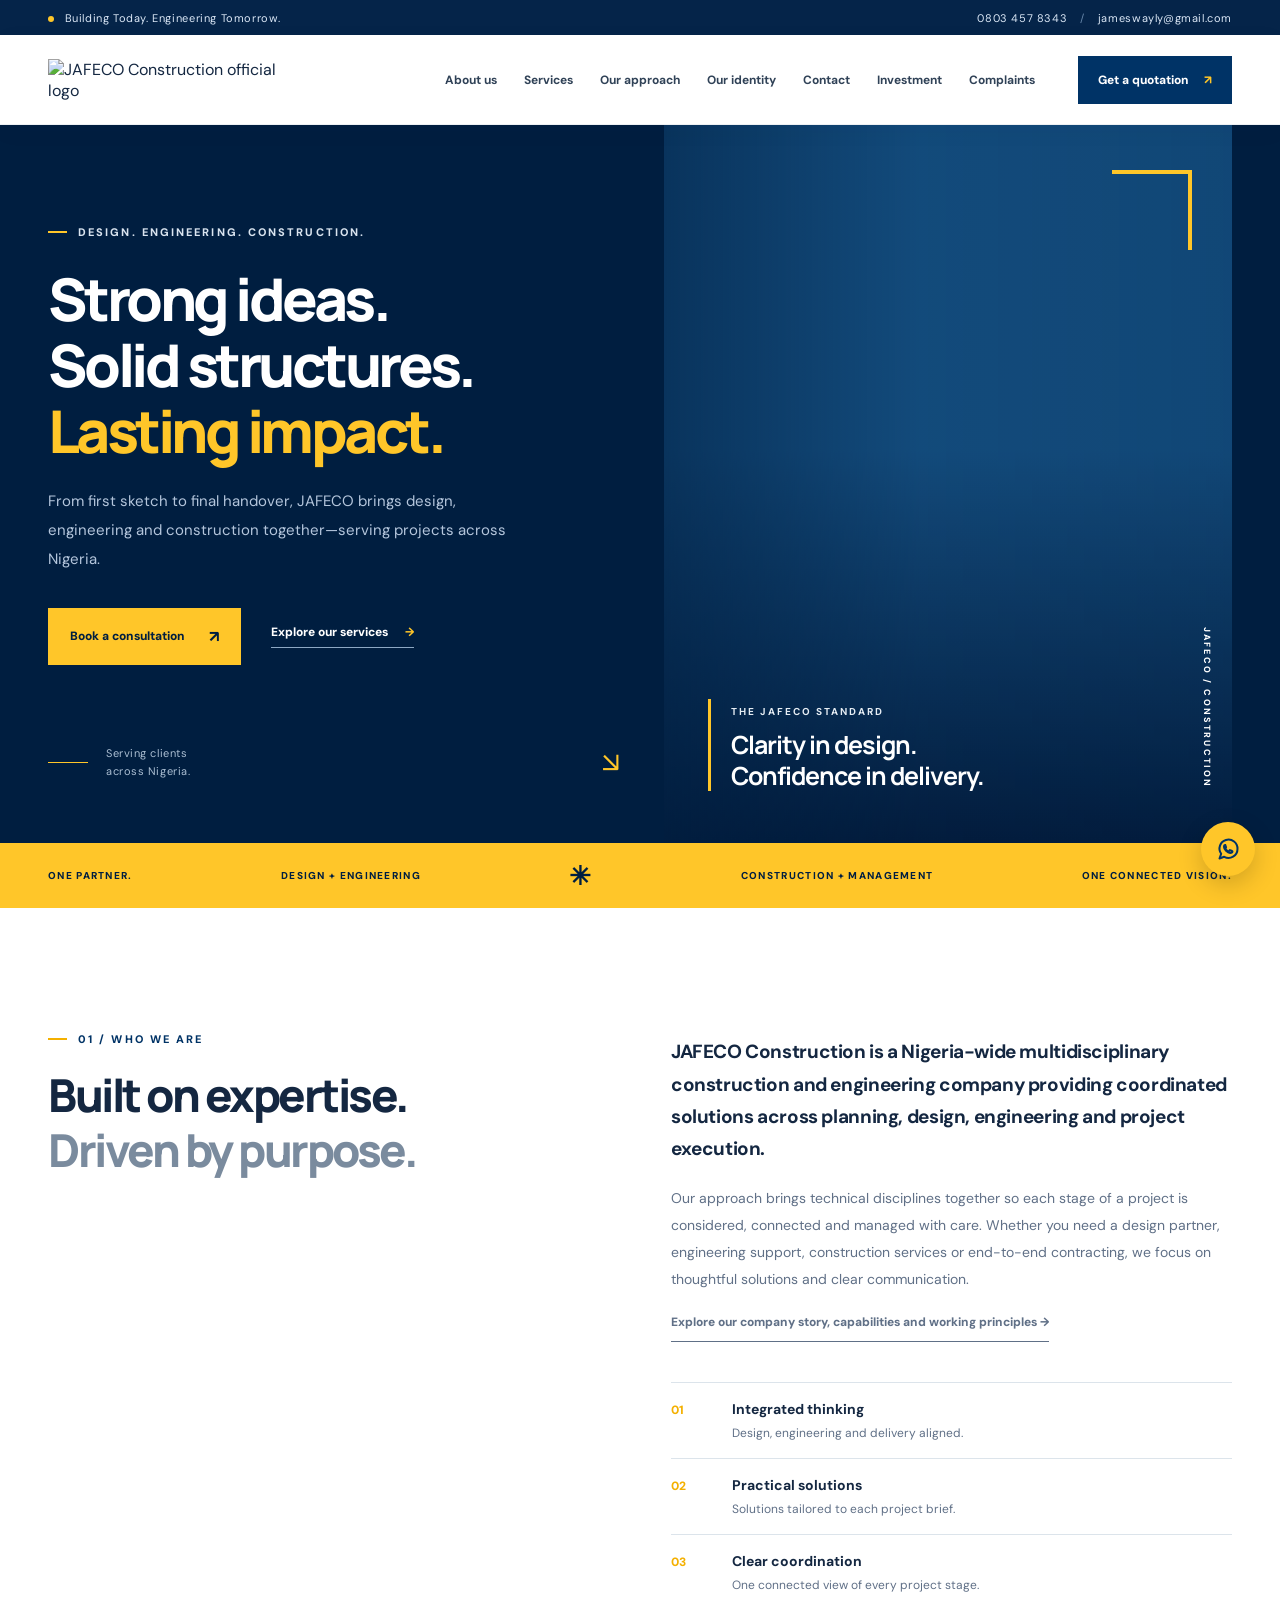
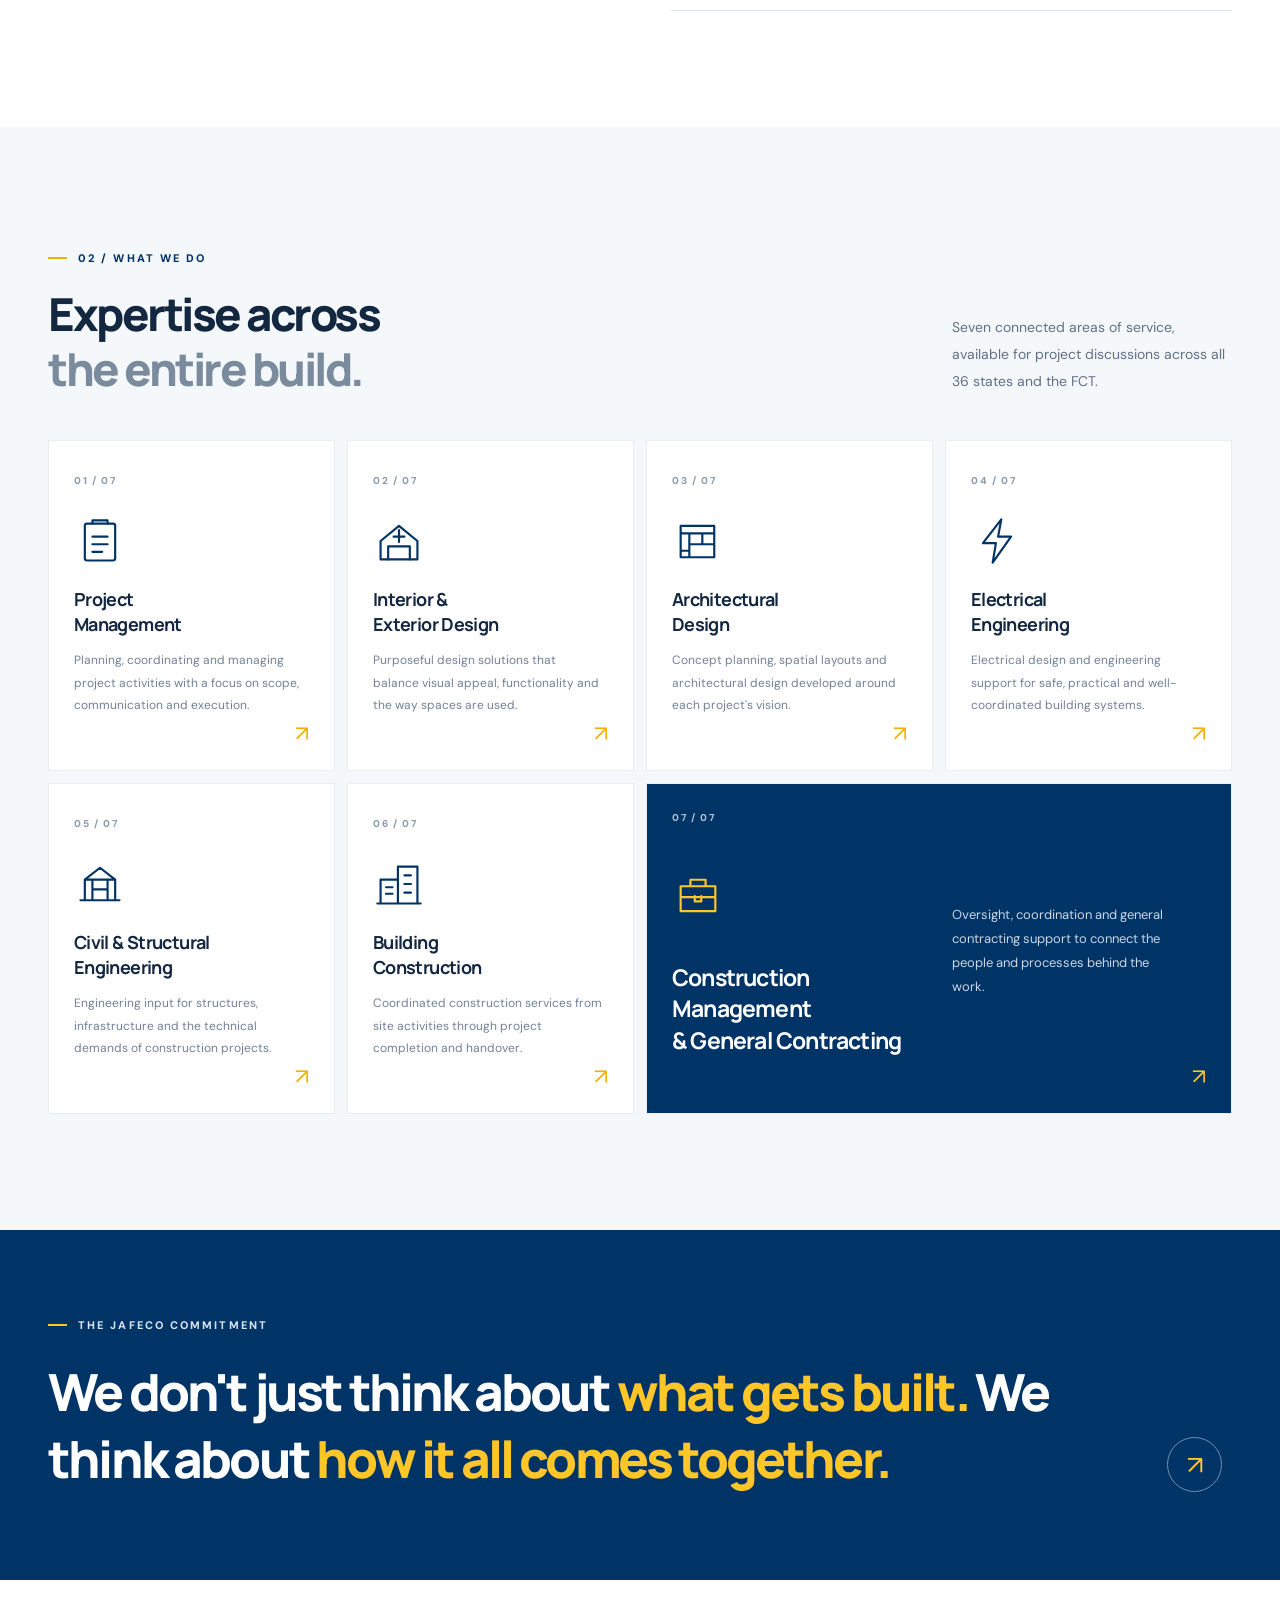
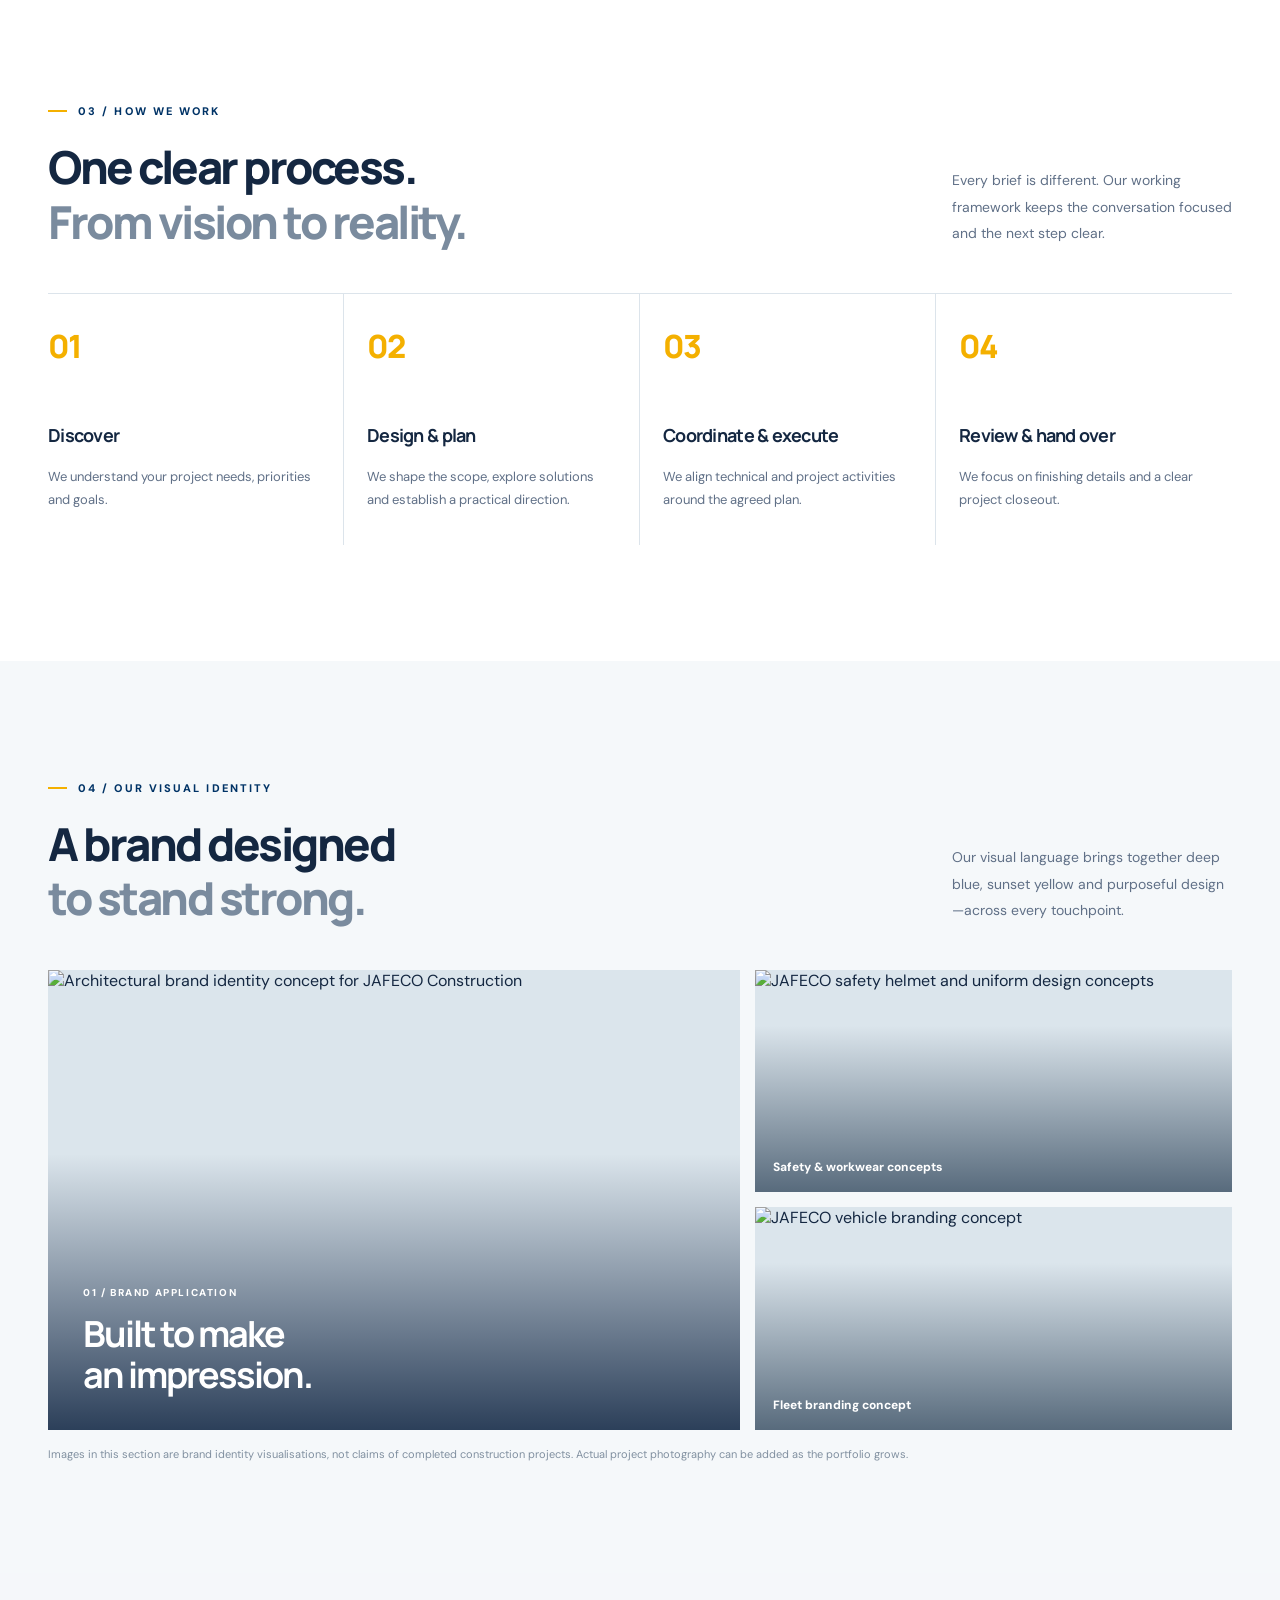
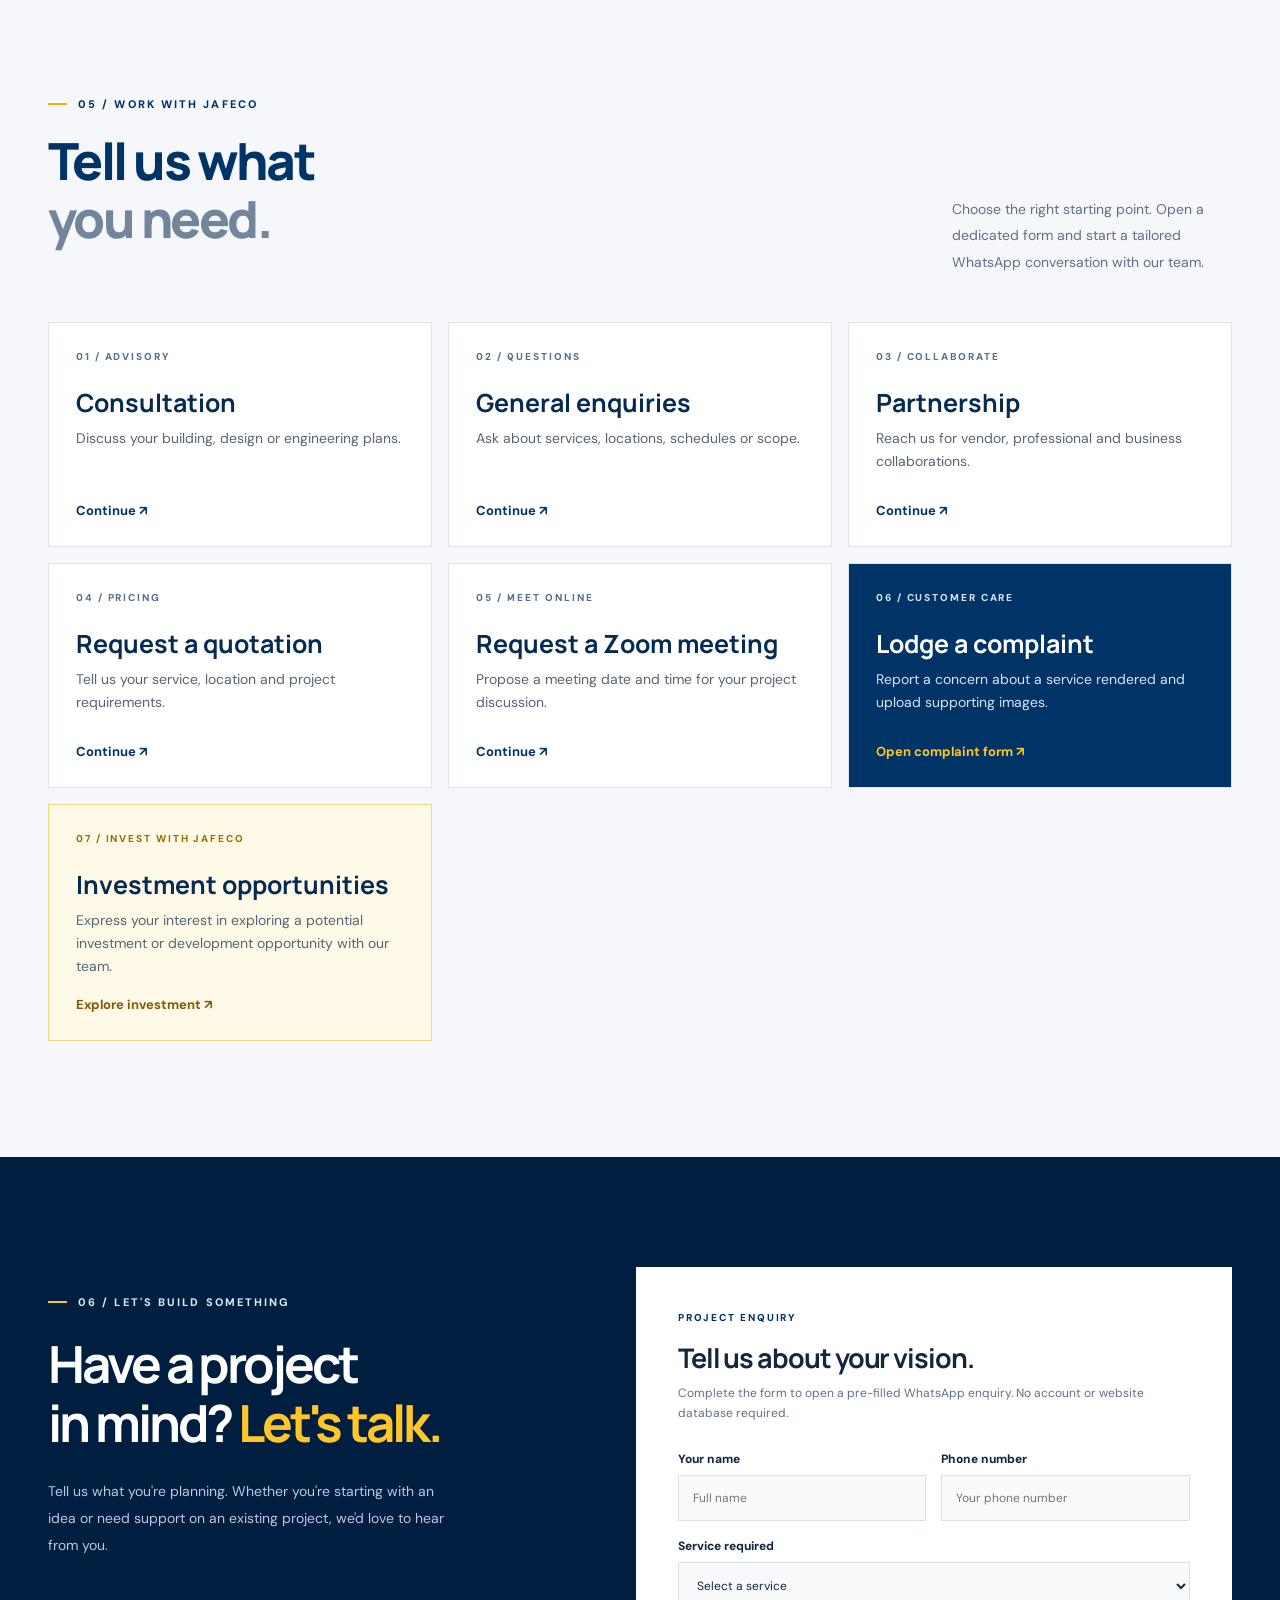
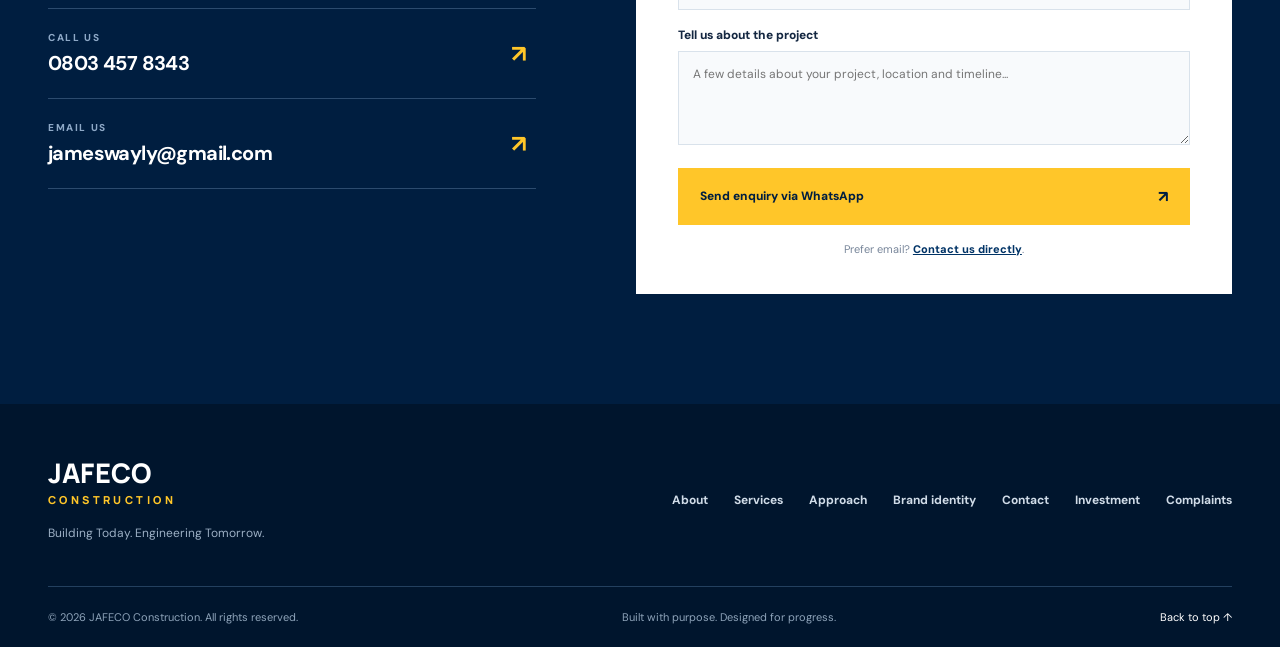
==== index.html @ 0d21eafd "Add files via upload" ====
<!DOCTYPE html>

<html lang="en">
<head>
<meta charset="utf-8"/>
<meta content="width=device-width, initial-scale=1" name="viewport"/>
<meta content="#003366" name="theme-color"/>
<meta content="JAFECO Construction — professional project management, design, electrical, civil and structural engineering, building construction and general contracting." name="description"/>
<meta content="JAFECO Construction | Building Today. Engineering Tomorrow." property="og:title"/>
<meta content="Integrated design, engineering and construction solutions." property="og:description"/>
<meta content="website" property="og:type"/>
<meta content="/assets/jafeco-logo.png" property="og:image"/>
<title>JAFECO Construction — Building Today. Engineering Tomorrow.</title>
<link href="/favicon.svg" rel="icon" type="image/svg+xml"/>
<link href="https://fonts.googleapis.com" rel="preconnect"/>
<link crossorigin="" href="https://fonts.gstatic.com" rel="preconnect"/>
<link href="https://fonts.googleapis.com/css2?family=DM+Sans:wght@400;500;600;700&amp;family=Manrope:wght@400;500;600;700;800&amp;display=swap" rel="stylesheet"/>
<link href="/styles.css" rel="stylesheet"/>
<script defer="" src="/script.js"></script>
</head>
<body>
<a class="skip-link" href="#main">Skip to content</a>
<div class="topbar"><div class="container topbar-inner"><span><span class="topbar-dot"></span> Building Today. Engineering Tomorrow.</span><div><a href="tel:+2348034578343">0803 457 8343</a><span class="topbar-sep">/</span><a href="mailto:jameswayly@gmail.com">jameswayly@gmail.com</a></div></div></div>
<header class="site-header" id="top"><div class="container nav-inner">
<a aria-label="JAFECO Construction home" class="brand" href="#top"><img alt="JAFECO Construction official logo" src="/assets/jafeco-logo.png"/></a>
<nav aria-label="Main navigation" class="desktop-nav"><a href="/about.html">About us</a><a href="/#services">Services</a><a href="/#approach">Our approach</a><a href="/#showcase">Our identity</a><a href="/request.html?type=enquiries">Contact</a><a href="/investment.html">Investment</a><a href="/complaints.html">Complaints</a></nav>
<a class="nav-cta" href="/request.html?type=quotation">Get a quotation <span aria-hidden="true">↗</span></a>
<button aria-controls="mobile-nav" aria-expanded="false" aria-label="Open navigation menu" class="menu-toggle" type="button"><span></span><span></span><span></span></button>
</div><nav aria-label="Mobile navigation" class="mobile-nav" hidden="" id="mobile-nav"><a href="/about.html">About us</a><a href="/#services">Services</a><a href="/#approach">Our approach</a><a href="/#showcase">Our identity</a><a href="/request.html?type=enquiries">Contact</a><a href="/investment.html">Investment</a><a href="/complaints.html">Complaints</a></nav></header>
<main id="main">
<section aria-labelledby="hero-title" class="hero"><div class="hero-grid container">
<div class="hero-copy"><span class="eyebrow eyebrow-light"><i></i> DESIGN. ENGINEERING. CONSTRUCTION.</span><h1 id="hero-title">Strong ideas.<br/>Solid structures.<br/><em>Lasting impact.</em></h1><p>From first sketch to final handover, JAFECO brings design, engineering and construction together—serving projects across Nigeria.</p><div class="hero-actions"><a class="btn btn-yellow" href="/request.html?type=consultation">Book a consultation <span>↗</span></a><a class="text-link light" href="#services">Explore our services <span>→</span></a></div><div class="hero-foot"><div class="hero-foot-line"></div><span>Serving clients<br/>across Nigeria.</span><span aria-hidden="true" class="hero-foot-icon">↘</span></div></div>
<div class="hero-visual"><div class="hero-photo"></div><div class="hero-photo-wash"></div><div class="corner-frame"></div><div class="hero-visual-note"><span>THE JAFECO STANDARD</span><strong>Clarity in design.<br/>Confidence in delivery.</strong></div><div class="vertical-word">JAFECO / CONSTRUCTION</div></div>
</div></section>
<div class="capability-strip"><div class="container strip-inner"><span>ONE PARTNER.</span><span>DESIGN + ENGINEERING</span><span class="strip-star">✳</span><span>CONSTRUCTION + MANAGEMENT</span><span>ONE CONNECTED VISION.</span></div></div>
<section class="section about" id="about"><div class="container about-grid"><div class="section-intro"><span class="eyebrow"><i></i> 01 / WHO WE ARE</span><h2>Built on expertise.<br/><span>Driven by purpose.</span></h2></div><div class="about-content"><p class="lead">JAFECO Construction is a Nigeria-wide multidisciplinary construction and engineering company providing coordinated solutions across planning, design, engineering and project execution.</p><p>Our approach brings technical disciplines together so each stage of a project is considered, connected and managed with care. Whether you need a design partner, engineering support, construction services or end-to-end contracting, we focus on thoughtful solutions and clear communication.</p><p><a class="text-link" href="/about.html">Explore our company story, capabilities and working principles →</a></p><div class="about-points"><div><span class="num">01</span><strong>Integrated thinking</strong><small>Design, engineering and delivery aligned.</small></div><div><span class="num">02</span><strong>Practical solutions</strong><small>Solutions tailored to each project brief.</small></div><div><span class="num">03</span><strong>Clear coordination</strong><small>One connected view of every project stage.</small></div></div></div></div></section>
<section class="section services" id="services"><div class="container"><div class="section-heading-row"><div><span class="eyebrow"><i></i> 02 / WHAT WE DO</span><h2>Expertise across<br/><span>the entire build.</span></h2></div><p>Seven connected areas of service, available for project discussions across all 36 states and the FCT.</p></div><div class="service-grid">
<article class="service-card"><span class="service-index">01 / 07</span><span aria-hidden="true" class="service-icon"><svg viewbox="0 0 48 48"><rect height="34" rx="2" width="28" x="10" y="8"></rect><path d="M17 8V5h14v3M17 20h14M17 27h14M17 34h9"></path></svg></span><h3>Project<br/>Management</h3><p>Planning, coordinating and managing project activities with a focus on scope, communication and execution.</p><span class="card-arrow">↗</span></article>
<article class="service-card"><span class="service-index">02 / 07</span><span aria-hidden="true" class="service-icon"><svg viewbox="0 0 48 48"><path d="M7 24 24 10l17 14v17H7V24Z"></path><path d="M14 41V29h20v12M19 20h10M24 14v11"></path></svg></span><h3>Interior &amp;<br/>Exterior Design</h3><p>Purposeful design solutions that balance visual appeal, functionality and the way spaces are used.</p><span class="card-arrow">↗</span></article>
<article class="service-card"><span class="service-index">03 / 07</span><span aria-hidden="true" class="service-icon"><svg viewbox="0 0 48 48"><path d="M8 10h31v29H8zM8 17h31M16 17v22M16 27h23M28 17v10M8 33h8"></path></svg></span><h3>Architectural<br/>Design</h3><p>Concept planning, spatial layouts and architectural design developed around each project's vision.</p><span class="card-arrow">↗</span></article>
<article class="service-card"><span class="service-index">04 / 07</span><span aria-hidden="true" class="service-icon"><svg viewbox="0 0 48 48"><path d="m28 4-17 22h12l-3 18 17-24H25l3-16Z"></path></svg></span><h3>Electrical<br/>Engineering</h3><p>Electrical design and engineering support for safe, practical and well-coordinated building systems.</p><span class="card-arrow">↗</span></article>
<article class="service-card"><span class="service-index">05 / 07</span><span aria-hidden="true" class="service-icon"><svg viewbox="0 0 48 48"><path d="M6 39h36M10 39V20l14-11 14 11v19M10 20h28M17 20v19M31 20v19M17 29h14"></path></svg></span><h3>Civil &amp; Structural<br/>Engineering</h3><p>Engineering input for structures, infrastructure and the technical demands of construction projects.</p><span class="card-arrow">↗</span></article>
<article class="service-card"><span class="service-index">06 / 07</span><span aria-hidden="true" class="service-icon"><svg viewbox="0 0 48 48"><path d="M7 42V20h16v22M23 42V8h18v34M4 42h40M12 27h6M12 33h6M29 16h6M29 24h6M29 32h6"></path></svg></span><h3>Building<br/>Construction</h3><p>Coordinated construction services from site activities through project completion and handover.</p><span class="card-arrow">↗</span></article>
<article class="service-card service-card-featured"><span class="service-index">07 / 07</span><span aria-hidden="true" class="service-icon"><svg viewbox="0 0 48 48"><path d="M8 15h32v23H8zM17 15V9h14v6M8 25h32M21 24v5h6v-5"></path></svg></span><h3>Construction Management<br/>&amp; General Contracting</h3><p>Oversight, coordination and general contracting support to connect the people and processes behind the work.</p><span class="card-arrow">↗</span></article>
</div></div></section>
<section class="statement"><div class="container statement-inner"><span class="eyebrow eyebrow-light"><i></i> THE JAFECO COMMITMENT</span><p>We don't just think about <em>what gets built.</em> We think about <em>how it all comes together.</em></p><a aria-label="Contact us" class="round-arrow" href="/request.html?type=enquiries">↗</a></div></section>
<section class="section approach" id="approach"><div class="container"><div class="section-heading-row"><div><span class="eyebrow"><i></i> 03 / HOW WE WORK</span><h2>One clear process.<br/><span>From vision to reality.</span></h2></div><p>Every brief is different. Our working framework keeps the conversation focused and the next step clear.</p></div><div class="steps"><div class="step"><span class="step-num">01</span><div><h3>Discover</h3><p>We understand your project needs, priorities and goals.</p></div></div><div class="step"><span class="step-num">02</span><div><h3>Design &amp; plan</h3><p>We shape the scope, explore solutions and establish a practical direction.</p></div></div><div class="step"><span class="step-num">03</span><div><h3>Coordinate &amp; execute</h3><p>We align technical and project activities around the agreed plan.</p></div></div><div class="step"><span class="step-num">04</span><div><h3>Review &amp; hand over</h3><p>We focus on finishing details and a clear project closeout.</p></div></div></div></div></section>
<section class="showcase" id="showcase"><div class="container"><div class="section-heading-row"><div><span class="eyebrow"><i></i> 04 / OUR VISUAL IDENTITY</span><h2>A brand designed<br/><span>to stand strong.</span></h2></div><p>Our visual language brings together deep blue, sunset yellow and purposeful design—across every touchpoint.</p></div><div class="visual-grid"><div class="visual-large"><img alt="Architectural brand identity concept for JAFECO Construction" loading="lazy" src="/assets/facade-concept.jpg"/><div class="visual-overlay"><span>01 / BRAND APPLICATION</span><h3>Built to make<br/>an impression.</h3></div></div><div class="visual-small-stack"><div class="visual-small"><img alt="JAFECO safety helmet and uniform design concepts" loading="lazy" src="/assets/workwear-concept.jpg"/><span>Safety &amp; workwear concepts</span></div><div class="visual-small"><img alt="JAFECO vehicle branding concept" loading="lazy" src="/assets/fleet-concept.jpg"/><span>Fleet branding concept</span></div></div></div><p class="showcase-note">Images in this section are brand identity visualisations, not claims of completed construction projects. Actual project photography can be added as the portfolio grows.</p></div></section>
<section class="section action-hub" id="get-started"><div class="container"><span class="eyebrow"><i></i> 05 / WORK WITH JAFECO</span><div class="section-heading-row"><div><h2>Tell us what<br/><span>you need.</span></h2></div><p>Choose the right starting point. Open a dedicated form and start a tailored WhatsApp conversation with our team.</p></div><div class="action-grid">
<a class="action-tile" href="/request.html?type=consultation"><span>01 / ADVISORY</span><h3>Consultation</h3><p>Discuss your building, design or engineering plans.</p><b>Continue ↗</b></a>
<a class="action-tile" href="/request.html?type=enquiries"><span>02 / QUESTIONS</span><h3>General enquiries</h3><p>Ask about services, locations, schedules or scope.</p><b>Continue ↗</b></a>
<a class="action-tile" href="/request.html?type=partnership"><span>03 / COLLABORATE</span><h3>Partnership</h3><p>Reach us for vendor, professional and business collaborations.</p><b>Continue ↗</b></a>
<a class="action-tile" href="/request.html?type=quotation"><span>04 / PRICING</span><h3>Request a quotation</h3><p>Tell us your service, location and project requirements.</p><b>Continue ↗</b></a>
<a class="action-tile" href="/request.html?type=zoom"><span>05 / MEET ONLINE</span><h3>Request a Zoom meeting</h3><p>Propose a meeting date and time for your project discussion.</p><b>Continue ↗</b></a>
<a class="action-tile action-tile-complaint" href="/complaints.html"><span>06 / CUSTOMER CARE</span><h3>Lodge a complaint</h3><p>Report a concern about a service rendered and upload supporting images.</p><b>Open complaint form ↗</b></a>
<a class="action-tile action-tile-investment" href="/investment.html"><span>07 / INVEST WITH JAFECO</span><h3>Investment opportunities</h3><p>Express your interest in exploring a potential investment or development opportunity with our team.</p><b>Explore investment ↗</b></a></div></div></section>
<section class="contact-section" id="contact"><div class="container contact-grid"><div class="contact-copy"><span class="eyebrow eyebrow-light"><i></i> 06 / LET'S BUILD SOMETHING</span><h2>Have a project<br/>in mind? <em>Let's talk.</em></h2><p>Tell us what you're planning. Whether you're starting with an idea or need support on an existing project, we'd love to hear from you.</p><div class="contact-list"><a href="tel:+2348034578343"><span>CALL US</span><strong>0803 457 8343</strong><b>↗</b></a><a href="mailto:jameswayly@gmail.com"><span>EMAIL US</span><strong>jameswayly@gmail.com</strong><b>↗</b></a></div></div><div class="contact-form-panel"><div class="form-title"><span>PROJECT ENQUIRY</span><h3>Tell us about your vision.</h3><p>Complete the form to open a pre-filled WhatsApp enquiry. No account or website database required.</p></div><form id="enquiry-form"><div class="form-row"><label>Your name <input autocomplete="name" minlength="2" name="name" placeholder="Full name" required="" type="text"/></label><label>Phone number <input autocomplete="tel" minlength="7" name="phone" placeholder="Your phone number" required="" type="tel"/></label></div><label>Service required <select name="service" required=""><option disabled="" selected="" value="">Select a service</option><option>Project Management</option><option>Interior &amp; Exterior Design</option><option>Architectural Design</option><option>Electrical Engineering</option><option>Civil &amp; Structural Engineering</option><option>Building Construction</option><option>Construction Management &amp; General Contracting</option><option>Not sure yet / Multiple services</option></select></label><label>Tell us about the project <textarea minlength="10" name="message" placeholder="A few details about your project, location and timeline..." required="" rows="4"></textarea></label><button class="btn btn-yellow form-submit" type="submit">Send enquiry via WhatsApp <span>↗</span></button><p class="form-small">Prefer email? <a href="mailto:jameswayly@gmail.com?subject=JAFECO%20Project%20Enquiry">Contact us directly</a>.</p></form></div></div></section>
</main>
<footer class="footer"><div class="container"><div class="footer-top"><div class="footer-brand"><div class="footer-name">JAFECO<span>CONSTRUCTION</span></div><p>Building Today. Engineering Tomorrow.</p></div><nav aria-label="Footer navigation"><a href="/about.html">About</a><a href="/#services">Services</a><a href="/#approach">Approach</a><a href="/#showcase">Brand identity</a><a href="/request.html?type=enquiries">Contact</a><a href="/investment.html">Investment</a><a href="/complaints.html">Complaints</a></nav></div><div class="footer-bottom"><span>© <span id="year"></span> JAFECO Construction. All rights reserved.</span><span>Built with purpose. Designed for progress.</span><a href="#top">Back to top ↑</a></div></div></footer>
<a aria-label="Chat with JAFECO Construction on WhatsApp" class="floating-contact" href="https://wa.me/2348034578343?text=Hello%20JAFECO%20Construction%2C%20I%20would%20like%20to%20discuss%20a%20project." rel="noopener noreferrer" target="_blank"><svg aria-hidden="true" viewbox="0 0 24 24"><path d="M20 11.5a8 8 0 0 1-11.8 7L4 20l1.5-4.2A8 8 0 1 1 20 11.5Z"></path><path d="M9 8c-.5 0-1 1-1 1.8 0 2.1 3.1 5.2 5.4 5.2 1.1 0 2.1-.5 2.1-1.2 0-.2-.1-.4-.4-.5l-1.6-.7c-.2-.1-.4-.1-.6.2l-.6.7c-.1.1-.2.2-.5.1-1.1-.5-2.1-1.5-2.6-2.5-.1-.2 0-.3.1-.4l.4-.5c.1-.1.2-.3.1-.5l-.7-1.6C9.1 8 9 8 9 8Z"></path></svg></a>
</body>
</html>
---- styles.css ----
:root{--navy:#003366;--navy2:#052449;--navy3:#001e40;--yellow:#ffc629;--gold:#f4b000;--ink:#142741;--muted:#607087;--line:#dce4eb;--ice:#f5f8fa;--white:#fff;--max:1230px}*{box-sizing:border-box}html{scroll-behavior:smooth;scroll-padding-top:100px}body{margin:0;font-family:'DM Sans',Arial,sans-serif;color:var(--ink);background:#fff;-webkit-font-smoothing:antialiased}a{color:inherit;text-decoration:none}button,input,select,textarea{font:inherit}button{cursor:pointer}img{max-width:100%;display:block}.container{width:min(var(--max),calc(100% - 96px));margin:auto}.skip-link{position:absolute;left:1rem;top:-80px;background:var(--yellow);color:var(--navy);padding:10px;z-index:999}.skip-link:focus{top:8px}.topbar{background:var(--navy2);color:#dce8f7;font-size:11px;letter-spacing:.055em}.topbar-inner{height:35px;display:flex;justify-content:space-between;align-items:center}.topbar-inner>div{display:flex;gap:13px;align-items:center}.topbar a:hover{color:var(--yellow)}.topbar-dot{display:inline-block;width:6px;height:6px;background:var(--yellow);border-radius:50%;margin-right:7px}.topbar-sep{color:#6787ab}.site-header{position:sticky;top:0;z-index:100;background:rgba(255,255,255,.98);border-bottom:1px solid #edf0f3;box-shadow:0 6px 24px rgba(0,32,69,.035)}.nav-inner{height:89px;display:flex;align-items:center;gap:35px}.brand{width:260px;flex:0 0 260px;display:flex;align-items:center}.brand img{width:100%;height:auto}.desktop-nav{display:flex;align-items:center;gap:27px;margin-left:auto}.desktop-nav a{font-size:12px;font-weight:700;color:#304257;transition:color .2s}.desktop-nav a:hover{color:var(--gold)}.nav-cta{background:var(--navy);color:#fff;font-size:12px;font-weight:800;padding:16px 20px;margin-left:8px;white-space:nowrap;transition:background .2s,transform .2s}.nav-cta span{margin-left:12px;color:var(--yellow)}.nav-cta:hover{background:var(--navy2);transform:translateY(-2px)}.menu-toggle{display:none;background:transparent;border:0;padding:12px}.menu-toggle span{display:block;width:24px;height:2px;background:var(--navy);margin:5px 0}.mobile-nav{display:none}.hero{background:var(--navy3);color:white;overflow:hidden}.hero-grid{display:grid;grid-template-columns:1.04fr .96fr;min-height:635px}.hero-copy{padding:92px 44px 58px 0;position:relative;z-index:2}.eyebrow{font-size:11px;letter-spacing:.19em;font-weight:800;color:var(--navy);display:inline-flex;gap:11px;align-items:center}.eyebrow i{width:19px;height:2px;background:var(--gold);display:inline-block}.eyebrow-light{color:#d9e4ef}.eyebrow-light i{background:var(--yellow)}h1,h2,h3,p{margin-top:0}h1,h2,h3{font-family:'Manrope','DM Sans',sans-serif}h1{font-size:clamp(45px,4.6vw,72px);line-height:1.12;letter-spacing:-.06em;margin:27px 0 23px;font-weight:800}h1 em{color:var(--yellow);font-style:normal}.hero-copy>p{font-size:15px;line-height:1.95;color:#b4c6dc;max-width:485px}.hero-actions{display:flex;align-items:center;gap:30px;margin-top:33px}.btn{border:0;display:inline-flex;align-items:center;justify-content:space-between;gap:24px;padding:18px 22px;font-size:12px;font-weight:800;transition:transform .2s,background .2s}.btn:hover{transform:translateY(-2px)}.btn-yellow{background:var(--yellow);color:var(--navy3)}.btn-yellow:hover{background:#ffda60}.btn span{font-size:16px}.text-link{display:inline-flex;gap:17px;align-items:center;font-size:12px;font-weight:800;border-bottom:1px solid;padding-bottom:7px}.text-link.light{color:#fff;border-color:#8da8c4}.text-link span{color:var(--yellow)}.hero-foot{display:flex;align-items:center;gap:18px;margin-top:76px;color:#aabed2;font-size:11px;line-height:1.6;letter-spacing:.05em}.hero-foot-line{width:40px;height:1px;background:var(--yellow)}.hero-foot-icon{font-size:28px;color:var(--yellow);margin-left:auto}.hero-visual{position:relative;min-width:0;background:#144e80;isolation:isolate}.hero-photo{position:absolute;inset:0;background-image:url('/assets/architecture-concept.jpg');background-size:cover;background-position:58% center;filter:saturate(.72)}.hero-photo-wash{position:absolute;inset:0;background:linear-gradient(90deg,rgba(0,30,64,.55) 0%,rgba(0,30,64,.08) 45%,rgba(0,30,64,.15) 100%),linear-gradient(0deg,rgba(0,22,53,.9),transparent 55%)}.corner-frame{position:absolute;top:45px;right:40px;width:80px;height:80px;border-top:4px solid var(--yellow);border-right:4px solid var(--yellow)}.hero-visual-note{position:absolute;bottom:52px;left:44px;border-left:3px solid var(--yellow);padding-left:20px}.hero-visual-note span{font-size:10px;letter-spacing:.2em;color:#e6edf4;font-weight:700}.hero-visual-note strong{display:block;font-family:Manrope,sans-serif;font-size:25px;line-height:1.25;margin-top:9px;letter-spacing:-.04em}.vertical-word{position:absolute;right:19px;bottom:55px;writing-mode:vertical-rl;font-size:9px;letter-spacing:.24em;font-weight:800}.capability-strip{background:var(--yellow);color:var(--navy3)}.strip-inner{display:flex;align-items:center;justify-content:space-between;gap:20px;min-height:65px;font-size:10px;letter-spacing:.13em;font-weight:800}.strip-star{font-size:26px}.section{padding:116px 0}.about-grid{display:grid;grid-template-columns:.96fr 1.04fr;gap:105px}.section-intro h2,.section-heading-row h2{font-size:clamp(34px,3.55vw,51px);letter-spacing:-.055em;line-height:1.2;margin:22px 0 0;font-weight:800}.section-intro h2 span,.section-heading-row h2 span{color:#7a8b9e}.about-content{padding-top:12px}.lead{font-size:19px;line-height:1.7;font-weight:700;letter-spacing:-.02em}.about-content>p:not(.lead){color:var(--muted);line-height:1.95;font-size:14px}.about-points{margin-top:40px;border-top:1px solid var(--line)}.about-points>div{display:grid;grid-template-columns:45px 1fr;column-gap:16px;align-items:baseline;padding:17px 0;border-bottom:1px solid var(--line)}.num{color:var(--gold);font-weight:800;font-size:12px}.about-points strong{font-size:14px}.about-points small{grid-column:2;color:var(--muted);margin-top:7px;font-size:12px}.services{background:var(--ice)}.section-heading-row{display:flex;justify-content:space-between;gap:60px;align-items:end;margin-bottom:44px}.section-heading-row>p{color:var(--muted);font-size:14px;line-height:1.9;max-width:280px;margin-bottom:2px}.service-grid{display:grid;grid-template-columns:repeat(4,1fr);gap:12px}.service-card{background:white;min-height:327px;padding:27px 25px 24px;border:1px solid #e8edf2;position:relative;transition:transform .25s,box-shadow .25s,border-color .25s}.service-card:hover{transform:translateY(-5px);box-shadow:0 22px 42px rgba(0,30,64,.09);border-color:#cbdce9}.service-index{font-size:10px;letter-spacing:.16em;font-weight:800;color:#8c9bac}.service-icon{display:block;width:52px;height:52px;color:var(--navy);margin:26px 0 20px}.service-icon svg{width:52px;height:52px;fill:none;stroke:currentColor;stroke-width:2;stroke-linejoin:round;stroke-linecap:round}.service-card h3{font-size:18px;line-height:1.37;letter-spacing:-.035em;margin-bottom:13px}.service-card p{font-size:12px;line-height:1.85;color:#718096;max-width:230px;padding-bottom:18px}.card-arrow{position:absolute;bottom:22px;right:25px;color:var(--gold);font-size:22px}.service-card-featured{background:var(--navy);color:#fff;grid-column:span 2;display:grid;grid-template-columns:1fr 1fr;gap:0 25px}.service-card-featured .service-index{grid-column:1/-1;color:#adc1d6}.service-card-featured .service-icon{grid-row:2;align-self:start;color:var(--yellow)}.service-card-featured h3{grid-column:1;font-size:23px}.service-card-featured p{grid-column:2;grid-row:2/4;align-self:center;color:#c7d7e7;font-size:13px}.service-card-featured .card-arrow{color:var(--yellow)}.statement{background:var(--navy);color:white;padding:80px 0}.statement-inner{position:relative}.statement p{font-family:Manrope,sans-serif;font-size:clamp(30px,4vw,54px);line-height:1.31;letter-spacing:-.055em;font-weight:800;max-width:1020px;margin:26px 0 8px}.statement p em{font-style:normal;color:var(--yellow)}.round-arrow{position:absolute;right:10px;bottom:0;border:1px solid #7090b0;border-radius:50%;width:55px;height:55px;display:grid;place-items:center;font-size:26px;color:var(--yellow)}.steps{border-top:1px solid var(--line);display:grid;grid-template-columns:repeat(4,1fr)}.step{padding:30px 23px 20px 0;border-right:1px solid var(--line);padding-left:23px}.step:first-child{padding-left:0}.step:last-child{border-right:0}.step-num{display:block;color:var(--gold);font-size:32px;font-family:Manrope,sans-serif;font-weight:800;letter-spacing:-.07em;margin-bottom:55px}.step h3{font-size:18px;letter-spacing:-.04em}.step p{color:var(--muted);font-size:13px;line-height:1.8}.showcase{background:var(--ice);padding:112px 0}.visual-grid{display:grid;grid-template-columns:1.45fr 1fr;gap:15px;height:460px}.visual-large,.visual-small{position:relative;overflow:hidden;background:#dbe5ec}.visual-large img,.visual-small img{width:100%;height:100%;object-fit:cover}.visual-large img{object-position:center}.visual-large:after{content:'';position:absolute;inset:0;background:linear-gradient(0deg,rgba(0,22,53,.8),transparent 60%)}.visual-overlay{position:absolute;bottom:34px;left:35px;color:white;z-index:2}.visual-overlay span{font-size:10px;letter-spacing:.16em;font-weight:800}.visual-overlay h3{font-size:36px;line-height:1.15;margin:12px 0 0;letter-spacing:-.055em}.visual-small-stack{display:grid;grid-template-rows:1fr 1fr;gap:15px;min-height:0}.visual-small img{object-position:center}.visual-small:after{content:'';position:absolute;inset:0;background:linear-gradient(0deg,rgba(0,25,50,.6),transparent 75%)}.visual-small span{position:absolute;bottom:17px;left:18px;z-index:2;color:#fff;font-size:12px;font-weight:800}.showcase-note{font-size:11px;color:#8190a0;margin:17px 0 0}.contact-section{background:var(--navy3);color:white;padding:110px 0}.contact-grid{display:grid;grid-template-columns:.9fr 1.1fr;gap:100px}.contact-copy{padding-top:20px}.contact-copy h2{font-size:clamp(39px,4vw,58px);line-height:1.16;letter-spacing:-.06em;margin:25px 0}.contact-copy h2 em{font-style:normal;color:var(--yellow)}.contact-copy>p{max-width:410px;color:#b8cade;font-size:14px;line-height:1.95}.contact-list{margin-top:48px;border-top:1px solid #2c4b6e}.contact-list a{display:grid;grid-template-columns:1fr 25px;border-bottom:1px solid #2c4b6e;padding:22px 0;gap:6px}.contact-list span{grid-column:1;font-size:10px;letter-spacing:.16em;color:#8ea9c7;font-weight:800}.contact-list strong{grid-column:1;font-size:20px;letter-spacing:-.03em;font-weight:700;overflow-wrap:anywhere}.contact-list b{grid-column:2;grid-row:1/3;align-self:center;color:var(--yellow);font-size:24px}.contact-form-panel{background:white;color:var(--ink);padding:38px 42px}.form-title>span{font-size:10px;letter-spacing:.19em;font-weight:800;color:var(--navy)}.form-title h3{font-size:27px;letter-spacing:-.04em;margin:13px 0 7px}.form-title p{color:var(--muted);font-size:12px;line-height:1.7;margin-bottom:27px}.contact-form-panel form{display:grid;gap:17px}.form-row{display:grid;grid-template-columns:1fr 1fr;gap:15px}.contact-form-panel label{font-size:12px;font-weight:800;display:grid;gap:8px}.contact-form-panel input,.contact-form-panel select,.contact-form-panel textarea{width:100%;border:1px solid #d9e2eb;background:#f8fafc;color:var(--ink);padding:14px;font-size:12px;font-weight:400;border-radius:0;outline-offset:2px}.contact-form-panel input:focus,.contact-form-panel select:focus,.contact-form-panel textarea:focus{outline:2px solid #ffc629;border-color:var(--yellow)}.contact-form-panel textarea{resize:vertical}.form-submit{margin-top:6px;width:100%}.form-small{text-align:center;color:#78869a;font-size:11px;margin:0}.form-small a{color:var(--navy);font-weight:800;text-decoration:underline}.footer{background:#00152d;color:#d0dce8}.footer-top{display:flex;justify-content:space-between;gap:40px;padding:55px 0 45px;border-bottom:1px solid #23405f}.footer-name{font-family:Manrope,sans-serif;font-weight:800;font-size:27px;line-height:1;letter-spacing:.025em;color:#fff}.footer-name span{display:block;font-size:11px;letter-spacing:.31em;color:var(--yellow);margin-top:8px}.footer-brand p{font-size:12px;color:#9bafc4;margin:20px 0 0}.footer-top nav{display:flex;gap:26px;align-items:center;flex-wrap:wrap}.footer-top nav a{font-size:12px;font-weight:700}.footer-top nav a:hover{color:var(--yellow)}.footer-bottom{display:flex;justify-content:space-between;gap:20px;padding:23px 0;font-size:11px;color:#8ea4ba}.footer-bottom a{color:#fff}.floating-contact{position:fixed;z-index:110;right:25px;bottom:24px;width:54px;height:54px;display:grid;place-items:center;background:var(--yellow);color:var(--navy);border-radius:50%;box-shadow:0 8px 25px rgba(0,0,0,.18);transition:transform .2s}.floating-contact:hover{transform:scale(1.07)}.floating-contact svg{height:27px;width:27px;fill:none;stroke:currentColor;stroke-width:1.8;stroke-linecap:round;stroke-linejoin:round}@media(max-width:1150px){.container{width:min(var(--max),calc(100% - 60px))}.desktop-nav{gap:16px}.brand{width:215px;flex-basis:215px}.nav-cta{padding:13px}.hero-grid{min-height:590px}.hero-copy{padding-top:80px}.about-grid{gap:55px}.service-grid{grid-template-columns:repeat(3,1fr)}.service-card-featured{grid-column:span 2}.contact-grid{gap:50px}}@media(max-width:900px){.topbar-inner>div{display:none}.desktop-nav,.nav-cta{display:none}.menu-toggle{display:block;margin-left:auto}.mobile-nav:not([hidden]){display:flex;flex-direction:column;gap:0;padding:8px 30px 23px;background:#fff;border-top:1px solid var(--line)}.mobile-nav a{padding:14px 0;font-size:14px;font-weight:700;border-bottom:1px solid #edf0f3}.nav-inner{height:76px}.hero-grid{grid-template-columns:1fr;min-height:0}.hero-copy{padding:75px 0 54px}.hero-copy>p{max-width:580px}.hero-foot{margin-top:60px}.hero-visual{height:390px}.strip-inner{flex-wrap:wrap;justify-content:center;padding:19px 0;gap:14px 28px}.about-grid{grid-template-columns:1fr;gap:28px}.section{padding:85px 0}.section-heading-row{align-items:start}.steps{grid-template-columns:repeat(2,1fr)}.step:nth-child(2){border-right:0}.step:nth-child(-n+2){border-bottom:1px solid var(--line)}.step:nth-child(3){padding-left:0}.step-num{margin-bottom:28px}.contact-grid{grid-template-columns:1fr;gap:42px}.contact-copy{padding-top:0}.contact-list{max-width:580px}.visual-grid{height:390px}}@media(max-width:640px){.container{width:calc(100% - 36px)}.topbar-inner{height:31px}.brand{width:190px;flex-basis:190px}.nav-inner{height:70px}h1{font-size:clamp(40px,10.4vw,58px)}.hero-copy{padding:60px 0 35px}.hero-actions{align-items:flex-start;flex-direction:column;gap:22px}.hero-foot{margin-top:45px}.hero-visual{height:310px}.hero-visual-note{bottom:25px;left:23px}.hero-visual-note strong{font-size:20px}.corner-frame{right:23px;top:25px}.vertical-word{display:none}.strip-inner{font-size:9px;letter-spacing:.06em}.strip-inner span:nth-child(2),.strip-inner span:nth-child(4){display:none}.section{padding:70px 0}.section-intro h2,.section-heading-row h2{font-size:35px}.lead{font-size:17px}.section-heading-row{flex-direction:column;gap:18px;margin-bottom:30px}.section-heading-row>p{max-width:100%}.service-grid{grid-template-columns:1fr}.service-card{min-height:250px}.service-card-featured{grid-column:span 1;display:block}.service-card-featured h3{font-size:21px}.service-card-featured p{max-width:none}.statement{padding:65px 0}.statement p{font-size:31px;padding-bottom:45px}.round-arrow{width:46px;height:46px}.steps{grid-template-columns:1fr}.step{padding:24px 0;border-right:0;border-bottom:1px solid var(--line)}.step:nth-child(2){border-bottom:1px solid var(--line)}.step:nth-child(3){padding-left:0}.step-num{margin-bottom:18px}.showcase{padding:70px 0}.visual-grid{grid-template-columns:1fr;height:auto}.visual-large{height:300px}.visual-small-stack{grid-template-columns:1fr 1fr;grid-template-rows:1fr;height:160px}.visual-overlay{left:20px;bottom:20px}.visual-overlay h3{font-size:26px}.contact-section{padding:70px 0}.contact-copy h2{font-size:42px}.contact-form-panel{padding:28px 22px}.form-row{grid-template-columns:1fr}.footer-top{flex-direction:column;gap:32px}.footer-top nav{gap:16px}.footer-bottom{flex-direction:column;gap:10px}.floating-contact{bottom:16px;right:16px;width:48px;height:48px}}@media(prefers-reduced-motion:reduce){*,*::before,*::after{scroll-behavior:auto!important;transition:none!important}}

/* JAFECO multi-page extension */
.action-hub{background:#f5f7fa}.action-grid{display:grid;grid-template-columns:repeat(3,minmax(0,1fr));gap:16px;margin-top:40px}.action-tile{min-height:225px;border:1px solid #dde4ee;padding:27px;background:#fff;color:#062b53;text-decoration:none;display:flex;flex-direction:column;transition:transform .2s,box-shadow .2s}.action-tile:hover{transform:translateY(-5px);box-shadow:0 16px 35px #04284914}.action-tile>span{font-size:10px;font-weight:800;letter-spacing:.19em;color:#54718c}.action-tile h3{font-family:Manrope,sans-serif;font-size:25px;margin:22px 0 7px}.action-tile p{font-size:14px;line-height:1.65;color:#566575;margin:0 0 18px}.action-tile b{margin-top:auto;font-size:13px;color:#003366}.action-tile-complaint{background:#003366;color:#fff}.action-tile-complaint p,.action-tile-complaint>span{color:#d7e4f2}.action-tile-complaint b{color:#ffc629}.interior-hero{background:#003366;padding:105px 0 110px;position:relative;overflow:hidden}.interior-hero:after{content:'';position:absolute;right:-15%;top:-85%;width:60%;height:185%;transform:rotate(28deg);border:75px solid #ffc629;opacity:.08;pointer-events:none}.interior-hero .container{position:relative;z-index:1}.interior-hero h1{font-family:Manrope,sans-serif;font-size:clamp(43px,6vw,83px);line-height:1.08;color:#fff;letter-spacing:-.055em;max-width:850px;margin:26px 0}.interior-hero h1 em{font-style:normal;color:#ffc629}.interior-hero p{color:#e0ebf5;font-size:18px;max-width:650px;line-height:1.8}.interior-hero-small{padding:80px 0}.interior-hero-small h1{font-size:clamp(40px,5vw,68px)}.two-col-text{display:grid;grid-template-columns:1fr 1.25fr;gap:100px}.two-col-text h2,.form-page-grid h2,.action-hub h2,.section-soft h2{font-family:Manrope,sans-serif;font-weight:800;font-size:clamp(35px,4vw,58px);line-height:1.14;letter-spacing:-.05em;color:#003366;margin:20px 0 30px}.two-col-text h2 span,.form-page-grid h2 span,.action-hub h2 span,.section-soft h2 span{color:#71869d}.two-col-text p{font-size:16px;line-height:1.9;color:#566575;margin:0 0 20px}.two-col-text .lead{font-size:21px;color:#163d62}.section-soft{background:#f4f7fb}.principle-grid{display:grid;grid-template-columns:repeat(4,1fr);gap:18px;margin-top:46px}.principle-grid article{background:white;padding:30px 24px;min-height:250px;border-top:4px solid #ffc629}.principle-grid article>span{font-size:12px;font-weight:800;color:#d49c00}.principle-grid h3{font-family:Manrope,sans-serif;font-size:20px;color:#003366;margin:30px 0 10px}.principle-grid p{font-size:14px;line-height:1.75;color:#5f7082}.form-page-grid{display:grid;grid-template-columns:.77fr 1.23fr;gap:60px;align-items:start}.form-page-grid aside>p{line-height:1.9;color:#526578}.form-panel-light{background:white!important;box-shadow:0 14px 50px #00285014;border:1px solid #e0e7ef}.form-panel-light h3{color:#003366!important}.form-panel-light .form-title p,.form-panel-light label{color:#334e69!important}.form-panel-light input,.form-panel-light textarea,.form-panel-light select{background:#f7f9fc!important;color:#132d49!important;border:1px solid #c8d6e2!important}.form-panel-light input::placeholder,.form-panel-light textarea::placeholder{color:#7a8b9c!important}.form-panel-light .form-small{color:#536a80!important}.side-action-links{display:flex;flex-direction:column;margin:30px 0;border-top:1px solid #dde5ed}.side-action-links a{padding:15px 0;border-bottom:1px solid #dde5ed;font-weight:700;font-size:14px;color:#003366;text-decoration:none}.minor-note{font-size:13px!important;color:#6d7c89!important}.complaint-guide{background:#f4f7fb;padding:22px;margin:20px 0;color:#003366}.complaint-guide ol{padding-left:20px;line-height:1.85;font-size:14px}.upload-control{border:2px dashed #c7d7e4;border-radius:6px;padding:22px;margin:16px 0}.upload-control label{display:block;font-weight:700;margin-bottom:12px}.upload-control input{display:block;width:100%;padding:10px!important}.upload-control small{display:block;margin-top:10px;font-size:12px;color:#586c7b}.privacy-consent{display:flex!important;align-items:flex-start;gap:12px;font-size:13px!important;line-height:1.6}.privacy-consent input{width:18px!important;min-width:18px;margin-top:3px}.trap-field{position:absolute!important;left:-9999px!important;opacity:0}.form-error{color:#a50d16;font-weight:700;padding:12px 0}.form-page-grid .btn-dark{display:inline-flex;background:#003366;color:white;padding:16px 20px;text-decoration:none}.form-page-grid [hidden]{display:none!important}
@media(max-width:960px){.action-grid,.principle-grid{grid-template-columns:repeat(2,1fr)}.two-col-text,.form-page-grid{grid-template-columns:1fr;gap:35px}.interior-hero{padding:75px 0}.form-page-grid aside{max-width:750px}}@media(max-width:620px){.action-grid,.principle-grid{grid-template-columns:1fr}.action-tile{min-height:200px}.interior-hero{padding:60px 0}.interior-hero p{font-size:16px}.form-page-grid{gap:26px}.two-col-text{gap:10px}.form-panel-light{padding:22px!important}}

/* Investment enquiry page */
.action-tile-investment{background:#fff9e7;border-color:#f3d77f}.action-tile-investment>span{color:#997000}.action-tile-investment b{color:#805b00}.investment-content{background:#f7f9fc}.investment-intro{display:grid;grid-template-columns:1fr 1fr;gap:65px;align-items:center;margin-bottom:65px}.investment-intro h2{font-family:Manrope,sans-serif;font-size:clamp(34px,4vw,56px);letter-spacing:-.05em;line-height:1.15;color:#003366;margin:20px 0}.investment-intro h2 span{color:#71869d}.investment-intro p{color:#536577;line-height:1.85;font-size:15px}.investment-form-layout{margin-bottom:70px}.investment-points{margin:25px 0}.investment-points>div{display:flex;align-items:start;gap:17px;padding:14px 0;border-bottom:1px solid #dae3ec}.investment-points b{font-size:12px;color:#bf8800}.investment-points p{font-size:14px;color:#536577;line-height:1.65;margin:0}.investment-points strong{color:#003366}.investment-meeting{background:#003366;color:#fff;display:flex;justify-content:space-between;align-items:center;gap:35px;padding:50px 55px}.investment-meeting h2{font-family:Manrope,sans-serif;font-size:clamp(30px,3.4vw,48px);letter-spacing:-.045em;line-height:1.15;margin:18px 0}.investment-meeting p{color:#deebf7;font-size:15px;line-height:1.75;max-width:630px}.investment-meeting .btn{flex-shrink:0;text-align:center}.investment-content .privacy-consent{margin-top:18px;margin-bottom:20px}@media(max-width:960px){.investment-intro{grid-template-columns:1fr;gap:10px}.investment-meeting{flex-direction:column;align-items:start;padding:38px}}@media(max-width:620px){.investment-meeting{padding:28px 22px}.investment-meeting .btn{width:100%}}
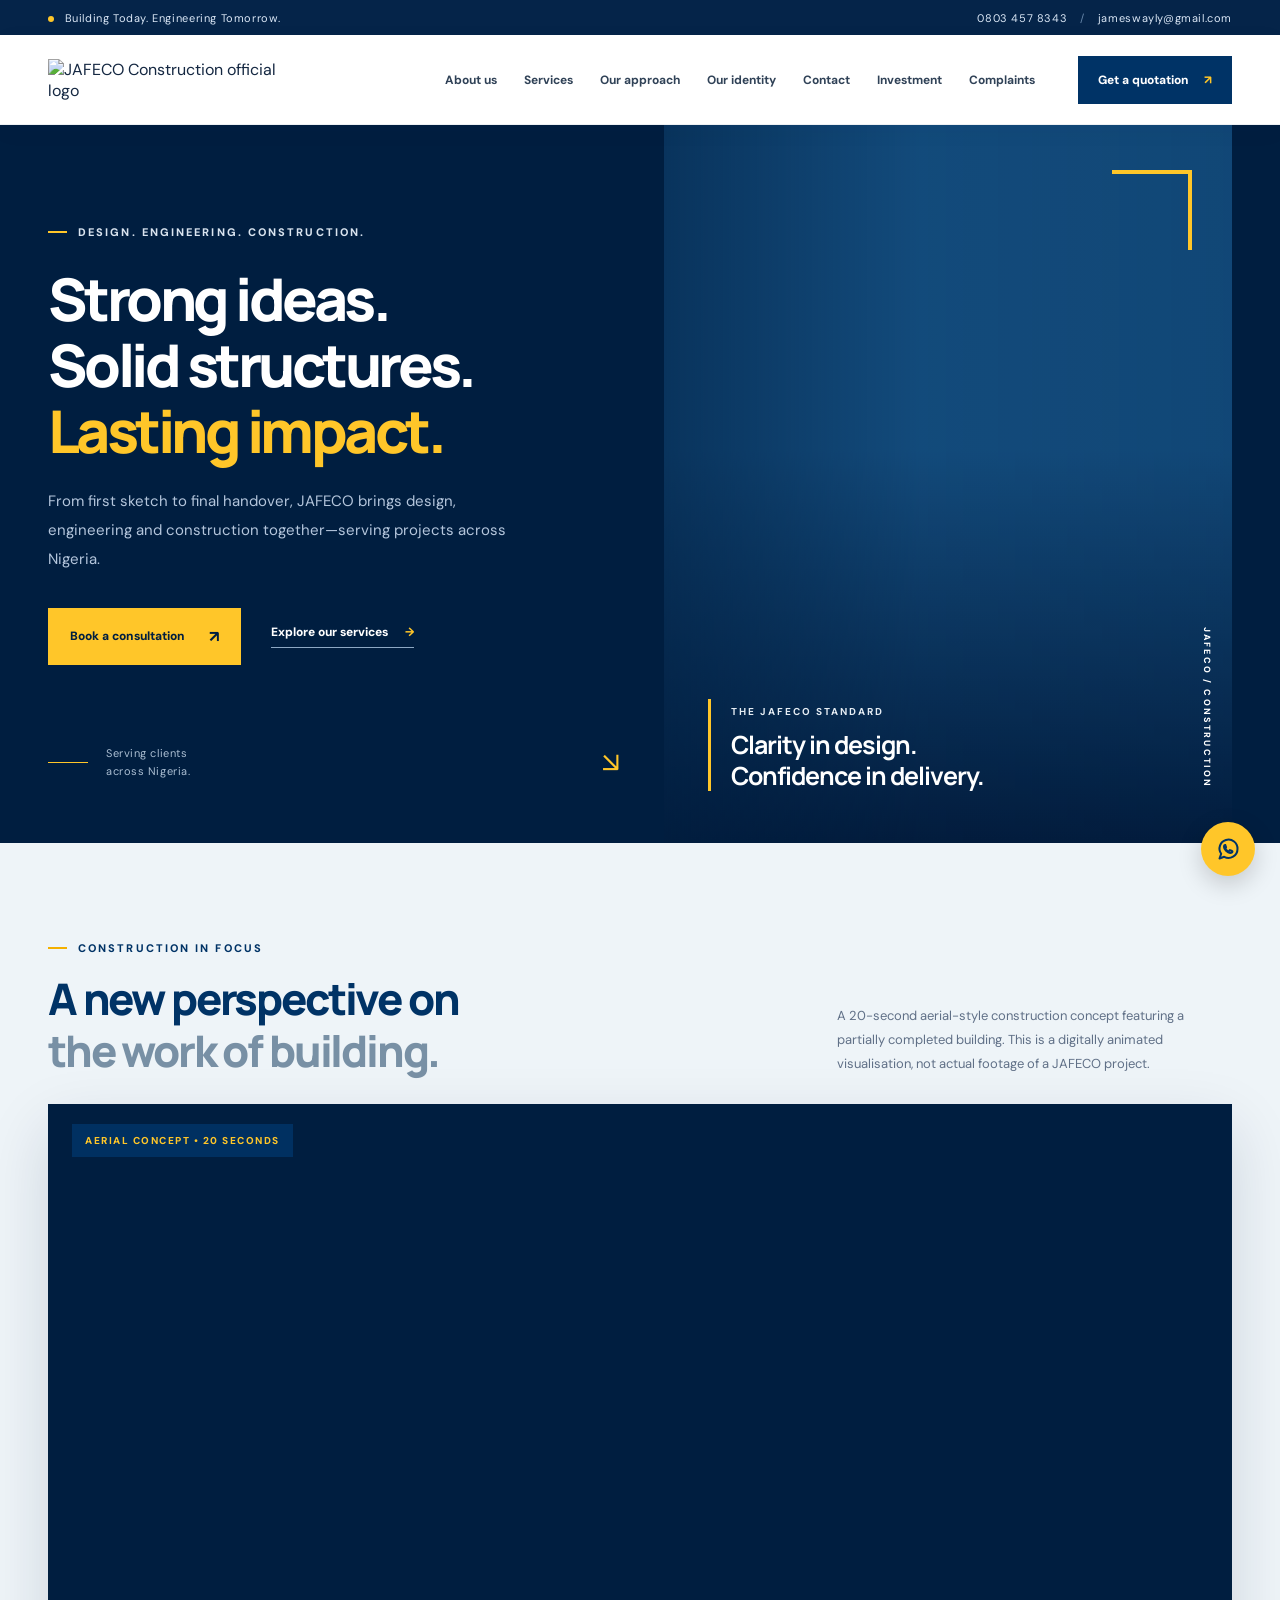
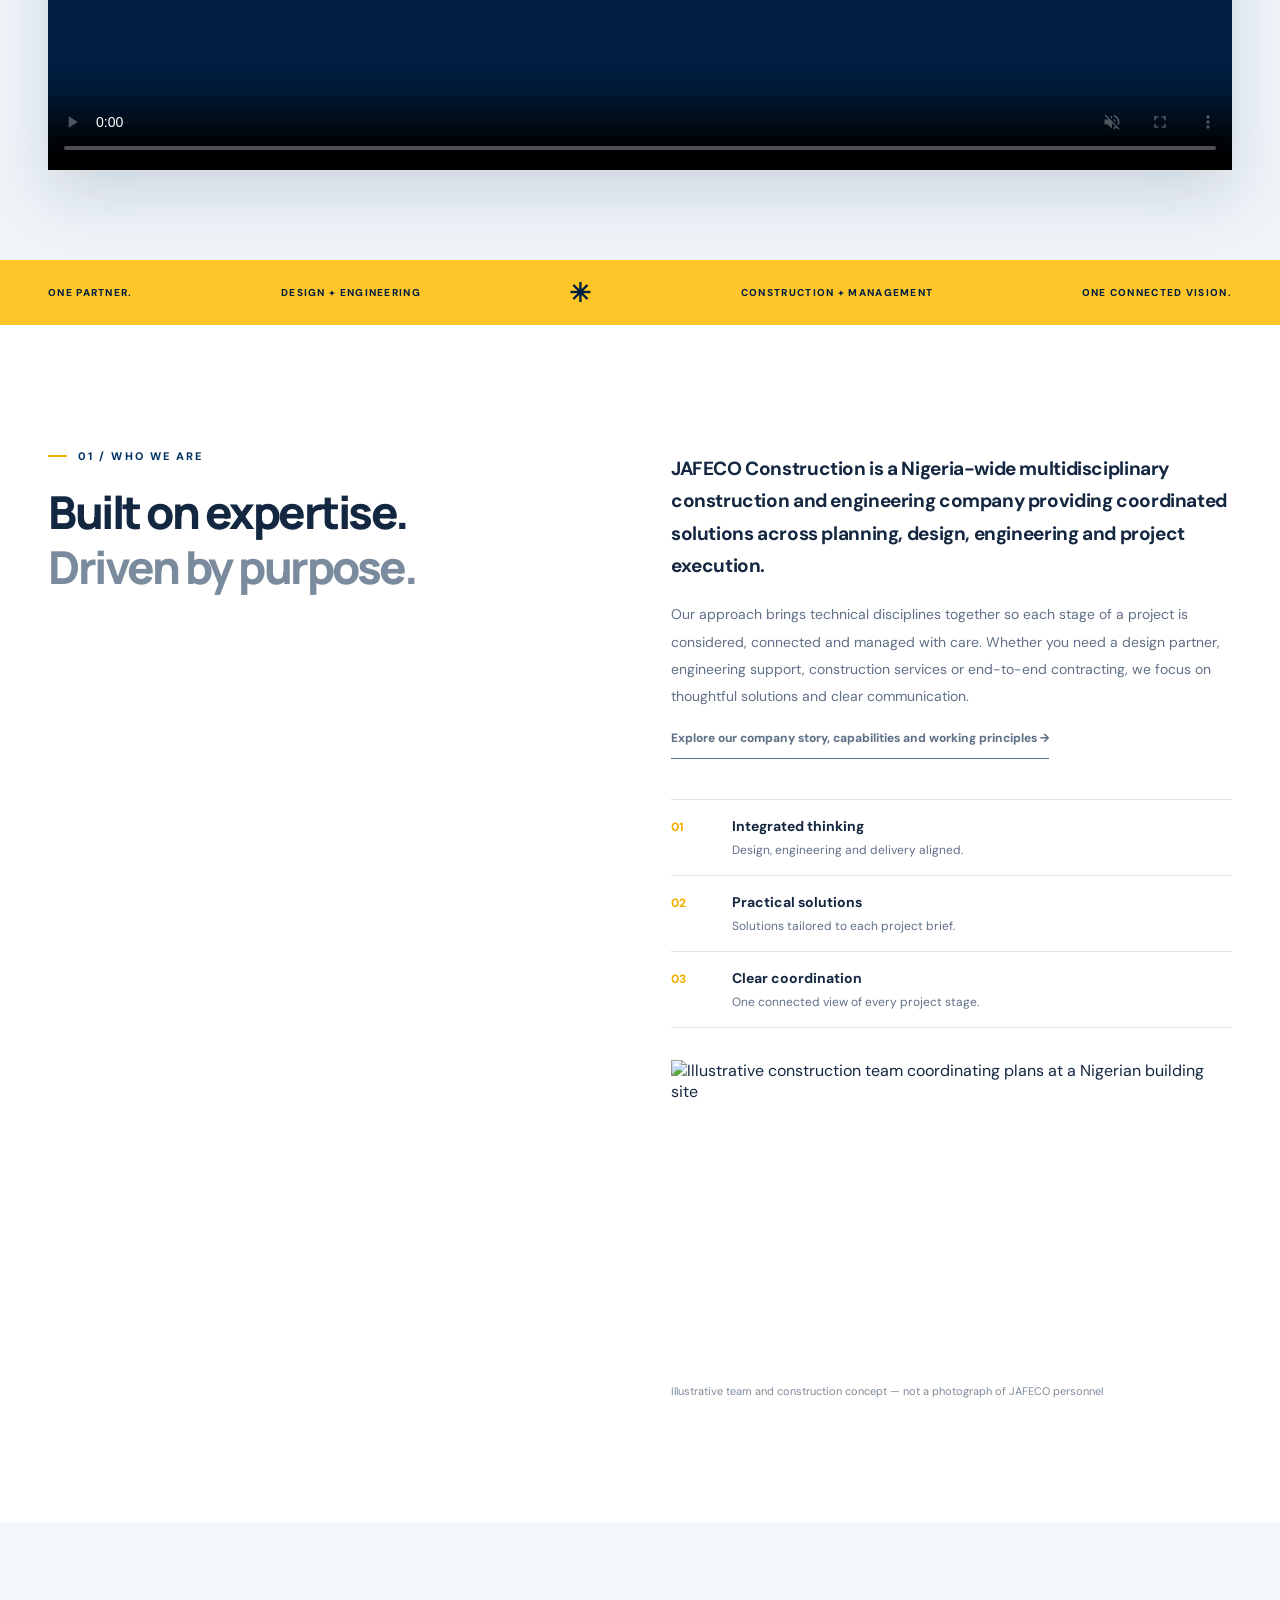
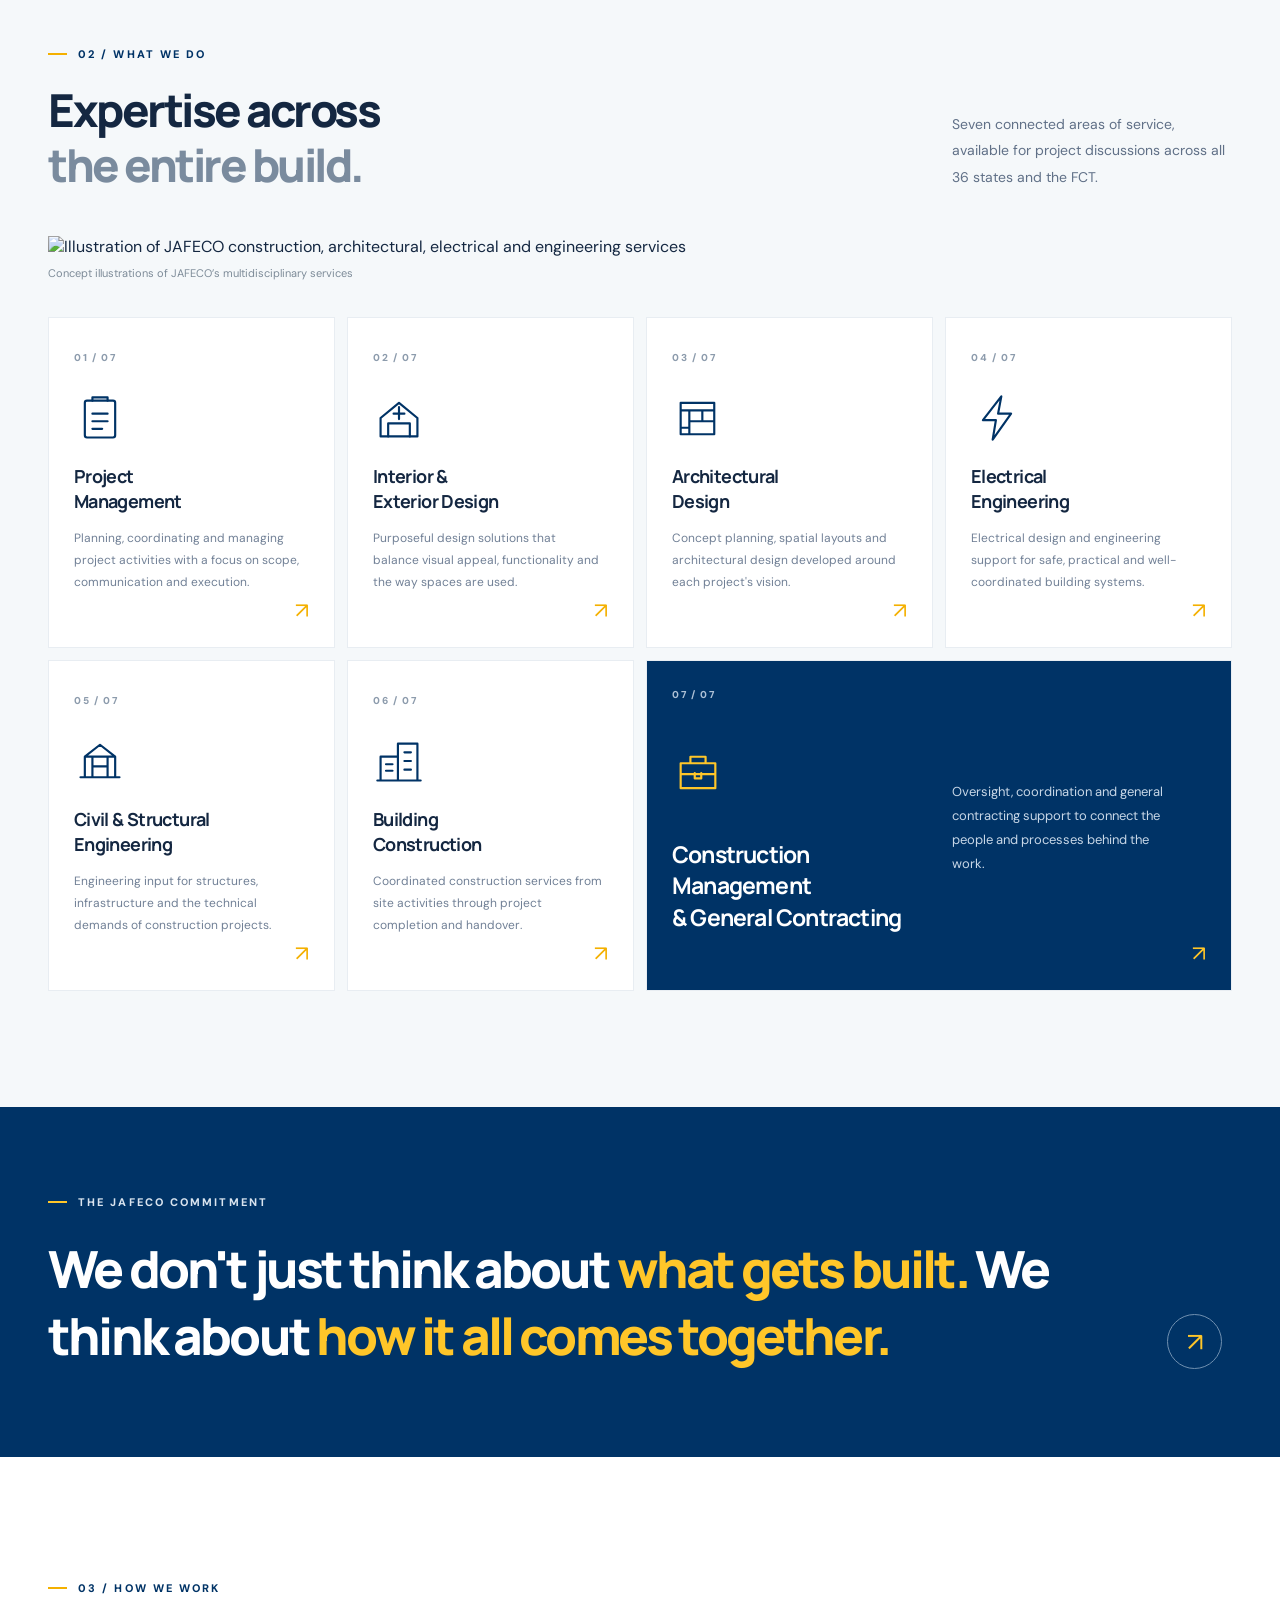
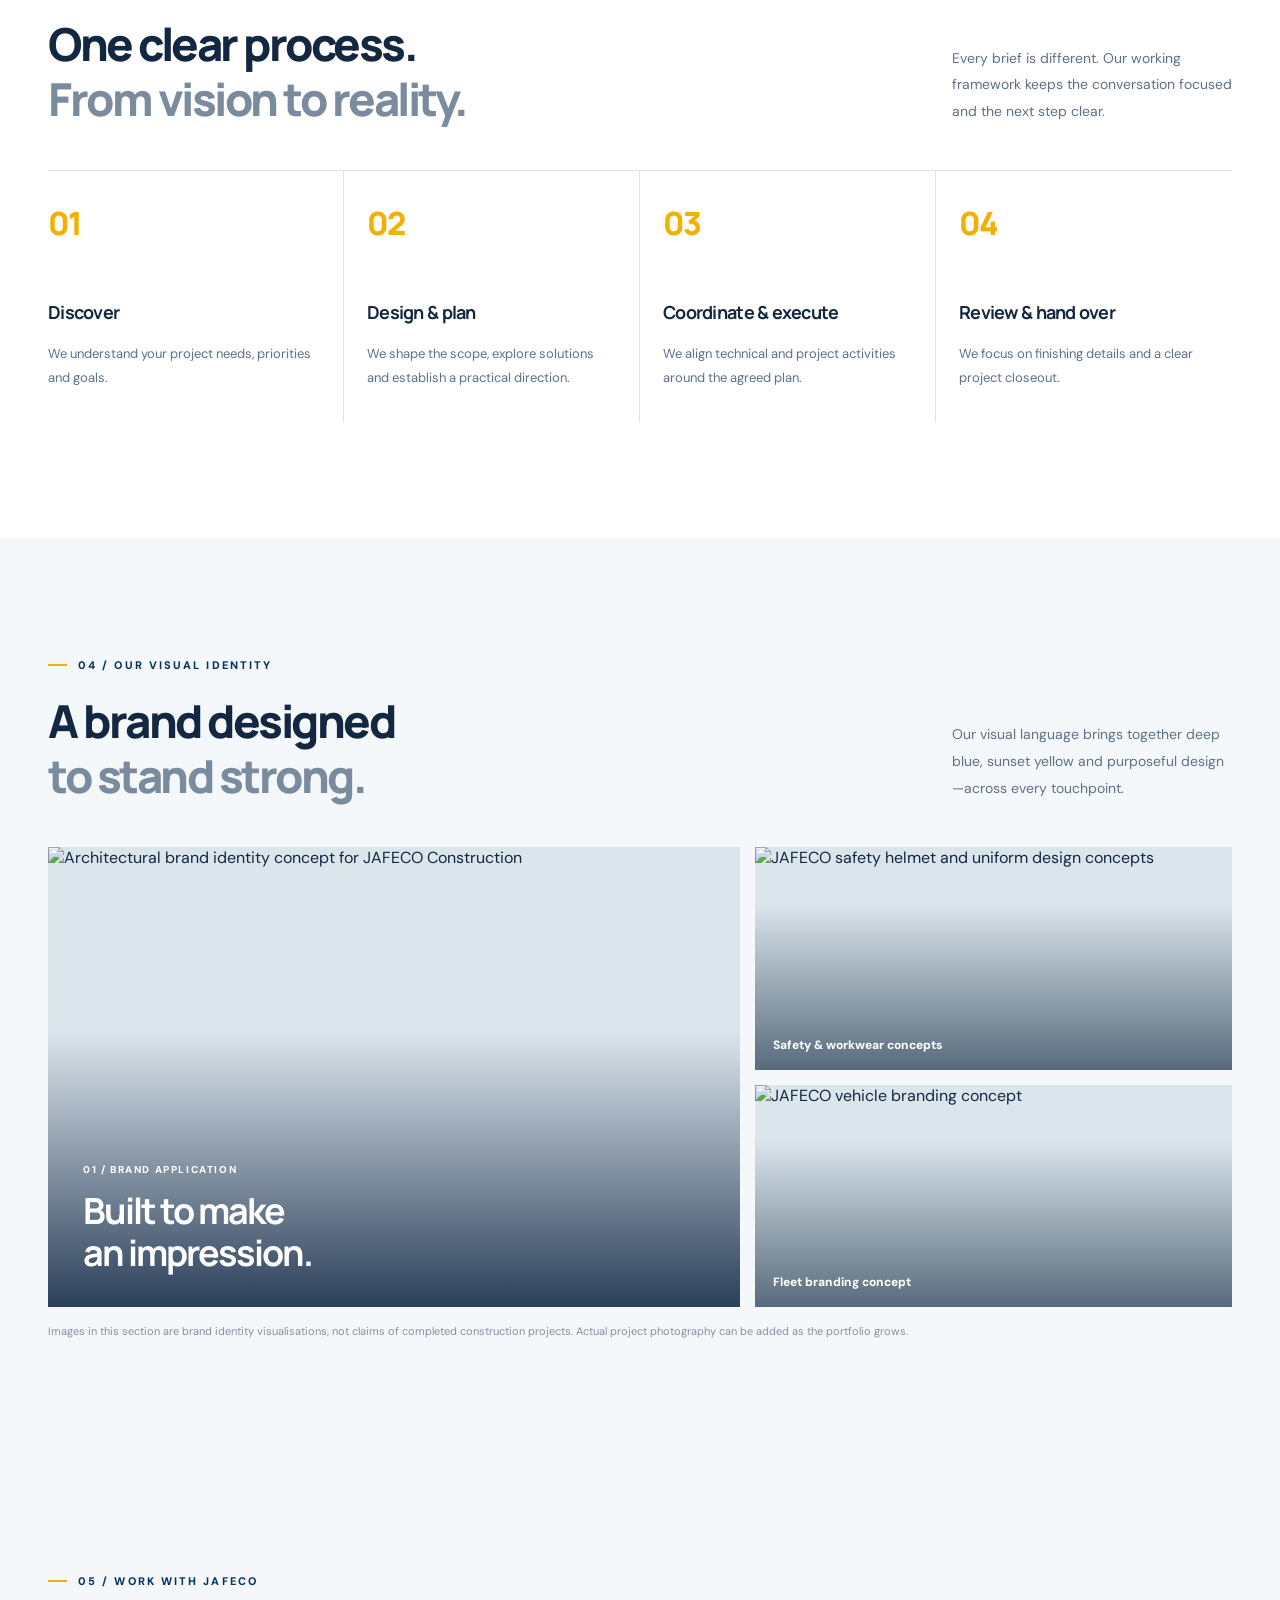
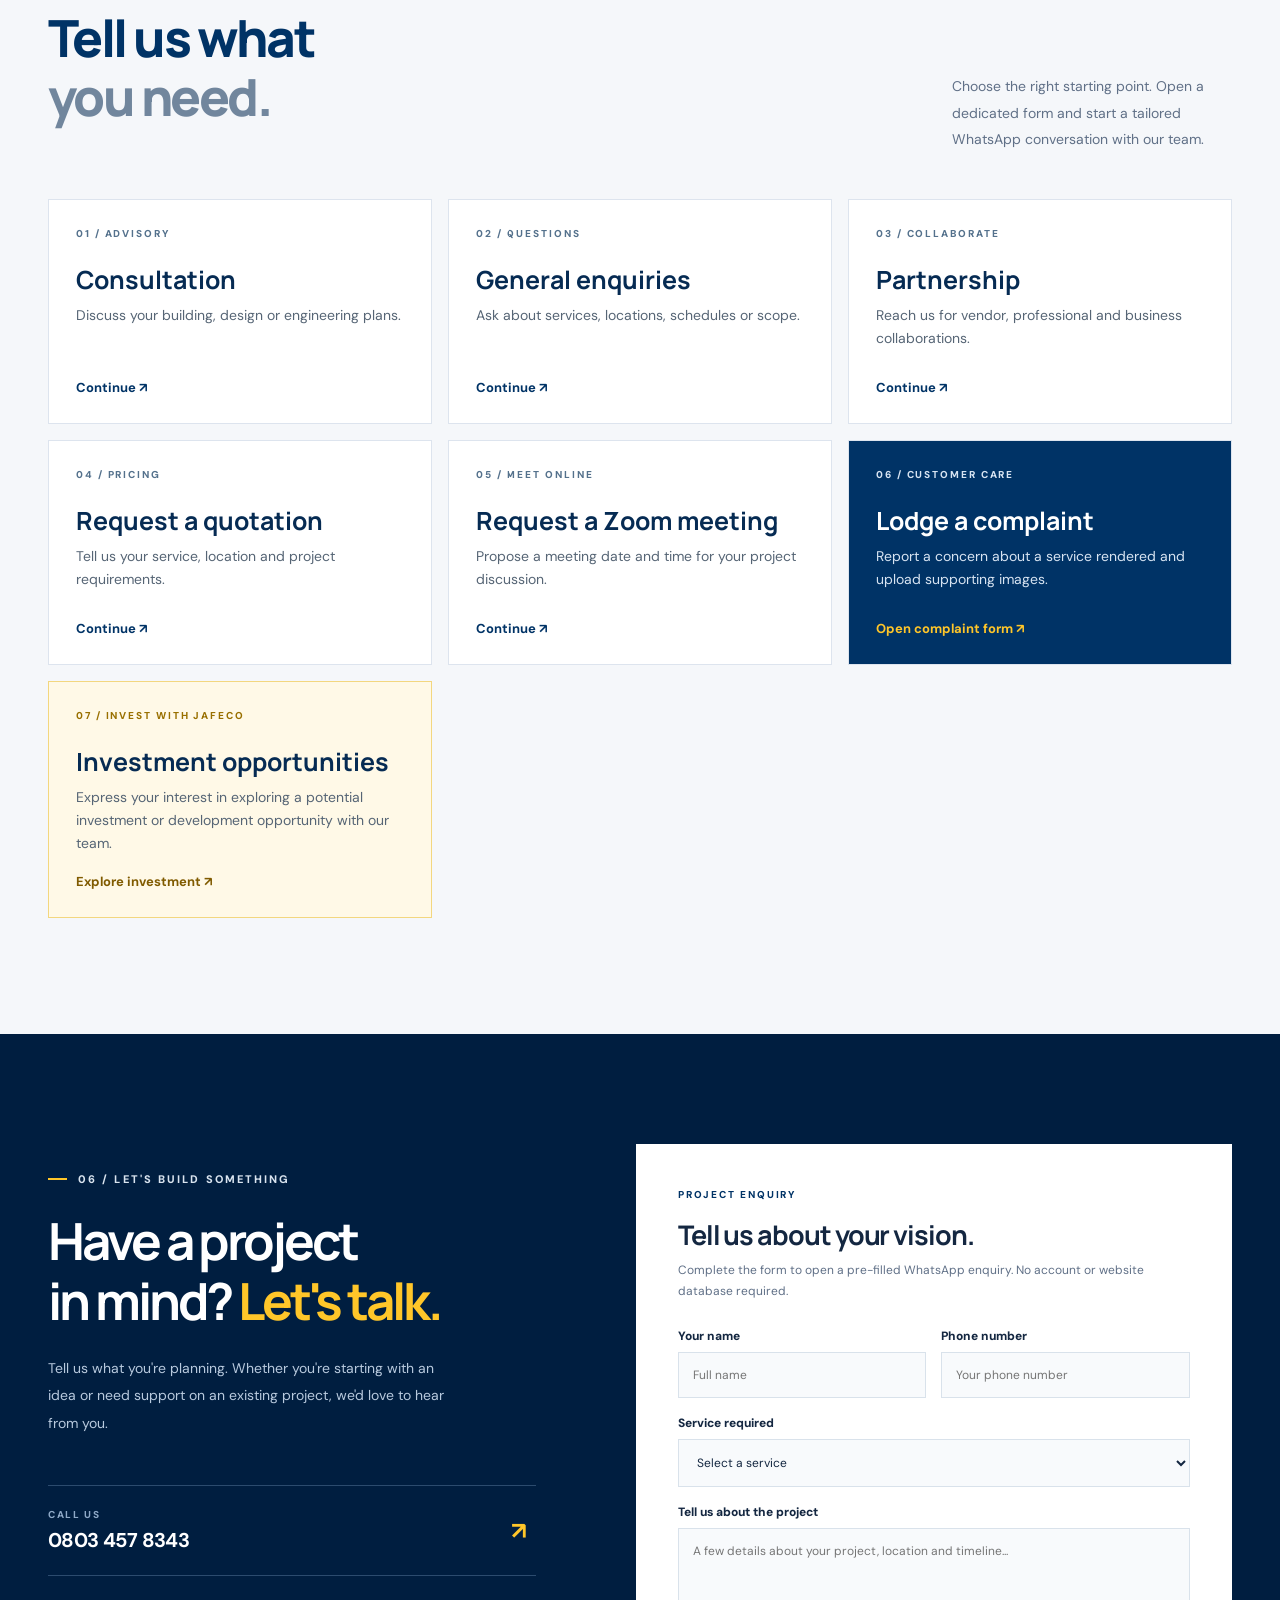
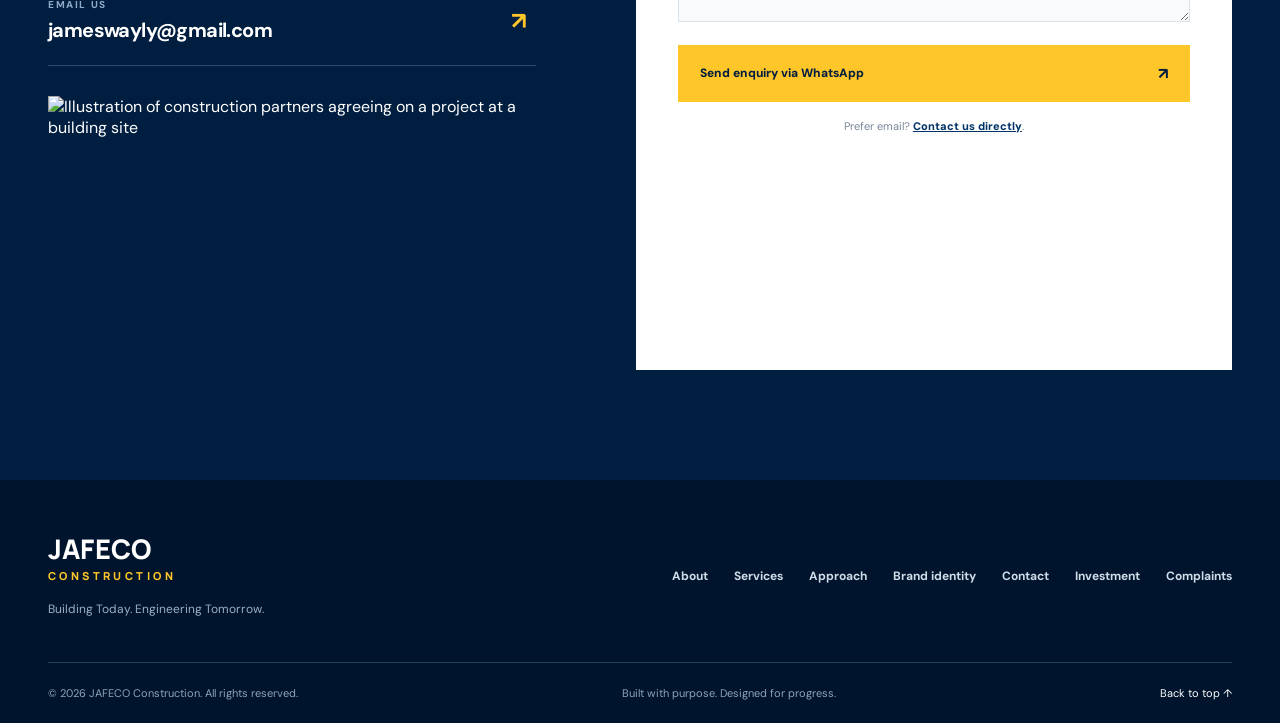
==== commit d63d4a60: "Add files via upload" ====
--- a/index.html
+++ b/index.html
@@ -31,10 +31,10 @@
 <section aria-labelledby="hero-title" class="hero"><div class="hero-grid container">
 <div class="hero-copy"><span class="eyebrow eyebrow-light"><i></i> DESIGN. ENGINEERING. CONSTRUCTION.</span><h1 id="hero-title">Strong ideas.<br/>Solid structures.<br/><em>Lasting impact.</em></h1><p>From first sketch to final handover, JAFECO brings design, engineering and construction together—serving projects across Nigeria.</p><div class="hero-actions"><a class="btn btn-yellow" href="/request.html?type=consultation">Book a consultation <span>↗</span></a><a class="text-link light" href="#services">Explore our services <span>→</span></a></div><div class="hero-foot"><div class="hero-foot-line"></div><span>Serving clients<br/>across Nigeria.</span><span aria-hidden="true" class="hero-foot-icon">↘</span></div></div>
 <div class="hero-visual"><div class="hero-photo"></div><div class="hero-photo-wash"></div><div class="corner-frame"></div><div class="hero-visual-note"><span>THE JAFECO STANDARD</span><strong>Clarity in design.<br/>Confidence in delivery.</strong></div><div class="vertical-word">JAFECO / CONSTRUCTION</div></div>
-</div></section>
+</div></section><section class="drone-section" id="drone-view"><div class="container"><div class="drone-header"><div><span class="eyebrow"><i></i> CONSTRUCTION IN FOCUS</span><h2>A new perspective on<br/><span>the work of building.</span></h2></div><p>A 20-second aerial-style construction concept featuring a partially completed building. This is a digitally animated visualisation, not actual footage of a JAFECO project.</p></div><div class="drone-frame"><video aria-label="20-second animated aerial-style view of a building under construction" autoplay="" controls="" loop="" muted="" playsinline="" poster="/assets/drone-poster.webp" preload="metadata"><source src="/assets/construction-drone-concept.mp4" type="video/mp4"/>Your browser does not support the video. <a href="/assets/construction-drone-concept.mp4">View the animation</a>.</video><div class="drone-overlay">AERIAL CONCEPT • 20 SECONDS</div></div></div></section>
 <div class="capability-strip"><div class="container strip-inner"><span>ONE PARTNER.</span><span>DESIGN + ENGINEERING</span><span class="strip-star">✳</span><span>CONSTRUCTION + MANAGEMENT</span><span>ONE CONNECTED VISION.</span></div></div>
-<section class="section about" id="about"><div class="container about-grid"><div class="section-intro"><span class="eyebrow"><i></i> 01 / WHO WE ARE</span><h2>Built on expertise.<br/><span>Driven by purpose.</span></h2></div><div class="about-content"><p class="lead">JAFECO Construction is a Nigeria-wide multidisciplinary construction and engineering company providing coordinated solutions across planning, design, engineering and project execution.</p><p>Our approach brings technical disciplines together so each stage of a project is considered, connected and managed with care. Whether you need a design partner, engineering support, construction services or end-to-end contracting, we focus on thoughtful solutions and clear communication.</p><p><a class="text-link" href="/about.html">Explore our company story, capabilities and working principles →</a></p><div class="about-points"><div><span class="num">01</span><strong>Integrated thinking</strong><small>Design, engineering and delivery aligned.</small></div><div><span class="num">02</span><strong>Practical solutions</strong><small>Solutions tailored to each project brief.</small></div><div><span class="num">03</span><strong>Clear coordination</strong><small>One connected view of every project stage.</small></div></div></div></div></section>
-<section class="section services" id="services"><div class="container"><div class="section-heading-row"><div><span class="eyebrow"><i></i> 02 / WHAT WE DO</span><h2>Expertise across<br/><span>the entire build.</span></h2></div><p>Seven connected areas of service, available for project discussions across all 36 states and the FCT.</p></div><div class="service-grid">
+<section class="section about" id="about"><div class="container about-grid"><div class="section-intro"><span class="eyebrow"><i></i> 01 / WHO WE ARE</span><h2>Built on expertise.<br/><span>Driven by purpose.</span></h2></div><div class="about-content"><p class="lead">JAFECO Construction is a Nigeria-wide multidisciplinary construction and engineering company providing coordinated solutions across planning, design, engineering and project execution.</p><p>Our approach brings technical disciplines together so each stage of a project is considered, connected and managed with care. Whether you need a design partner, engineering support, construction services or end-to-end contracting, we focus on thoughtful solutions and clear communication.</p><p><a class="text-link" href="/about.html">Explore our company story, capabilities and working principles →</a></p><div class="about-points"><div><span class="num">01</span><strong>Integrated thinking</strong><small>Design, engineering and delivery aligned.</small></div><div><span class="num">02</span><strong>Practical solutions</strong><small>Solutions tailored to each project brief.</small></div><div><span class="num">03</span><strong>Clear coordination</strong><small>One connected view of every project stage.</small></div></div><figure class="section-photo"><img alt="Illustrative construction team coordinating plans at a Nigerian building site" loading="lazy" src="/assets/team.webp"/><figcaption>Illustrative team and construction concept — not a photograph of JAFECO personnel</figcaption></figure></div></div></section>
+<section class="section services" id="services"><div class="container"><div class="section-heading-row"><div><span class="eyebrow"><i></i> 02 / WHAT WE DO</span><h2>Expertise across<br/><span>the entire build.</span></h2></div><p>Seven connected areas of service, available for project discussions across all 36 states and the FCT.</p></div><figure class="wide-service-visual"><img alt="Illustration of JAFECO construction, architectural, electrical and engineering services" loading="lazy" src="/assets/services.webp"/><figcaption>Concept illustrations of JAFECO’s multidisciplinary services</figcaption></figure><div class="service-grid">
 <article class="service-card"><span class="service-index">01 / 07</span><span aria-hidden="true" class="service-icon"><svg viewbox="0 0 48 48"><rect height="34" rx="2" width="28" x="10" y="8"></rect><path d="M17 8V5h14v3M17 20h14M17 27h14M17 34h9"></path></svg></span><h3>Project<br/>Management</h3><p>Planning, coordinating and managing project activities with a focus on scope, communication and execution.</p><span class="card-arrow">↗</span></article>
 <article class="service-card"><span class="service-index">02 / 07</span><span aria-hidden="true" class="service-icon"><svg viewbox="0 0 48 48"><path d="M7 24 24 10l17 14v17H7V24Z"></path><path d="M14 41V29h20v12M19 20h10M24 14v11"></path></svg></span><h3>Interior &amp;<br/>Exterior Design</h3><p>Purposeful design solutions that balance visual appeal, functionality and the way spaces are used.</p><span class="card-arrow">↗</span></article>
 <article class="service-card"><span class="service-index">03 / 07</span><span aria-hidden="true" class="service-icon"><svg viewbox="0 0 48 48"><path d="M8 10h31v29H8zM8 17h31M16 17v22M16 27h23M28 17v10M8 33h8"></path></svg></span><h3>Architectural<br/>Design</h3><p>Concept planning, spatial layouts and architectural design developed around each project's vision.</p><span class="card-arrow">↗</span></article>
@@ -54,7 +54,7 @@
 <a class="action-tile" href="/request.html?type=zoom"><span>05 / MEET ONLINE</span><h3>Request a Zoom meeting</h3><p>Propose a meeting date and time for your project discussion.</p><b>Continue ↗</b></a>
 <a class="action-tile action-tile-complaint" href="/complaints.html"><span>06 / CUSTOMER CARE</span><h3>Lodge a complaint</h3><p>Report a concern about a service rendered and upload supporting images.</p><b>Open complaint form ↗</b></a>
 <a class="action-tile action-tile-investment" href="/investment.html"><span>07 / INVEST WITH JAFECO</span><h3>Investment opportunities</h3><p>Express your interest in exploring a potential investment or development opportunity with our team.</p><b>Explore investment ↗</b></a></div></div></section>
-<section class="contact-section" id="contact"><div class="container contact-grid"><div class="contact-copy"><span class="eyebrow eyebrow-light"><i></i> 06 / LET'S BUILD SOMETHING</span><h2>Have a project<br/>in mind? <em>Let's talk.</em></h2><p>Tell us what you're planning. Whether you're starting with an idea or need support on an existing project, we'd love to hear from you.</p><div class="contact-list"><a href="tel:+2348034578343"><span>CALL US</span><strong>0803 457 8343</strong><b>↗</b></a><a href="mailto:jameswayly@gmail.com"><span>EMAIL US</span><strong>jameswayly@gmail.com</strong><b>↗</b></a></div></div><div class="contact-form-panel"><div class="form-title"><span>PROJECT ENQUIRY</span><h3>Tell us about your vision.</h3><p>Complete the form to open a pre-filled WhatsApp enquiry. No account or website database required.</p></div><form id="enquiry-form"><div class="form-row"><label>Your name <input autocomplete="name" minlength="2" name="name" placeholder="Full name" required="" type="text"/></label><label>Phone number <input autocomplete="tel" minlength="7" name="phone" placeholder="Your phone number" required="" type="tel"/></label></div><label>Service required <select name="service" required=""><option disabled="" selected="" value="">Select a service</option><option>Project Management</option><option>Interior &amp; Exterior Design</option><option>Architectural Design</option><option>Electrical Engineering</option><option>Civil &amp; Structural Engineering</option><option>Building Construction</option><option>Construction Management &amp; General Contracting</option><option>Not sure yet / Multiple services</option></select></label><label>Tell us about the project <textarea minlength="10" name="message" placeholder="A few details about your project, location and timeline..." required="" rows="4"></textarea></label><button class="btn btn-yellow form-submit" type="submit">Send enquiry via WhatsApp <span>↗</span></button><p class="form-small">Prefer email? <a href="mailto:jameswayly@gmail.com?subject=JAFECO%20Project%20Enquiry">Contact us directly</a>.</p></form></div></div></section>
+<section class="contact-section" id="contact"><div class="container contact-grid"><div class="contact-copy"><span class="eyebrow eyebrow-light"><i></i> 06 / LET'S BUILD SOMETHING</span><h2>Have a project<br/>in mind? <em>Let's talk.</em></h2><p>Tell us what you're planning. Whether you're starting with an idea or need support on an existing project, we'd love to hear from you.</p><div class="contact-list"><a href="tel:+2348034578343"><span>CALL US</span><strong>0803 457 8343</strong><b>↗</b></a><a href="mailto:jameswayly@gmail.com"><span>EMAIL US</span><strong>jameswayly@gmail.com</strong><b>↗</b></a></div><img alt="Illustration of construction partners agreeing on a project at a building site" class="contact-photo" loading="lazy" src="/assets/partnership.webp"/></div><div class="contact-form-panel"><div class="form-title"><span>PROJECT ENQUIRY</span><h3>Tell us about your vision.</h3><p>Complete the form to open a pre-filled WhatsApp enquiry. No account or website database required.</p></div><form id="enquiry-form"><div class="form-row"><label>Your name <input autocomplete="name" minlength="2" name="name" placeholder="Full name" required="" type="text"/></label><label>Phone number <input autocomplete="tel" minlength="7" name="phone" placeholder="Your phone number" required="" type="tel"/></label></div><label>Service required <select name="service" required=""><option disabled="" selected="" value="">Select a service</option><option>Project Management</option><option>Interior &amp; Exterior Design</option><option>Architectural Design</option><option>Electrical Engineering</option><option>Civil &amp; Structural Engineering</option><option>Building Construction</option><option>Construction Management &amp; General Contracting</option><option>Not sure yet / Multiple services</option></select></label><label>Tell us about the project <textarea minlength="10" name="message" placeholder="A few details about your project, location and timeline..." required="" rows="4"></textarea></label><button class="btn btn-yellow form-submit" type="submit">Send enquiry via WhatsApp <span>↗</span></button><p class="form-small">Prefer email? <a href="mailto:jameswayly@gmail.com?subject=JAFECO%20Project%20Enquiry">Contact us directly</a>.</p></form></div></div></section>
 </main>
 <footer class="footer"><div class="container"><div class="footer-top"><div class="footer-brand"><div class="footer-name">JAFECO<span>CONSTRUCTION</span></div><p>Building Today. Engineering Tomorrow.</p></div><nav aria-label="Footer navigation"><a href="/about.html">About</a><a href="/#services">Services</a><a href="/#approach">Approach</a><a href="/#showcase">Brand identity</a><a href="/request.html?type=enquiries">Contact</a><a href="/investment.html">Investment</a><a href="/complaints.html">Complaints</a></nav></div><div class="footer-bottom"><span>© <span id="year"></span> JAFECO Construction. All rights reserved.</span><span>Built with purpose. Designed for progress.</span><a href="#top">Back to top ↑</a></div></div></footer>
 <a aria-label="Chat with JAFECO Construction on WhatsApp" class="floating-contact" href="https://wa.me/2348034578343?text=Hello%20JAFECO%20Construction%2C%20I%20would%20like%20to%20discuss%20a%20project." rel="noopener noreferrer" target="_blank"><svg aria-hidden="true" viewbox="0 0 24 24"><path d="M20 11.5a8 8 0 0 1-11.8 7L4 20l1.5-4.2A8 8 0 1 1 20 11.5Z"></path><path d="M9 8c-.5 0-1 1-1 1.8 0 2.1 3.1 5.2 5.4 5.2 1.1 0 2.1-.5 2.1-1.2 0-.2-.1-.4-.4-.5l-1.6-.7c-.2-.1-.4-.1-.6.2l-.6.7c-.1.1-.2.2-.5.1-1.1-.5-2.1-1.5-2.6-2.5-.1-.2 0-.3.1-.4l.4-.5c.1-.1.2-.3.1-.5l-.7-1.6C9.1 8 9 8 9 8Z"></path></svg></a>
--- a/styles.css
+++ b/styles.css
@@ -6,3 +6,6 @@
 
 /* Investment enquiry page */
 .action-tile-investment{background:#fff9e7;border-color:#f3d77f}.action-tile-investment>span{color:#997000}.action-tile-investment b{color:#805b00}.investment-content{background:#f7f9fc}.investment-intro{display:grid;grid-template-columns:1fr 1fr;gap:65px;align-items:center;margin-bottom:65px}.investment-intro h2{font-family:Manrope,sans-serif;font-size:clamp(34px,4vw,56px);letter-spacing:-.05em;line-height:1.15;color:#003366;margin:20px 0}.investment-intro h2 span{color:#71869d}.investment-intro p{color:#536577;line-height:1.85;font-size:15px}.investment-form-layout{margin-bottom:70px}.investment-points{margin:25px 0}.investment-points>div{display:flex;align-items:start;gap:17px;padding:14px 0;border-bottom:1px solid #dae3ec}.investment-points b{font-size:12px;color:#bf8800}.investment-points p{font-size:14px;color:#536577;line-height:1.65;margin:0}.investment-points strong{color:#003366}.investment-meeting{background:#003366;color:#fff;display:flex;justify-content:space-between;align-items:center;gap:35px;padding:50px 55px}.investment-meeting h2{font-family:Manrope,sans-serif;font-size:clamp(30px,3.4vw,48px);letter-spacing:-.045em;line-height:1.15;margin:18px 0}.investment-meeting p{color:#deebf7;font-size:15px;line-height:1.75;max-width:630px}.investment-meeting .btn{flex-shrink:0;text-align:center}.investment-content .privacy-consent{margin-top:18px;margin-bottom:20px}@media(max-width:960px){.investment-intro{grid-template-columns:1fr;gap:10px}.investment-meeting{flex-direction:column;align-items:start;padding:38px}}@media(max-width:620px){.investment-meeting{padding:28px 22px}.investment-meeting .btn{width:100%}}
+
+/* JAFECO Visual Upgrade — bundled offline-ready imagery */
+.drone-section{padding:90px 0;background:#eef4f8}.drone-header{display:flex;align-items:end;justify-content:space-between;gap:45px;margin-bottom:28px}.drone-header h2{font:800 clamp(30px,3.4vw,47px)/1.18 Manrope,sans-serif;letter-spacing:-.05em;margin:18px 0 0;color:#003366}.drone-header h2 span{color:#7890a5}.drone-header p{max-width:395px;font-size:13px;line-height:1.85;color:#607087;margin:0}.drone-frame{position:relative;background:#001e40;overflow:hidden;aspect-ratio:16/9;box-shadow:0 24px 60px #001e4024}.drone-frame video{display:block;width:100%;height:100%;object-fit:cover}.drone-overlay{position:absolute;top:20px;left:24px;background:#003366dd;color:#ffc629;padding:10px 13px;font-size:10px;letter-spacing:.15em;font-weight:800;pointer-events:none}.wide-service-visual{margin:0 0 28px}.wide-service-visual img{width:100%;max-height:420px;object-fit:cover}.wide-service-visual figcaption,.section-photo figcaption,.inner-page-photo figcaption{font-size:11px;color:#7d8b98;padding:9px 0}.section-photo{margin:32px 0 0}.section-photo img{width:100%;aspect-ratio:16/9;object-fit:cover}.contact-photo{margin-top:30px;width:100%;aspect-ratio:16/9;object-fit:cover}.inner-page-photo{margin:22px auto 0;width:min(1160px,calc(100% - 64px))}.inner-page-photo img{display:block;width:100%;max-height:345px;object-fit:cover}@media(max-width:700px){.drone-section{padding:65px 0}.drone-header{display:block}.drone-header p{margin-top:16px}.drone-overlay{top:10px;left:10px;font-size:8px}.inner-page-photo{width:calc(100% - 36px)}}
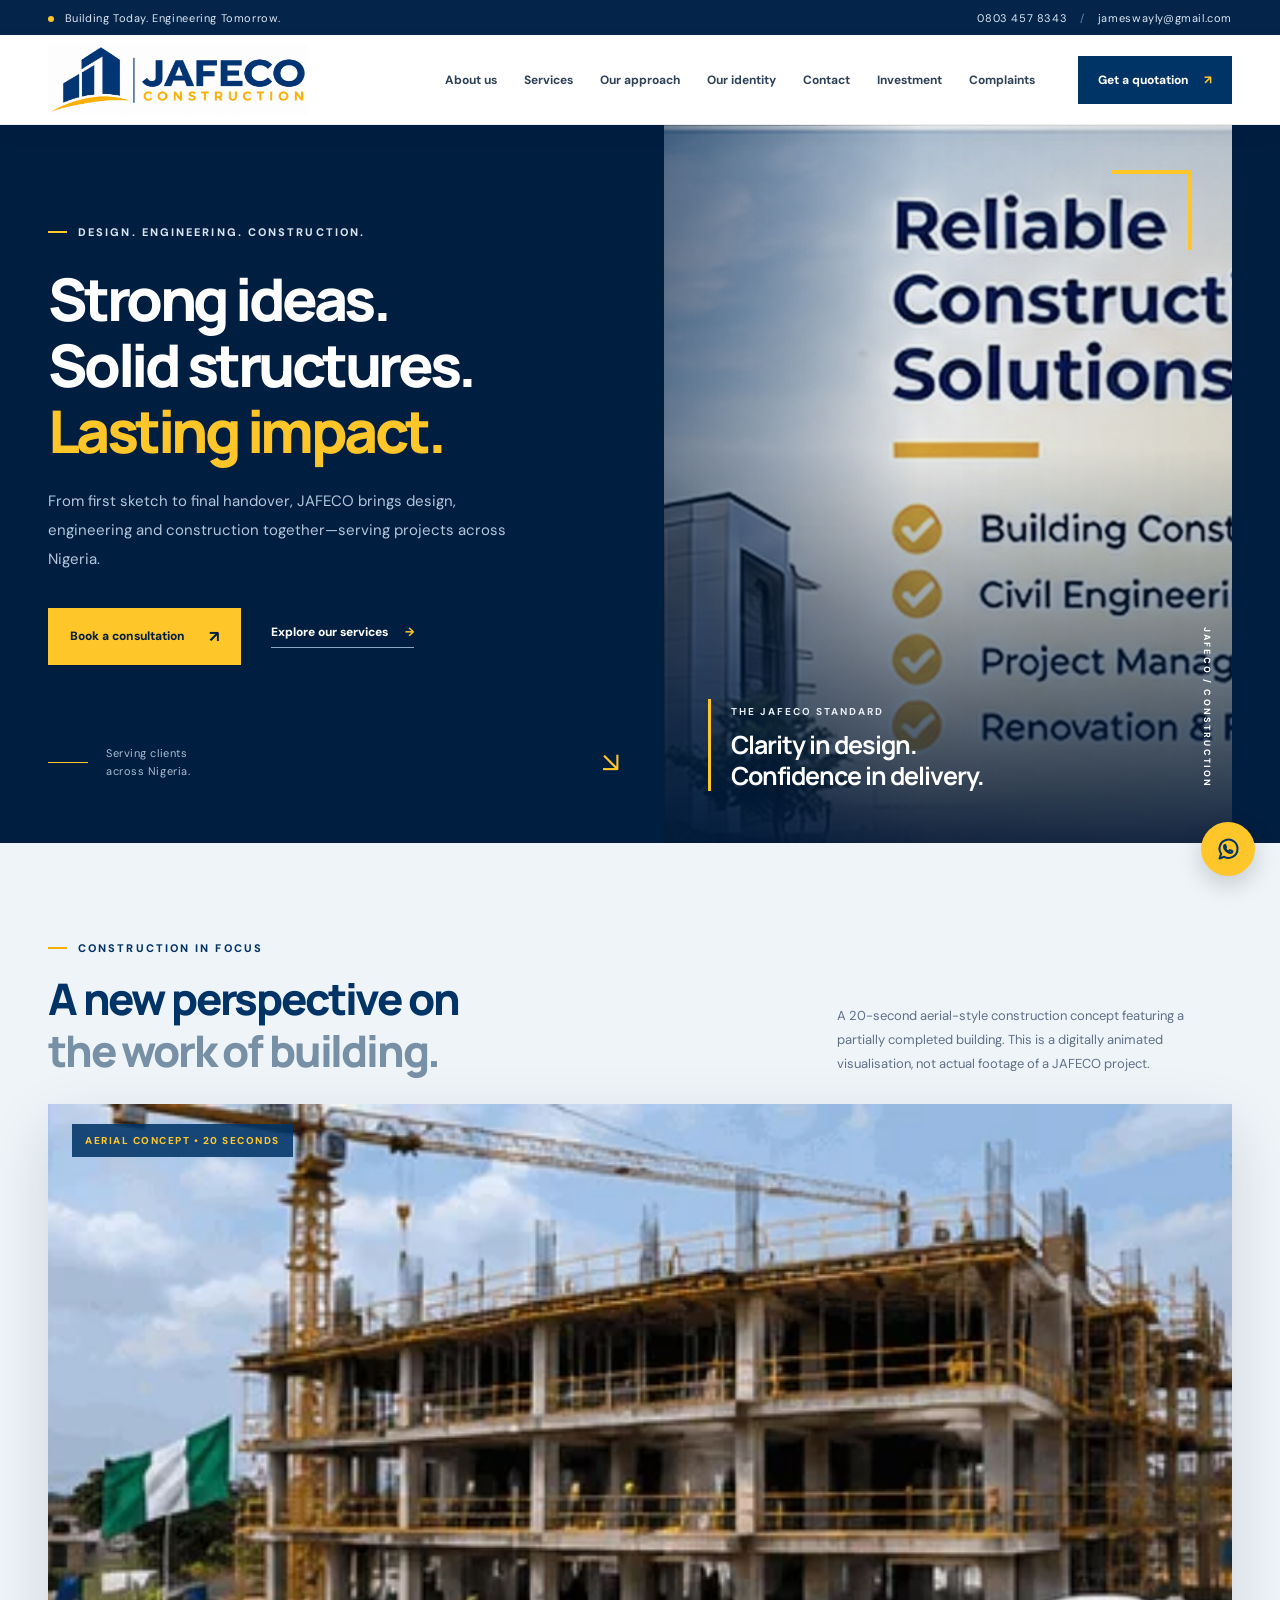
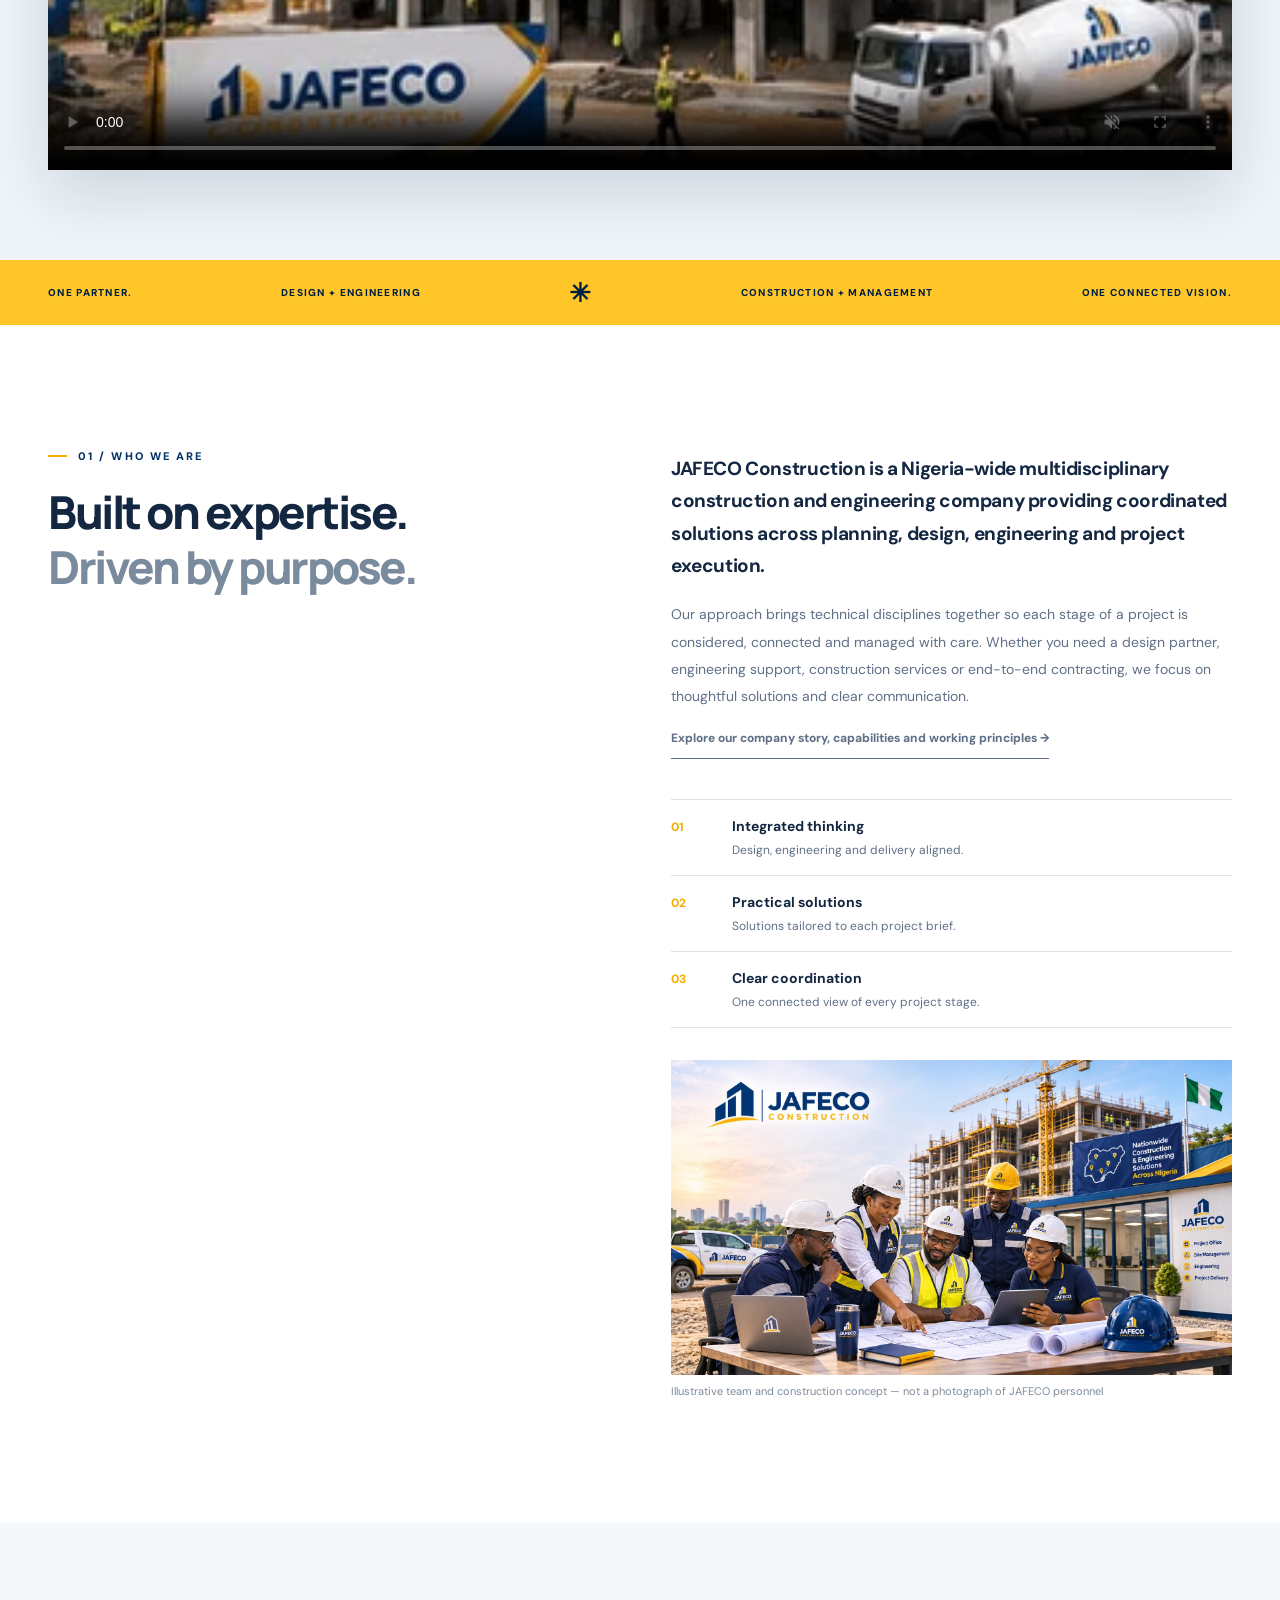
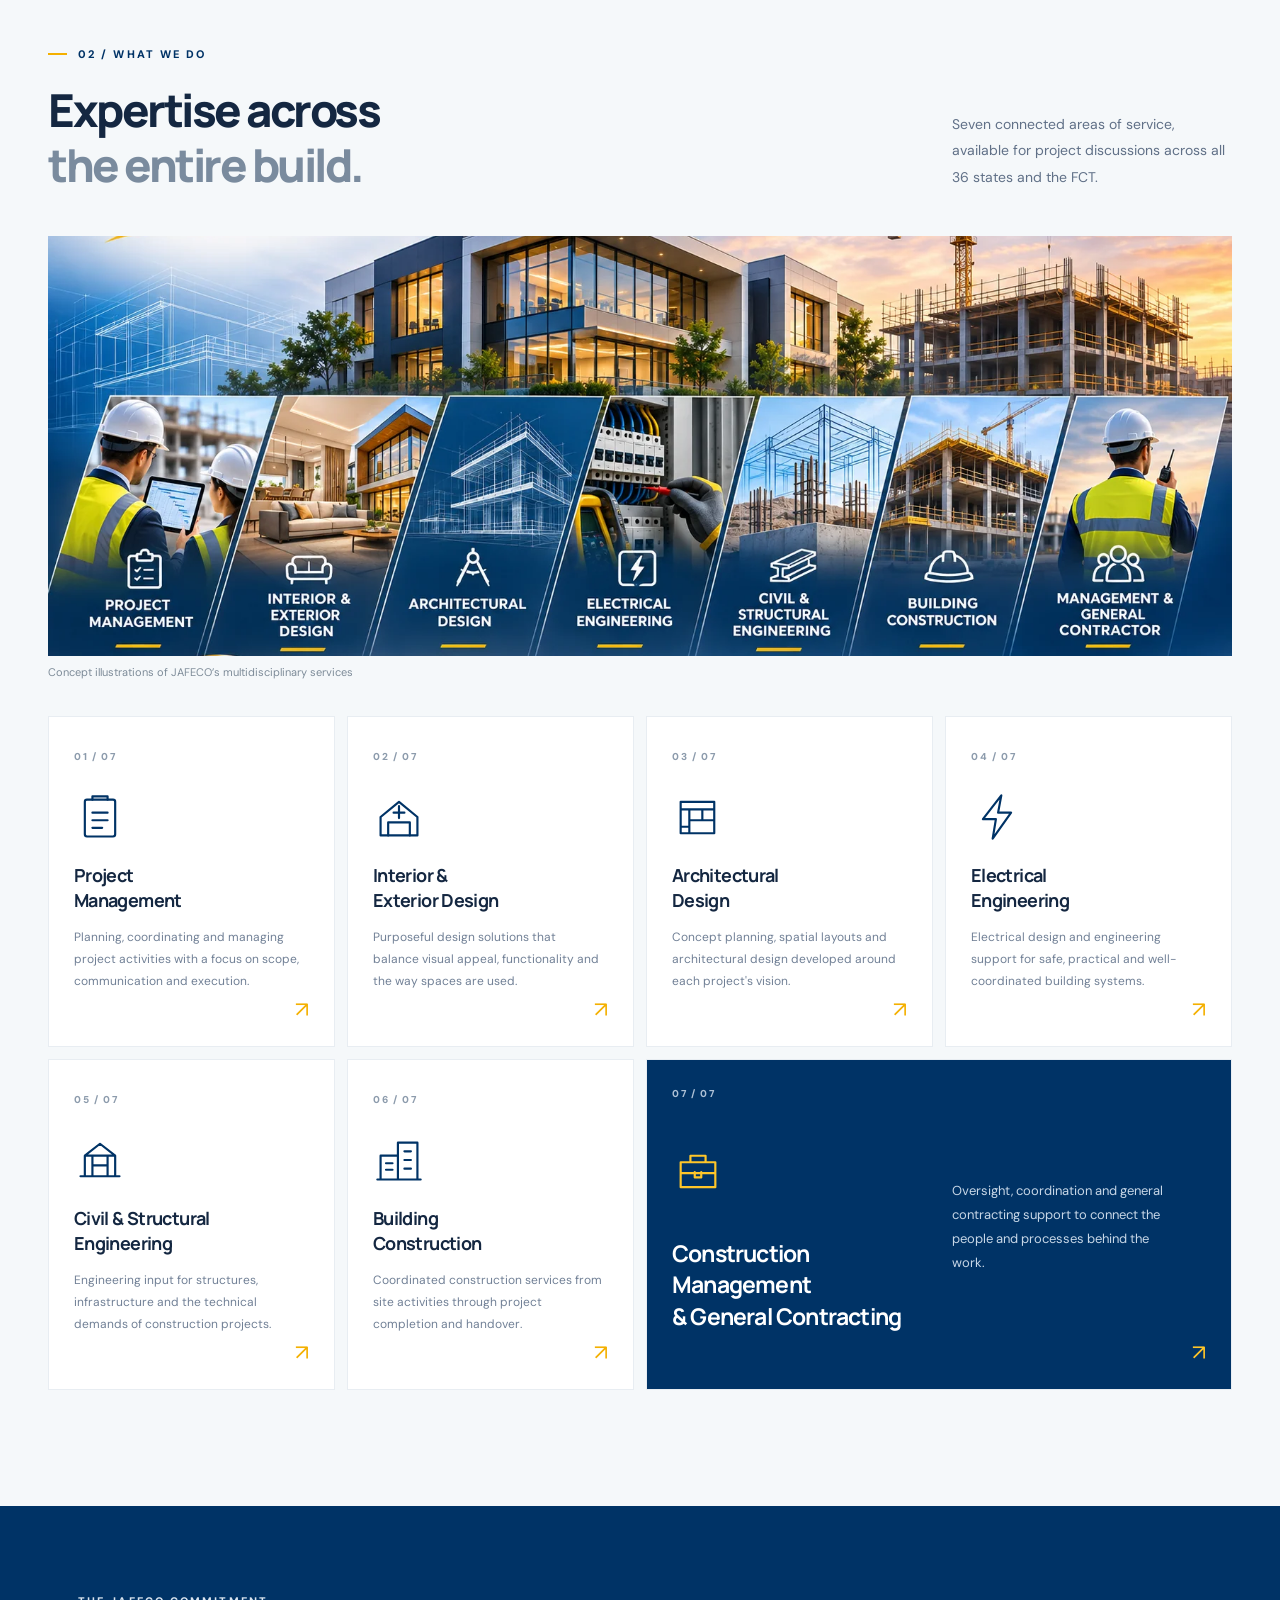
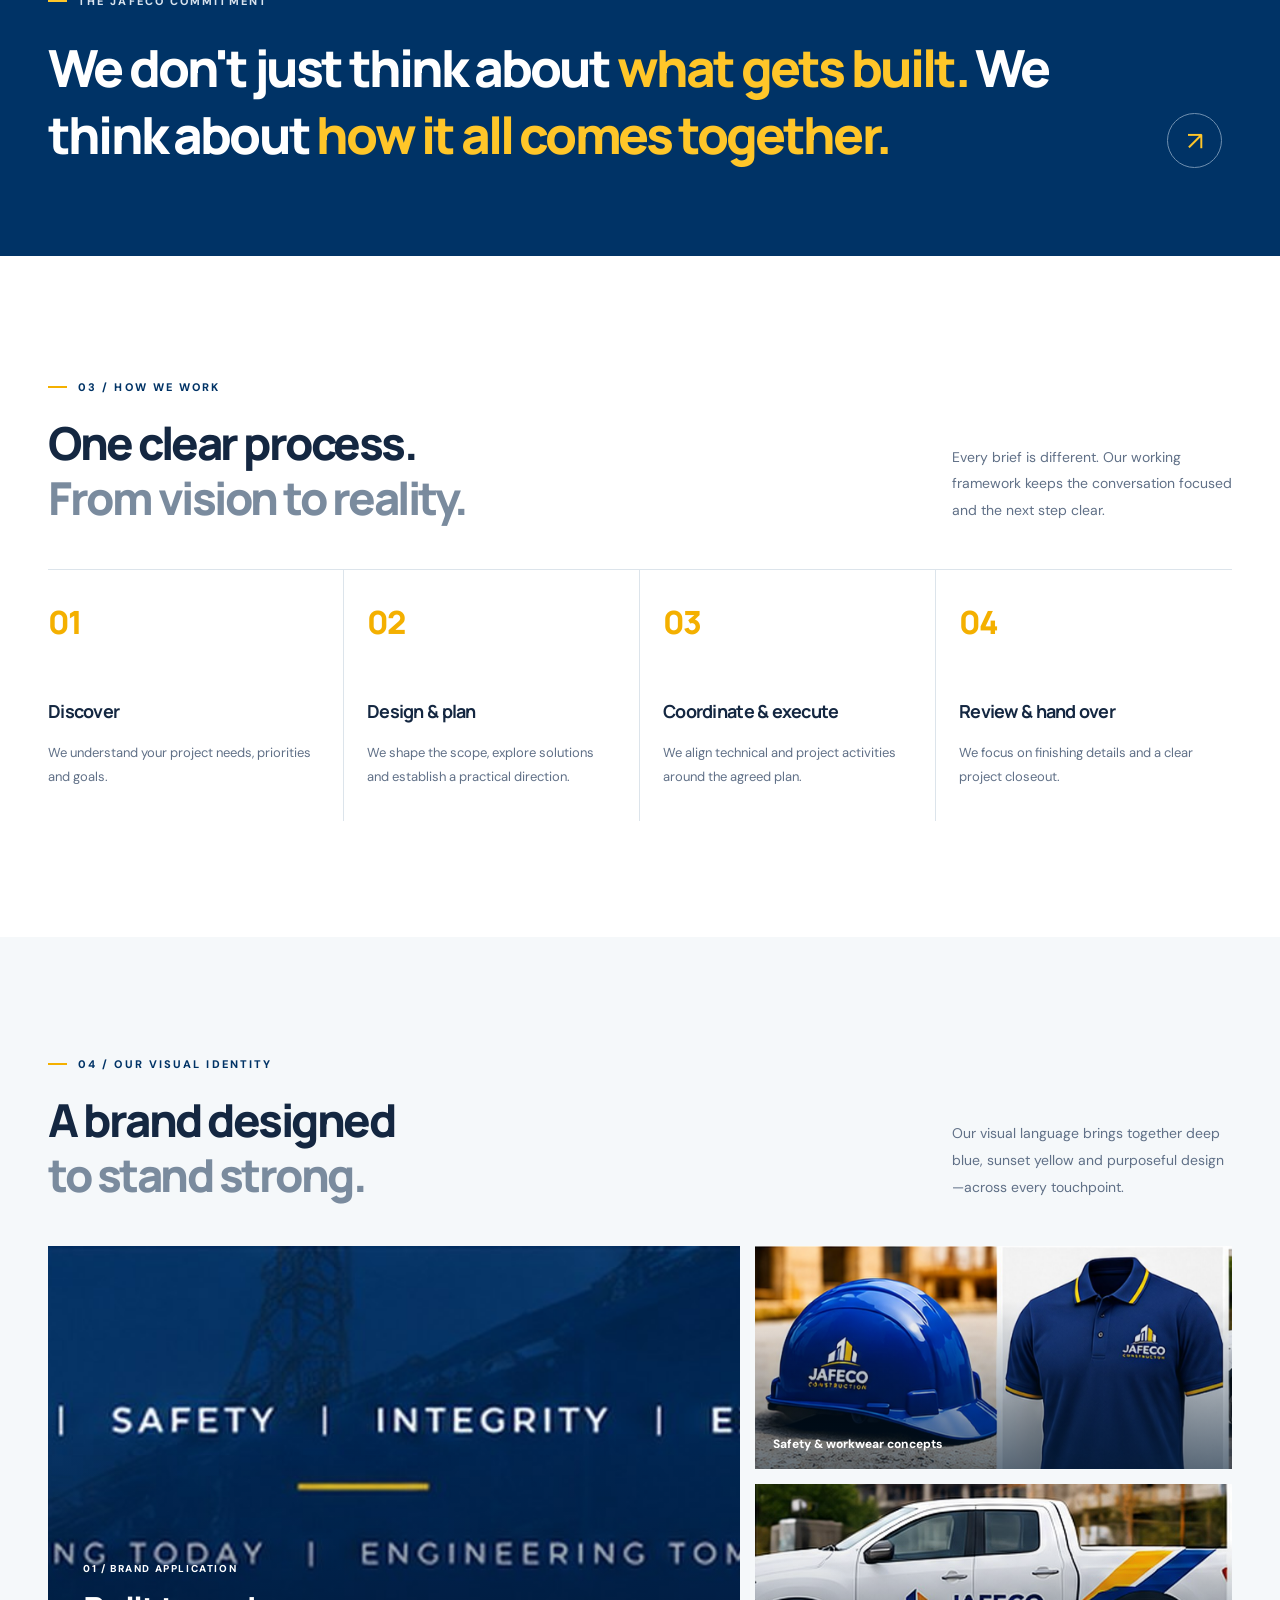
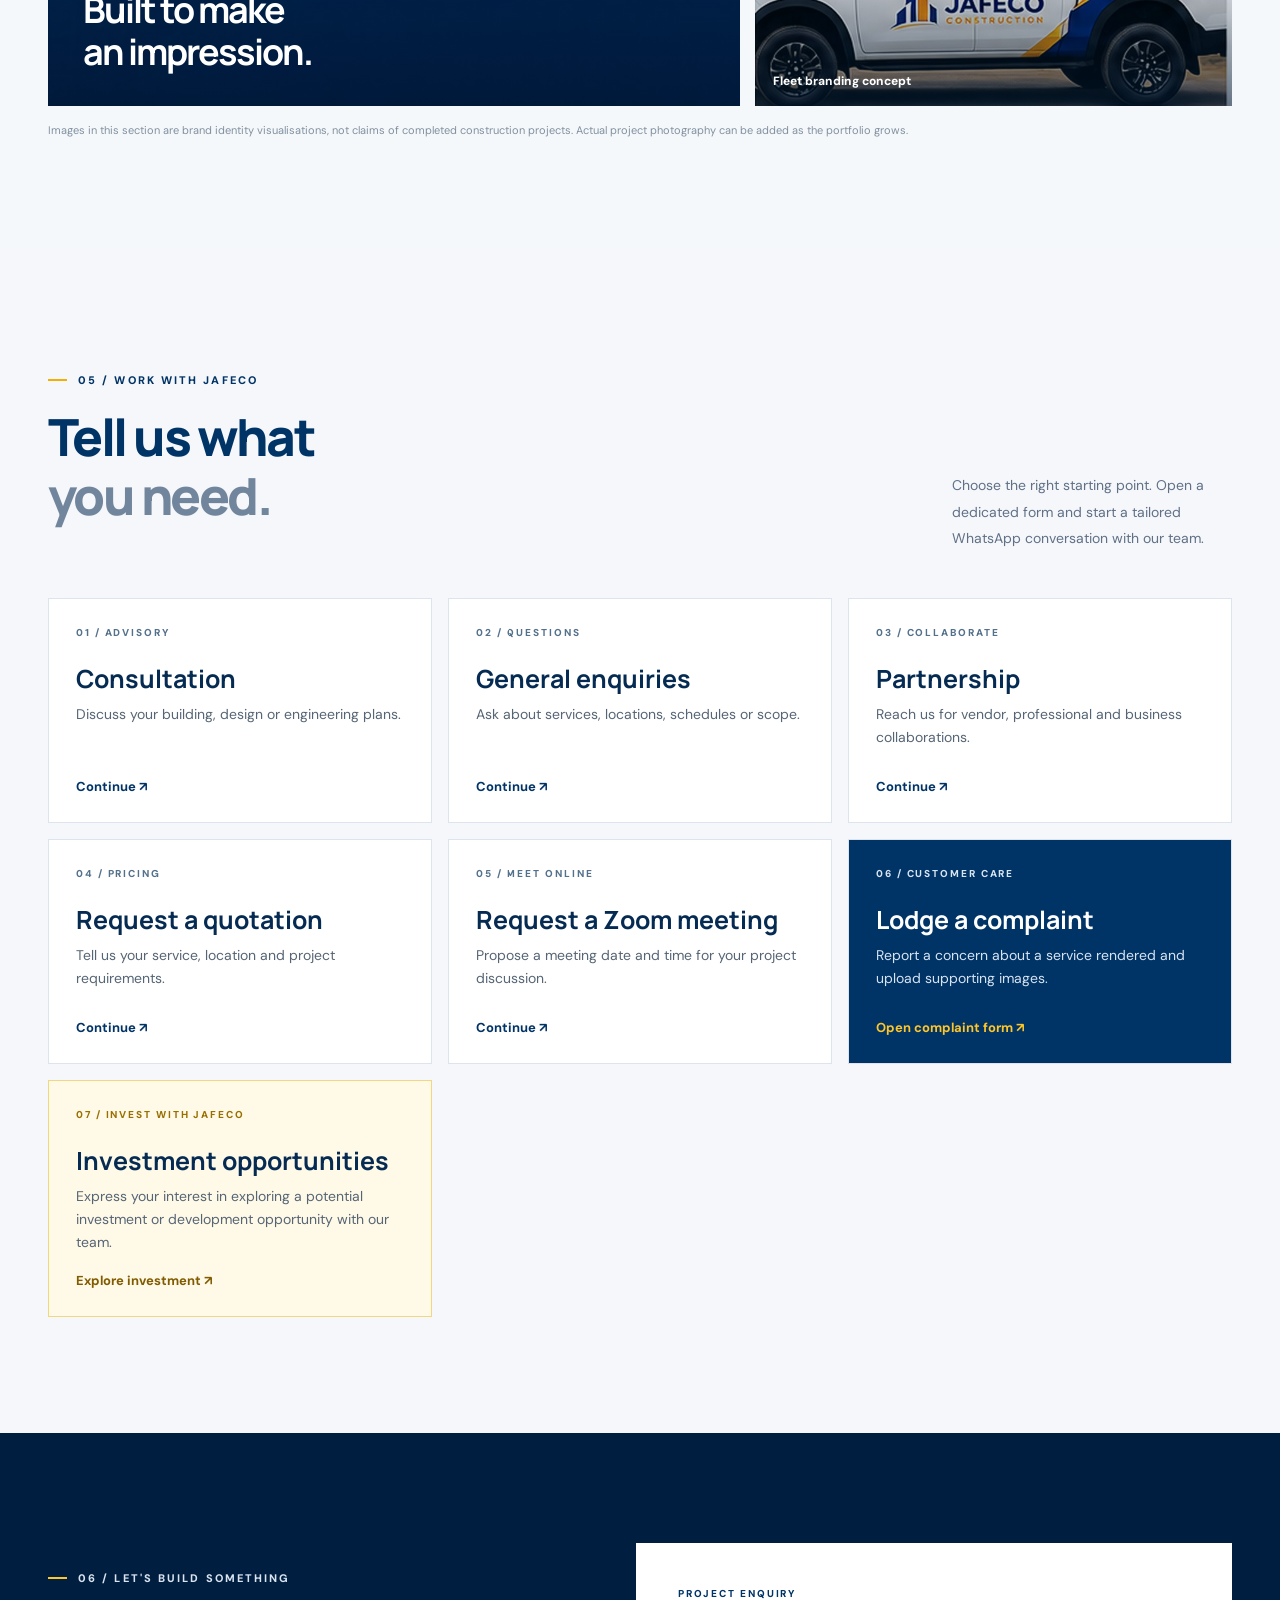
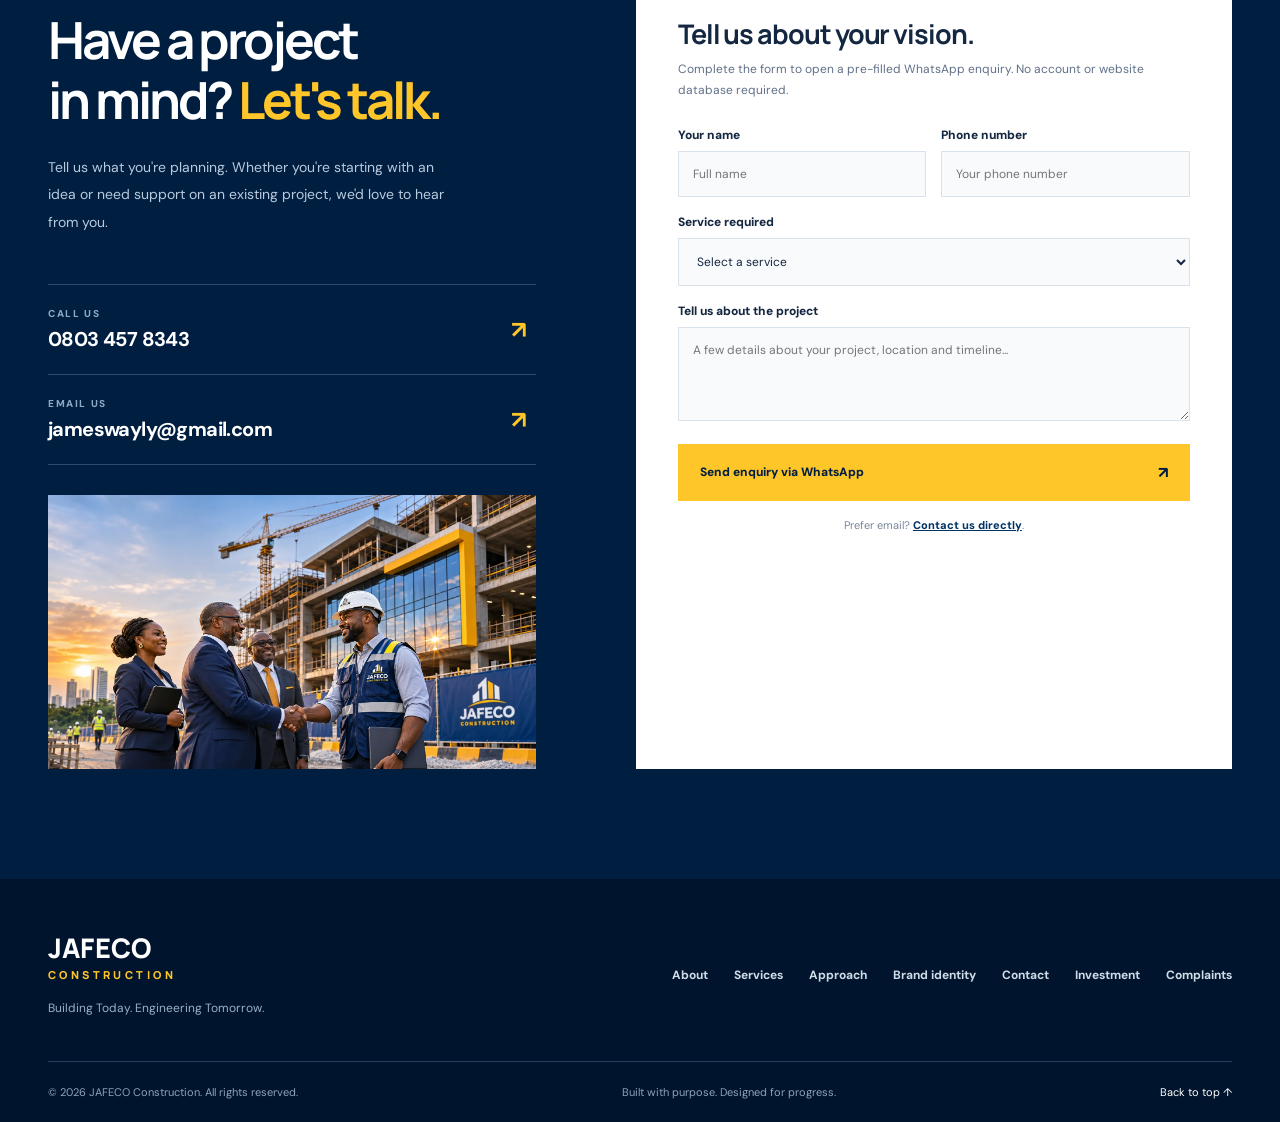
==== commit 2a281349: "Fix JAFECO website images and video" ====
--- a/index.html
+++ b/index.html
@@ -9,7 +9,7 @@
 <meta content="JAFECO Construction | Building Today. Engineering Tomorrow." property="og:title"/>
 <meta content="Integrated design, engineering and construction solutions." property="og:description"/>
 <meta content="website" property="og:type"/>
-<meta content="/assets/jafeco-logo.png" property="og:image"/>
+<meta content="/jafeco-logo.png" property="og:image"/>
 <title>JAFECO Construction — Building Today. Engineering Tomorrow.</title>
 <link href="/favicon.svg" rel="icon" type="image/svg+xml"/>
 <link href="https://fonts.googleapis.com" rel="preconnect"/>
@@ -22,7 +22,7 @@
 <a class="skip-link" href="#main">Skip to content</a>
 <div class="topbar"><div class="container topbar-inner"><span><span class="topbar-dot"></span> Building Today. Engineering Tomorrow.</span><div><a href="tel:+2348034578343">0803 457 8343</a><span class="topbar-sep">/</span><a href="mailto:jameswayly@gmail.com">jameswayly@gmail.com</a></div></div></div>
 <header class="site-header" id="top"><div class="container nav-inner">
-<a aria-label="JAFECO Construction home" class="brand" href="#top"><img alt="JAFECO Construction official logo" src="/assets/jafeco-logo.png"/></a>
+<a aria-label="JAFECO Construction home" class="brand" href="#top"><img alt="JAFECO Construction official logo" src="/jafeco-logo.png"/></a>
 <nav aria-label="Main navigation" class="desktop-nav"><a href="/about.html">About us</a><a href="/#services">Services</a><a href="/#approach">Our approach</a><a href="/#showcase">Our identity</a><a href="/request.html?type=enquiries">Contact</a><a href="/investment.html">Investment</a><a href="/complaints.html">Complaints</a></nav>
 <a class="nav-cta" href="/request.html?type=quotation">Get a quotation <span aria-hidden="true">↗</span></a>
 <button aria-controls="mobile-nav" aria-expanded="false" aria-label="Open navigation menu" class="menu-toggle" type="button"><span></span><span></span><span></span></button>
@@ -31,10 +31,10 @@
 <section aria-labelledby="hero-title" class="hero"><div class="hero-grid container">
 <div class="hero-copy"><span class="eyebrow eyebrow-light"><i></i> DESIGN. ENGINEERING. CONSTRUCTION.</span><h1 id="hero-title">Strong ideas.<br/>Solid structures.<br/><em>Lasting impact.</em></h1><p>From first sketch to final handover, JAFECO brings design, engineering and construction together—serving projects across Nigeria.</p><div class="hero-actions"><a class="btn btn-yellow" href="/request.html?type=consultation">Book a consultation <span>↗</span></a><a class="text-link light" href="#services">Explore our services <span>→</span></a></div><div class="hero-foot"><div class="hero-foot-line"></div><span>Serving clients<br/>across Nigeria.</span><span aria-hidden="true" class="hero-foot-icon">↘</span></div></div>
 <div class="hero-visual"><div class="hero-photo"></div><div class="hero-photo-wash"></div><div class="corner-frame"></div><div class="hero-visual-note"><span>THE JAFECO STANDARD</span><strong>Clarity in design.<br/>Confidence in delivery.</strong></div><div class="vertical-word">JAFECO / CONSTRUCTION</div></div>
-</div></section><section class="drone-section" id="drone-view"><div class="container"><div class="drone-header"><div><span class="eyebrow"><i></i> CONSTRUCTION IN FOCUS</span><h2>A new perspective on<br/><span>the work of building.</span></h2></div><p>A 20-second aerial-style construction concept featuring a partially completed building. This is a digitally animated visualisation, not actual footage of a JAFECO project.</p></div><div class="drone-frame"><video aria-label="20-second animated aerial-style view of a building under construction" autoplay="" controls="" loop="" muted="" playsinline="" poster="/assets/drone-poster.webp" preload="metadata"><source src="/assets/construction-drone-concept.mp4" type="video/mp4"/>Your browser does not support the video. <a href="/assets/construction-drone-concept.mp4">View the animation</a>.</video><div class="drone-overlay">AERIAL CONCEPT • 20 SECONDS</div></div></div></section>
+</div></section><section class="drone-section" id="drone-view"><div class="container"><div class="drone-header"><div><span class="eyebrow"><i></i> CONSTRUCTION IN FOCUS</span><h2>A new perspective on<br/><span>the work of building.</span></h2></div><p>A 20-second aerial-style construction concept featuring a partially completed building. This is a digitally animated visualisation, not actual footage of a JAFECO project.</p></div><div class="drone-frame"><video aria-label="20-second animated aerial-style view of a building under construction" autoplay="" controls="" loop="" muted="" playsinline="" poster="/drone-poster.webp" preload="metadata"><source src="/construction-drone-concept.mp4" type="video/mp4"/>Your browser does not support the video. <a href="/construction-drone-concept.mp4">View the animation</a>.</video><div class="drone-overlay">AERIAL CONCEPT • 20 SECONDS</div></div></div></section>
 <div class="capability-strip"><div class="container strip-inner"><span>ONE PARTNER.</span><span>DESIGN + ENGINEERING</span><span class="strip-star">✳</span><span>CONSTRUCTION + MANAGEMENT</span><span>ONE CONNECTED VISION.</span></div></div>
-<section class="section about" id="about"><div class="container about-grid"><div class="section-intro"><span class="eyebrow"><i></i> 01 / WHO WE ARE</span><h2>Built on expertise.<br/><span>Driven by purpose.</span></h2></div><div class="about-content"><p class="lead">JAFECO Construction is a Nigeria-wide multidisciplinary construction and engineering company providing coordinated solutions across planning, design, engineering and project execution.</p><p>Our approach brings technical disciplines together so each stage of a project is considered, connected and managed with care. Whether you need a design partner, engineering support, construction services or end-to-end contracting, we focus on thoughtful solutions and clear communication.</p><p><a class="text-link" href="/about.html">Explore our company story, capabilities and working principles →</a></p><div class="about-points"><div><span class="num">01</span><strong>Integrated thinking</strong><small>Design, engineering and delivery aligned.</small></div><div><span class="num">02</span><strong>Practical solutions</strong><small>Solutions tailored to each project brief.</small></div><div><span class="num">03</span><strong>Clear coordination</strong><small>One connected view of every project stage.</small></div></div><figure class="section-photo"><img alt="Illustrative construction team coordinating plans at a Nigerian building site" loading="lazy" src="/assets/team.webp"/><figcaption>Illustrative team and construction concept — not a photograph of JAFECO personnel</figcaption></figure></div></div></section>
-<section class="section services" id="services"><div class="container"><div class="section-heading-row"><div><span class="eyebrow"><i></i> 02 / WHAT WE DO</span><h2>Expertise across<br/><span>the entire build.</span></h2></div><p>Seven connected areas of service, available for project discussions across all 36 states and the FCT.</p></div><figure class="wide-service-visual"><img alt="Illustration of JAFECO construction, architectural, electrical and engineering services" loading="lazy" src="/assets/services.webp"/><figcaption>Concept illustrations of JAFECO’s multidisciplinary services</figcaption></figure><div class="service-grid">
+<section class="section about" id="about"><div class="container about-grid"><div class="section-intro"><span class="eyebrow"><i></i> 01 / WHO WE ARE</span><h2>Built on expertise.<br/><span>Driven by purpose.</span></h2></div><div class="about-content"><p class="lead">JAFECO Construction is a Nigeria-wide multidisciplinary construction and engineering company providing coordinated solutions across planning, design, engineering and project execution.</p><p>Our approach brings technical disciplines together so each stage of a project is considered, connected and managed with care. Whether you need a design partner, engineering support, construction services or end-to-end contracting, we focus on thoughtful solutions and clear communication.</p><p><a class="text-link" href="/about.html">Explore our company story, capabilities and working principles →</a></p><div class="about-points"><div><span class="num">01</span><strong>Integrated thinking</strong><small>Design, engineering and delivery aligned.</small></div><div><span class="num">02</span><strong>Practical solutions</strong><small>Solutions tailored to each project brief.</small></div><div><span class="num">03</span><strong>Clear coordination</strong><small>One connected view of every project stage.</small></div></div><figure class="section-photo"><img alt="Illustrative construction team coordinating plans at a Nigerian building site" loading="lazy" src="/team.webp"/><figcaption>Illustrative team and construction concept — not a photograph of JAFECO personnel</figcaption></figure></div></div></section>
+<section class="section services" id="services"><div class="container"><div class="section-heading-row"><div><span class="eyebrow"><i></i> 02 / WHAT WE DO</span><h2>Expertise across<br/><span>the entire build.</span></h2></div><p>Seven connected areas of service, available for project discussions across all 36 states and the FCT.</p></div><figure class="wide-service-visual"><img alt="Illustration of JAFECO construction, architectural, electrical and engineering services" loading="lazy" src="/services.webp"/><figcaption>Concept illustrations of JAFECO’s multidisciplinary services</figcaption></figure><div class="service-grid">
 <article class="service-card"><span class="service-index">01 / 07</span><span aria-hidden="true" class="service-icon"><svg viewbox="0 0 48 48"><rect height="34" rx="2" width="28" x="10" y="8"></rect><path d="M17 8V5h14v3M17 20h14M17 27h14M17 34h9"></path></svg></span><h3>Project<br/>Management</h3><p>Planning, coordinating and managing project activities with a focus on scope, communication and execution.</p><span class="card-arrow">↗</span></article>
 <article class="service-card"><span class="service-index">02 / 07</span><span aria-hidden="true" class="service-icon"><svg viewbox="0 0 48 48"><path d="M7 24 24 10l17 14v17H7V24Z"></path><path d="M14 41V29h20v12M19 20h10M24 14v11"></path></svg></span><h3>Interior &amp;<br/>Exterior Design</h3><p>Purposeful design solutions that balance visual appeal, functionality and the way spaces are used.</p><span class="card-arrow">↗</span></article>
 <article class="service-card"><span class="service-index">03 / 07</span><span aria-hidden="true" class="service-icon"><svg viewbox="0 0 48 48"><path d="M8 10h31v29H8zM8 17h31M16 17v22M16 27h23M28 17v10M8 33h8"></path></svg></span><h3>Architectural<br/>Design</h3><p>Concept planning, spatial layouts and architectural design developed around each project's vision.</p><span class="card-arrow">↗</span></article>
@@ -45,7 +45,7 @@
 </div></div></section>
 <section class="statement"><div class="container statement-inner"><span class="eyebrow eyebrow-light"><i></i> THE JAFECO COMMITMENT</span><p>We don't just think about <em>what gets built.</em> We think about <em>how it all comes together.</em></p><a aria-label="Contact us" class="round-arrow" href="/request.html?type=enquiries">↗</a></div></section>
 <section class="section approach" id="approach"><div class="container"><div class="section-heading-row"><div><span class="eyebrow"><i></i> 03 / HOW WE WORK</span><h2>One clear process.<br/><span>From vision to reality.</span></h2></div><p>Every brief is different. Our working framework keeps the conversation focused and the next step clear.</p></div><div class="steps"><div class="step"><span class="step-num">01</span><div><h3>Discover</h3><p>We understand your project needs, priorities and goals.</p></div></div><div class="step"><span class="step-num">02</span><div><h3>Design &amp; plan</h3><p>We shape the scope, explore solutions and establish a practical direction.</p></div></div><div class="step"><span class="step-num">03</span><div><h3>Coordinate &amp; execute</h3><p>We align technical and project activities around the agreed plan.</p></div></div><div class="step"><span class="step-num">04</span><div><h3>Review &amp; hand over</h3><p>We focus on finishing details and a clear project closeout.</p></div></div></div></div></section>
-<section class="showcase" id="showcase"><div class="container"><div class="section-heading-row"><div><span class="eyebrow"><i></i> 04 / OUR VISUAL IDENTITY</span><h2>A brand designed<br/><span>to stand strong.</span></h2></div><p>Our visual language brings together deep blue, sunset yellow and purposeful design—across every touchpoint.</p></div><div class="visual-grid"><div class="visual-large"><img alt="Architectural brand identity concept for JAFECO Construction" loading="lazy" src="/assets/facade-concept.jpg"/><div class="visual-overlay"><span>01 / BRAND APPLICATION</span><h3>Built to make<br/>an impression.</h3></div></div><div class="visual-small-stack"><div class="visual-small"><img alt="JAFECO safety helmet and uniform design concepts" loading="lazy" src="/assets/workwear-concept.jpg"/><span>Safety &amp; workwear concepts</span></div><div class="visual-small"><img alt="JAFECO vehicle branding concept" loading="lazy" src="/assets/fleet-concept.jpg"/><span>Fleet branding concept</span></div></div></div><p class="showcase-note">Images in this section are brand identity visualisations, not claims of completed construction projects. Actual project photography can be added as the portfolio grows.</p></div></section>
+<section class="showcase" id="showcase"><div class="container"><div class="section-heading-row"><div><span class="eyebrow"><i></i> 04 / OUR VISUAL IDENTITY</span><h2>A brand designed<br/><span>to stand strong.</span></h2></div><p>Our visual language brings together deep blue, sunset yellow and purposeful design—across every touchpoint.</p></div><div class="visual-grid"><div class="visual-large"><img alt="Architectural brand identity concept for JAFECO Construction" loading="lazy" src="/facade-concept.jpg"/><div class="visual-overlay"><span>01 / BRAND APPLICATION</span><h3>Built to make<br/>an impression.</h3></div></div><div class="visual-small-stack"><div class="visual-small"><img alt="JAFECO safety helmet and uniform design concepts" loading="lazy" src="/workwear-concept.jpg"/><span>Safety &amp; workwear concepts</span></div><div class="visual-small"><img alt="JAFECO vehicle branding concept" loading="lazy" src="/fleet-concept.jpg"/><span>Fleet branding concept</span></div></div></div><p class="showcase-note">Images in this section are brand identity visualisations, not claims of completed construction projects. Actual project photography can be added as the portfolio grows.</p></div></section>
 <section class="section action-hub" id="get-started"><div class="container"><span class="eyebrow"><i></i> 05 / WORK WITH JAFECO</span><div class="section-heading-row"><div><h2>Tell us what<br/><span>you need.</span></h2></div><p>Choose the right starting point. Open a dedicated form and start a tailored WhatsApp conversation with our team.</p></div><div class="action-grid">
 <a class="action-tile" href="/request.html?type=consultation"><span>01 / ADVISORY</span><h3>Consultation</h3><p>Discuss your building, design or engineering plans.</p><b>Continue ↗</b></a>
 <a class="action-tile" href="/request.html?type=enquiries"><span>02 / QUESTIONS</span><h3>General enquiries</h3><p>Ask about services, locations, schedules or scope.</p><b>Continue ↗</b></a>
@@ -54,7 +54,7 @@
 <a class="action-tile" href="/request.html?type=zoom"><span>05 / MEET ONLINE</span><h3>Request a Zoom meeting</h3><p>Propose a meeting date and time for your project discussion.</p><b>Continue ↗</b></a>
 <a class="action-tile action-tile-complaint" href="/complaints.html"><span>06 / CUSTOMER CARE</span><h3>Lodge a complaint</h3><p>Report a concern about a service rendered and upload supporting images.</p><b>Open complaint form ↗</b></a>
 <a class="action-tile action-tile-investment" href="/investment.html"><span>07 / INVEST WITH JAFECO</span><h3>Investment opportunities</h3><p>Express your interest in exploring a potential investment or development opportunity with our team.</p><b>Explore investment ↗</b></a></div></div></section>
-<section class="contact-section" id="contact"><div class="container contact-grid"><div class="contact-copy"><span class="eyebrow eyebrow-light"><i></i> 06 / LET'S BUILD SOMETHING</span><h2>Have a project<br/>in mind? <em>Let's talk.</em></h2><p>Tell us what you're planning. Whether you're starting with an idea or need support on an existing project, we'd love to hear from you.</p><div class="contact-list"><a href="tel:+2348034578343"><span>CALL US</span><strong>0803 457 8343</strong><b>↗</b></a><a href="mailto:jameswayly@gmail.com"><span>EMAIL US</span><strong>jameswayly@gmail.com</strong><b>↗</b></a></div><img alt="Illustration of construction partners agreeing on a project at a building site" class="contact-photo" loading="lazy" src="/assets/partnership.webp"/></div><div class="contact-form-panel"><div class="form-title"><span>PROJECT ENQUIRY</span><h3>Tell us about your vision.</h3><p>Complete the form to open a pre-filled WhatsApp enquiry. No account or website database required.</p></div><form id="enquiry-form"><div class="form-row"><label>Your name <input autocomplete="name" minlength="2" name="name" placeholder="Full name" required="" type="text"/></label><label>Phone number <input autocomplete="tel" minlength="7" name="phone" placeholder="Your phone number" required="" type="tel"/></label></div><label>Service required <select name="service" required=""><option disabled="" selected="" value="">Select a service</option><option>Project Management</option><option>Interior &amp; Exterior Design</option><option>Architectural Design</option><option>Electrical Engineering</option><option>Civil &amp; Structural Engineering</option><option>Building Construction</option><option>Construction Management &amp; General Contracting</option><option>Not sure yet / Multiple services</option></select></label><label>Tell us about the project <textarea minlength="10" name="message" placeholder="A few details about your project, location and timeline..." required="" rows="4"></textarea></label><button class="btn btn-yellow form-submit" type="submit">Send enquiry via WhatsApp <span>↗</span></button><p class="form-small">Prefer email? <a href="mailto:jameswayly@gmail.com?subject=JAFECO%20Project%20Enquiry">Contact us directly</a>.</p></form></div></div></section>
+<section class="contact-section" id="contact"><div class="container contact-grid"><div class="contact-copy"><span class="eyebrow eyebrow-light"><i></i> 06 / LET'S BUILD SOMETHING</span><h2>Have a project<br/>in mind? <em>Let's talk.</em></h2><p>Tell us what you're planning. Whether you're starting with an idea or need support on an existing project, we'd love to hear from you.</p><div class="contact-list"><a href="tel:+2348034578343"><span>CALL US</span><strong>0803 457 8343</strong><b>↗</b></a><a href="mailto:jameswayly@gmail.com"><span>EMAIL US</span><strong>jameswayly@gmail.com</strong><b>↗</b></a></div><img alt="Illustration of construction partners agreeing on a project at a building site" class="contact-photo" loading="lazy" src="/partnership.webp"/></div><div class="contact-form-panel"><div class="form-title"><span>PROJECT ENQUIRY</span><h3>Tell us about your vision.</h3><p>Complete the form to open a pre-filled WhatsApp enquiry. No account or website database required.</p></div><form id="enquiry-form"><div class="form-row"><label>Your name <input autocomplete="name" minlength="2" name="name" placeholder="Full name" required="" type="text"/></label><label>Phone number <input autocomplete="tel" minlength="7" name="phone" placeholder="Your phone number" required="" type="tel"/></label></div><label>Service required <select name="service" required=""><option disabled="" selected="" value="">Select a service</option><option>Project Management</option><option>Interior &amp; Exterior Design</option><option>Architectural Design</option><option>Electrical Engineering</option><option>Civil &amp; Structural Engineering</option><option>Building Construction</option><option>Construction Management &amp; General Contracting</option><option>Not sure yet / Multiple services</option></select></label><label>Tell us about the project <textarea minlength="10" name="message" placeholder="A few details about your project, location and timeline..." required="" rows="4"></textarea></label><button class="btn btn-yellow form-submit" type="submit">Send enquiry via WhatsApp <span>↗</span></button><p class="form-small">Prefer email? <a href="mailto:jameswayly@gmail.com?subject=JAFECO%20Project%20Enquiry">Contact us directly</a>.</p></form></div></div></section>
 </main>
 <footer class="footer"><div class="container"><div class="footer-top"><div class="footer-brand"><div class="footer-name">JAFECO<span>CONSTRUCTION</span></div><p>Building Today. Engineering Tomorrow.</p></div><nav aria-label="Footer navigation"><a href="/about.html">About</a><a href="/#services">Services</a><a href="/#approach">Approach</a><a href="/#showcase">Brand identity</a><a href="/request.html?type=enquiries">Contact</a><a href="/investment.html">Investment</a><a href="/complaints.html">Complaints</a></nav></div><div class="footer-bottom"><span>© <span id="year"></span> JAFECO Construction. All rights reserved.</span><span>Built with purpose. Designed for progress.</span><a href="#top">Back to top ↑</a></div></div></footer>
 <a aria-label="Chat with JAFECO Construction on WhatsApp" class="floating-contact" href="https://wa.me/2348034578343?text=Hello%20JAFECO%20Construction%2C%20I%20would%20like%20to%20discuss%20a%20project." rel="noopener noreferrer" target="_blank"><svg aria-hidden="true" viewbox="0 0 24 24"><path d="M20 11.5a8 8 0 0 1-11.8 7L4 20l1.5-4.2A8 8 0 1 1 20 11.5Z"></path><path d="M9 8c-.5 0-1 1-1 1.8 0 2.1 3.1 5.2 5.4 5.2 1.1 0 2.1-.5 2.1-1.2 0-.2-.1-.4-.4-.5l-1.6-.7c-.2-.1-.4-.1-.6.2l-.6.7c-.1.1-.2.2-.5.1-1.1-.5-2.1-1.5-2.6-2.5-.1-.2 0-.3.1-.4l.4-.5c.1-.1.2-.3.1-.5l-.7-1.6C9.1 8 9 8 9 8Z"></path></svg></a>
--- a/styles.css
+++ b/styles.css
@@ -1,4 +1,4 @@
-:root{--navy:#003366;--navy2:#052449;--navy3:#001e40;--yellow:#ffc629;--gold:#f4b000;--ink:#142741;--muted:#607087;--line:#dce4eb;--ice:#f5f8fa;--white:#fff;--max:1230px}*{box-sizing:border-box}html{scroll-behavior:smooth;scroll-padding-top:100px}body{margin:0;font-family:'DM Sans',Arial,sans-serif;color:var(--ink);background:#fff;-webkit-font-smoothing:antialiased}a{color:inherit;text-decoration:none}button,input,select,textarea{font:inherit}button{cursor:pointer}img{max-width:100%;display:block}.container{width:min(var(--max),calc(100% - 96px));margin:auto}.skip-link{position:absolute;left:1rem;top:-80px;background:var(--yellow);color:var(--navy);padding:10px;z-index:999}.skip-link:focus{top:8px}.topbar{background:var(--navy2);color:#dce8f7;font-size:11px;letter-spacing:.055em}.topbar-inner{height:35px;display:flex;justify-content:space-between;align-items:center}.topbar-inner>div{display:flex;gap:13px;align-items:center}.topbar a:hover{color:var(--yellow)}.topbar-dot{display:inline-block;width:6px;height:6px;background:var(--yellow);border-radius:50%;margin-right:7px}.topbar-sep{color:#6787ab}.site-header{position:sticky;top:0;z-index:100;background:rgba(255,255,255,.98);border-bottom:1px solid #edf0f3;box-shadow:0 6px 24px rgba(0,32,69,.035)}.nav-inner{height:89px;display:flex;align-items:center;gap:35px}.brand{width:260px;flex:0 0 260px;display:flex;align-items:center}.brand img{width:100%;height:auto}.desktop-nav{display:flex;align-items:center;gap:27px;margin-left:auto}.desktop-nav a{font-size:12px;font-weight:700;color:#304257;transition:color .2s}.desktop-nav a:hover{color:var(--gold)}.nav-cta{background:var(--navy);color:#fff;font-size:12px;font-weight:800;padding:16px 20px;margin-left:8px;white-space:nowrap;transition:background .2s,transform .2s}.nav-cta span{margin-left:12px;color:var(--yellow)}.nav-cta:hover{background:var(--navy2);transform:translateY(-2px)}.menu-toggle{display:none;background:transparent;border:0;padding:12px}.menu-toggle span{display:block;width:24px;height:2px;background:var(--navy);margin:5px 0}.mobile-nav{display:none}.hero{background:var(--navy3);color:white;overflow:hidden}.hero-grid{display:grid;grid-template-columns:1.04fr .96fr;min-height:635px}.hero-copy{padding:92px 44px 58px 0;position:relative;z-index:2}.eyebrow{font-size:11px;letter-spacing:.19em;font-weight:800;color:var(--navy);display:inline-flex;gap:11px;align-items:center}.eyebrow i{width:19px;height:2px;background:var(--gold);display:inline-block}.eyebrow-light{color:#d9e4ef}.eyebrow-light i{background:var(--yellow)}h1,h2,h3,p{margin-top:0}h1,h2,h3{font-family:'Manrope','DM Sans',sans-serif}h1{font-size:clamp(45px,4.6vw,72px);line-height:1.12;letter-spacing:-.06em;margin:27px 0 23px;font-weight:800}h1 em{color:var(--yellow);font-style:normal}.hero-copy>p{font-size:15px;line-height:1.95;color:#b4c6dc;max-width:485px}.hero-actions{display:flex;align-items:center;gap:30px;margin-top:33px}.btn{border:0;display:inline-flex;align-items:center;justify-content:space-between;gap:24px;padding:18px 22px;font-size:12px;font-weight:800;transition:transform .2s,background .2s}.btn:hover{transform:translateY(-2px)}.btn-yellow{background:var(--yellow);color:var(--navy3)}.btn-yellow:hover{background:#ffda60}.btn span{font-size:16px}.text-link{display:inline-flex;gap:17px;align-items:center;font-size:12px;font-weight:800;border-bottom:1px solid;padding-bottom:7px}.text-link.light{color:#fff;border-color:#8da8c4}.text-link span{color:var(--yellow)}.hero-foot{display:flex;align-items:center;gap:18px;margin-top:76px;color:#aabed2;font-size:11px;line-height:1.6;letter-spacing:.05em}.hero-foot-line{width:40px;height:1px;background:var(--yellow)}.hero-foot-icon{font-size:28px;color:var(--yellow);margin-left:auto}.hero-visual{position:relative;min-width:0;background:#144e80;isolation:isolate}.hero-photo{position:absolute;inset:0;background-image:url('/assets/architecture-concept.jpg');background-size:cover;background-position:58% center;filter:saturate(.72)}.hero-photo-wash{position:absolute;inset:0;background:linear-gradient(90deg,rgba(0,30,64,.55) 0%,rgba(0,30,64,.08) 45%,rgba(0,30,64,.15) 100%),linear-gradient(0deg,rgba(0,22,53,.9),transparent 55%)}.corner-frame{position:absolute;top:45px;right:40px;width:80px;height:80px;border-top:4px solid var(--yellow);border-right:4px solid var(--yellow)}.hero-visual-note{position:absolute;bottom:52px;left:44px;border-left:3px solid var(--yellow);padding-left:20px}.hero-visual-note span{font-size:10px;letter-spacing:.2em;color:#e6edf4;font-weight:700}.hero-visual-note strong{display:block;font-family:Manrope,sans-serif;font-size:25px;line-height:1.25;margin-top:9px;letter-spacing:-.04em}.vertical-word{position:absolute;right:19px;bottom:55px;writing-mode:vertical-rl;font-size:9px;letter-spacing:.24em;font-weight:800}.capability-strip{background:var(--yellow);color:var(--navy3)}.strip-inner{display:flex;align-items:center;justify-content:space-between;gap:20px;min-height:65px;font-size:10px;letter-spacing:.13em;font-weight:800}.strip-star{font-size:26px}.section{padding:116px 0}.about-grid{display:grid;grid-template-columns:.96fr 1.04fr;gap:105px}.section-intro h2,.section-heading-row h2{font-size:clamp(34px,3.55vw,51px);letter-spacing:-.055em;line-height:1.2;margin:22px 0 0;font-weight:800}.section-intro h2 span,.section-heading-row h2 span{color:#7a8b9e}.about-content{padding-top:12px}.lead{font-size:19px;line-height:1.7;font-weight:700;letter-spacing:-.02em}.about-content>p:not(.lead){color:var(--muted);line-height:1.95;font-size:14px}.about-points{margin-top:40px;border-top:1px solid var(--line)}.about-points>div{display:grid;grid-template-columns:45px 1fr;column-gap:16px;align-items:baseline;padding:17px 0;border-bottom:1px solid var(--line)}.num{color:var(--gold);font-weight:800;font-size:12px}.about-points strong{font-size:14px}.about-points small{grid-column:2;color:var(--muted);margin-top:7px;font-size:12px}.services{background:var(--ice)}.section-heading-row{display:flex;justify-content:space-between;gap:60px;align-items:end;margin-bottom:44px}.section-heading-row>p{color:var(--muted);font-size:14px;line-height:1.9;max-width:280px;margin-bottom:2px}.service-grid{display:grid;grid-template-columns:repeat(4,1fr);gap:12px}.service-card{background:white;min-height:327px;padding:27px 25px 24px;border:1px solid #e8edf2;position:relative;transition:transform .25s,box-shadow .25s,border-color .25s}.service-card:hover{transform:translateY(-5px);box-shadow:0 22px 42px rgba(0,30,64,.09);border-color:#cbdce9}.service-index{font-size:10px;letter-spacing:.16em;font-weight:800;color:#8c9bac}.service-icon{display:block;width:52px;height:52px;color:var(--navy);margin:26px 0 20px}.service-icon svg{width:52px;height:52px;fill:none;stroke:currentColor;stroke-width:2;stroke-linejoin:round;stroke-linecap:round}.service-card h3{font-size:18px;line-height:1.37;letter-spacing:-.035em;margin-bottom:13px}.service-card p{font-size:12px;line-height:1.85;color:#718096;max-width:230px;padding-bottom:18px}.card-arrow{position:absolute;bottom:22px;right:25px;color:var(--gold);font-size:22px}.service-card-featured{background:var(--navy);color:#fff;grid-column:span 2;display:grid;grid-template-columns:1fr 1fr;gap:0 25px}.service-card-featured .service-index{grid-column:1/-1;color:#adc1d6}.service-card-featured .service-icon{grid-row:2;align-self:start;color:var(--yellow)}.service-card-featured h3{grid-column:1;font-size:23px}.service-card-featured p{grid-column:2;grid-row:2/4;align-self:center;color:#c7d7e7;font-size:13px}.service-card-featured .card-arrow{color:var(--yellow)}.statement{background:var(--navy);color:white;padding:80px 0}.statement-inner{position:relative}.statement p{font-family:Manrope,sans-serif;font-size:clamp(30px,4vw,54px);line-height:1.31;letter-spacing:-.055em;font-weight:800;max-width:1020px;margin:26px 0 8px}.statement p em{font-style:normal;color:var(--yellow)}.round-arrow{position:absolute;right:10px;bottom:0;border:1px solid #7090b0;border-radius:50%;width:55px;height:55px;display:grid;place-items:center;font-size:26px;color:var(--yellow)}.steps{border-top:1px solid var(--line);display:grid;grid-template-columns:repeat(4,1fr)}.step{padding:30px 23px 20px 0;border-right:1px solid var(--line);padding-left:23px}.step:first-child{padding-left:0}.step:last-child{border-right:0}.step-num{display:block;color:var(--gold);font-size:32px;font-family:Manrope,sans-serif;font-weight:800;letter-spacing:-.07em;margin-bottom:55px}.step h3{font-size:18px;letter-spacing:-.04em}.step p{color:var(--muted);font-size:13px;line-height:1.8}.showcase{background:var(--ice);padding:112px 0}.visual-grid{display:grid;grid-template-columns:1.45fr 1fr;gap:15px;height:460px}.visual-large,.visual-small{position:relative;overflow:hidden;background:#dbe5ec}.visual-large img,.visual-small img{width:100%;height:100%;object-fit:cover}.visual-large img{object-position:center}.visual-large:after{content:'';position:absolute;inset:0;background:linear-gradient(0deg,rgba(0,22,53,.8),transparent 60%)}.visual-overlay{position:absolute;bottom:34px;left:35px;color:white;z-index:2}.visual-overlay span{font-size:10px;letter-spacing:.16em;font-weight:800}.visual-overlay h3{font-size:36px;line-height:1.15;margin:12px 0 0;letter-spacing:-.055em}.visual-small-stack{display:grid;grid-template-rows:1fr 1fr;gap:15px;min-height:0}.visual-small img{object-position:center}.visual-small:after{content:'';position:absolute;inset:0;background:linear-gradient(0deg,rgba(0,25,50,.6),transparent 75%)}.visual-small span{position:absolute;bottom:17px;left:18px;z-index:2;color:#fff;font-size:12px;font-weight:800}.showcase-note{font-size:11px;color:#8190a0;margin:17px 0 0}.contact-section{background:var(--navy3);color:white;padding:110px 0}.contact-grid{display:grid;grid-template-columns:.9fr 1.1fr;gap:100px}.contact-copy{padding-top:20px}.contact-copy h2{font-size:clamp(39px,4vw,58px);line-height:1.16;letter-spacing:-.06em;margin:25px 0}.contact-copy h2 em{font-style:normal;color:var(--yellow)}.contact-copy>p{max-width:410px;color:#b8cade;font-size:14px;line-height:1.95}.contact-list{margin-top:48px;border-top:1px solid #2c4b6e}.contact-list a{display:grid;grid-template-columns:1fr 25px;border-bottom:1px solid #2c4b6e;padding:22px 0;gap:6px}.contact-list span{grid-column:1;font-size:10px;letter-spacing:.16em;color:#8ea9c7;font-weight:800}.contact-list strong{grid-column:1;font-size:20px;letter-spacing:-.03em;font-weight:700;overflow-wrap:anywhere}.contact-list b{grid-column:2;grid-row:1/3;align-self:center;color:var(--yellow);font-size:24px}.contact-form-panel{background:white;color:var(--ink);padding:38px 42px}.form-title>span{font-size:10px;letter-spacing:.19em;font-weight:800;color:var(--navy)}.form-title h3{font-size:27px;letter-spacing:-.04em;margin:13px 0 7px}.form-title p{color:var(--muted);font-size:12px;line-height:1.7;margin-bottom:27px}.contact-form-panel form{display:grid;gap:17px}.form-row{display:grid;grid-template-columns:1fr 1fr;gap:15px}.contact-form-panel label{font-size:12px;font-weight:800;display:grid;gap:8px}.contact-form-panel input,.contact-form-panel select,.contact-form-panel textarea{width:100%;border:1px solid #d9e2eb;background:#f8fafc;color:var(--ink);padding:14px;font-size:12px;font-weight:400;border-radius:0;outline-offset:2px}.contact-form-panel input:focus,.contact-form-panel select:focus,.contact-form-panel textarea:focus{outline:2px solid #ffc629;border-color:var(--yellow)}.contact-form-panel textarea{resize:vertical}.form-submit{margin-top:6px;width:100%}.form-small{text-align:center;color:#78869a;font-size:11px;margin:0}.form-small a{color:var(--navy);font-weight:800;text-decoration:underline}.footer{background:#00152d;color:#d0dce8}.footer-top{display:flex;justify-content:space-between;gap:40px;padding:55px 0 45px;border-bottom:1px solid #23405f}.footer-name{font-family:Manrope,sans-serif;font-weight:800;font-size:27px;line-height:1;letter-spacing:.025em;color:#fff}.footer-name span{display:block;font-size:11px;letter-spacing:.31em;color:var(--yellow);margin-top:8px}.footer-brand p{font-size:12px;color:#9bafc4;margin:20px 0 0}.footer-top nav{display:flex;gap:26px;align-items:center;flex-wrap:wrap}.footer-top nav a{font-size:12px;font-weight:700}.footer-top nav a:hover{color:var(--yellow)}.footer-bottom{display:flex;justify-content:space-between;gap:20px;padding:23px 0;font-size:11px;color:#8ea4ba}.footer-bottom a{color:#fff}.floating-contact{position:fixed;z-index:110;right:25px;bottom:24px;width:54px;height:54px;display:grid;place-items:center;background:var(--yellow);color:var(--navy);border-radius:50%;box-shadow:0 8px 25px rgba(0,0,0,.18);transition:transform .2s}.floating-contact:hover{transform:scale(1.07)}.floating-contact svg{height:27px;width:27px;fill:none;stroke:currentColor;stroke-width:1.8;stroke-linecap:round;stroke-linejoin:round}@media(max-width:1150px){.container{width:min(var(--max),calc(100% - 60px))}.desktop-nav{gap:16px}.brand{width:215px;flex-basis:215px}.nav-cta{padding:13px}.hero-grid{min-height:590px}.hero-copy{padding-top:80px}.about-grid{gap:55px}.service-grid{grid-template-columns:repeat(3,1fr)}.service-card-featured{grid-column:span 2}.contact-grid{gap:50px}}@media(max-width:900px){.topbar-inner>div{display:none}.desktop-nav,.nav-cta{display:none}.menu-toggle{display:block;margin-left:auto}.mobile-nav:not([hidden]){display:flex;flex-direction:column;gap:0;padding:8px 30px 23px;background:#fff;border-top:1px solid var(--line)}.mobile-nav a{padding:14px 0;font-size:14px;font-weight:700;border-bottom:1px solid #edf0f3}.nav-inner{height:76px}.hero-grid{grid-template-columns:1fr;min-height:0}.hero-copy{padding:75px 0 54px}.hero-copy>p{max-width:580px}.hero-foot{margin-top:60px}.hero-visual{height:390px}.strip-inner{flex-wrap:wrap;justify-content:center;padding:19px 0;gap:14px 28px}.about-grid{grid-template-columns:1fr;gap:28px}.section{padding:85px 0}.section-heading-row{align-items:start}.steps{grid-template-columns:repeat(2,1fr)}.step:nth-child(2){border-right:0}.step:nth-child(-n+2){border-bottom:1px solid var(--line)}.step:nth-child(3){padding-left:0}.step-num{margin-bottom:28px}.contact-grid{grid-template-columns:1fr;gap:42px}.contact-copy{padding-top:0}.contact-list{max-width:580px}.visual-grid{height:390px}}@media(max-width:640px){.container{width:calc(100% - 36px)}.topbar-inner{height:31px}.brand{width:190px;flex-basis:190px}.nav-inner{height:70px}h1{font-size:clamp(40px,10.4vw,58px)}.hero-copy{padding:60px 0 35px}.hero-actions{align-items:flex-start;flex-direction:column;gap:22px}.hero-foot{margin-top:45px}.hero-visual{height:310px}.hero-visual-note{bottom:25px;left:23px}.hero-visual-note strong{font-size:20px}.corner-frame{right:23px;top:25px}.vertical-word{display:none}.strip-inner{font-size:9px;letter-spacing:.06em}.strip-inner span:nth-child(2),.strip-inner span:nth-child(4){display:none}.section{padding:70px 0}.section-intro h2,.section-heading-row h2{font-size:35px}.lead{font-size:17px}.section-heading-row{flex-direction:column;gap:18px;margin-bottom:30px}.section-heading-row>p{max-width:100%}.service-grid{grid-template-columns:1fr}.service-card{min-height:250px}.service-card-featured{grid-column:span 1;display:block}.service-card-featured h3{font-size:21px}.service-card-featured p{max-width:none}.statement{padding:65px 0}.statement p{font-size:31px;padding-bottom:45px}.round-arrow{width:46px;height:46px}.steps{grid-template-columns:1fr}.step{padding:24px 0;border-right:0;border-bottom:1px solid var(--line)}.step:nth-child(2){border-bottom:1px solid var(--line)}.step:nth-child(3){padding-left:0}.step-num{margin-bottom:18px}.showcase{padding:70px 0}.visual-grid{grid-template-columns:1fr;height:auto}.visual-large{height:300px}.visual-small-stack{grid-template-columns:1fr 1fr;grid-template-rows:1fr;height:160px}.visual-overlay{left:20px;bottom:20px}.visual-overlay h3{font-size:26px}.contact-section{padding:70px 0}.contact-copy h2{font-size:42px}.contact-form-panel{padding:28px 22px}.form-row{grid-template-columns:1fr}.footer-top{flex-direction:column;gap:32px}.footer-top nav{gap:16px}.footer-bottom{flex-direction:column;gap:10px}.floating-contact{bottom:16px;right:16px;width:48px;height:48px}}@media(prefers-reduced-motion:reduce){*,*::before,*::after{scroll-behavior:auto!important;transition:none!important}}
+:root{--navy:#003366;--navy2:#052449;--navy3:#001e40;--yellow:#ffc629;--gold:#f4b000;--ink:#142741;--muted:#607087;--line:#dce4eb;--ice:#f5f8fa;--white:#fff;--max:1230px}*{box-sizing:border-box}html{scroll-behavior:smooth;scroll-padding-top:100px}body{margin:0;font-family:'DM Sans',Arial,sans-serif;color:var(--ink);background:#fff;-webkit-font-smoothing:antialiased}a{color:inherit;text-decoration:none}button,input,select,textarea{font:inherit}button{cursor:pointer}img{max-width:100%;display:block}.container{width:min(var(--max),calc(100% - 96px));margin:auto}.skip-link{position:absolute;left:1rem;top:-80px;background:var(--yellow);color:var(--navy);padding:10px;z-index:999}.skip-link:focus{top:8px}.topbar{background:var(--navy2);color:#dce8f7;font-size:11px;letter-spacing:.055em}.topbar-inner{height:35px;display:flex;justify-content:space-between;align-items:center}.topbar-inner>div{display:flex;gap:13px;align-items:center}.topbar a:hover{color:var(--yellow)}.topbar-dot{display:inline-block;width:6px;height:6px;background:var(--yellow);border-radius:50%;margin-right:7px}.topbar-sep{color:#6787ab}.site-header{position:sticky;top:0;z-index:100;background:rgba(255,255,255,.98);border-bottom:1px solid #edf0f3;box-shadow:0 6px 24px rgba(0,32,69,.035)}.nav-inner{height:89px;display:flex;align-items:center;gap:35px}.brand{width:260px;flex:0 0 260px;display:flex;align-items:center}.brand img{width:100%;height:auto}.desktop-nav{display:flex;align-items:center;gap:27px;margin-left:auto}.desktop-nav a{font-size:12px;font-weight:700;color:#304257;transition:color .2s}.desktop-nav a:hover{color:var(--gold)}.nav-cta{background:var(--navy);color:#fff;font-size:12px;font-weight:800;padding:16px 20px;margin-left:8px;white-space:nowrap;transition:background .2s,transform .2s}.nav-cta span{margin-left:12px;color:var(--yellow)}.nav-cta:hover{background:var(--navy2);transform:translateY(-2px)}.menu-toggle{display:none;background:transparent;border:0;padding:12px}.menu-toggle span{display:block;width:24px;height:2px;background:var(--navy);margin:5px 0}.mobile-nav{display:none}.hero{background:var(--navy3);color:white;overflow:hidden}.hero-grid{display:grid;grid-template-columns:1.04fr .96fr;min-height:635px}.hero-copy{padding:92px 44px 58px 0;position:relative;z-index:2}.eyebrow{font-size:11px;letter-spacing:.19em;font-weight:800;color:var(--navy);display:inline-flex;gap:11px;align-items:center}.eyebrow i{width:19px;height:2px;background:var(--gold);display:inline-block}.eyebrow-light{color:#d9e4ef}.eyebrow-light i{background:var(--yellow)}h1,h2,h3,p{margin-top:0}h1,h2,h3{font-family:'Manrope','DM Sans',sans-serif}h1{font-size:clamp(45px,4.6vw,72px);line-height:1.12;letter-spacing:-.06em;margin:27px 0 23px;font-weight:800}h1 em{color:var(--yellow);font-style:normal}.hero-copy>p{font-size:15px;line-height:1.95;color:#b4c6dc;max-width:485px}.hero-actions{display:flex;align-items:center;gap:30px;margin-top:33px}.btn{border:0;display:inline-flex;align-items:center;justify-content:space-between;gap:24px;padding:18px 22px;font-size:12px;font-weight:800;transition:transform .2s,background .2s}.btn:hover{transform:translateY(-2px)}.btn-yellow{background:var(--yellow);color:var(--navy3)}.btn-yellow:hover{background:#ffda60}.btn span{font-size:16px}.text-link{display:inline-flex;gap:17px;align-items:center;font-size:12px;font-weight:800;border-bottom:1px solid;padding-bottom:7px}.text-link.light{color:#fff;border-color:#8da8c4}.text-link span{color:var(--yellow)}.hero-foot{display:flex;align-items:center;gap:18px;margin-top:76px;color:#aabed2;font-size:11px;line-height:1.6;letter-spacing:.05em}.hero-foot-line{width:40px;height:1px;background:var(--yellow)}.hero-foot-icon{font-size:28px;color:var(--yellow);margin-left:auto}.hero-visual{position:relative;min-width:0;background:#144e80;isolation:isolate}.hero-photo{position:absolute;inset:0;background-image:url('/architecture-concept.jpg');background-size:cover;background-position:58% center;filter:saturate(.72)}.hero-photo-wash{position:absolute;inset:0;background:linear-gradient(90deg,rgba(0,30,64,.55) 0%,rgba(0,30,64,.08) 45%,rgba(0,30,64,.15) 100%),linear-gradient(0deg,rgba(0,22,53,.9),transparent 55%)}.corner-frame{position:absolute;top:45px;right:40px;width:80px;height:80px;border-top:4px solid var(--yellow);border-right:4px solid var(--yellow)}.hero-visual-note{position:absolute;bottom:52px;left:44px;border-left:3px solid var(--yellow);padding-left:20px}.hero-visual-note span{font-size:10px;letter-spacing:.2em;color:#e6edf4;font-weight:700}.hero-visual-note strong{display:block;font-family:Manrope,sans-serif;font-size:25px;line-height:1.25;margin-top:9px;letter-spacing:-.04em}.vertical-word{position:absolute;right:19px;bottom:55px;writing-mode:vertical-rl;font-size:9px;letter-spacing:.24em;font-weight:800}.capability-strip{background:var(--yellow);color:var(--navy3)}.strip-inner{display:flex;align-items:center;justify-content:space-between;gap:20px;min-height:65px;font-size:10px;letter-spacing:.13em;font-weight:800}.strip-star{font-size:26px}.section{padding:116px 0}.about-grid{display:grid;grid-template-columns:.96fr 1.04fr;gap:105px}.section-intro h2,.section-heading-row h2{font-size:clamp(34px,3.55vw,51px);letter-spacing:-.055em;line-height:1.2;margin:22px 0 0;font-weight:800}.section-intro h2 span,.section-heading-row h2 span{color:#7a8b9e}.about-content{padding-top:12px}.lead{font-size:19px;line-height:1.7;font-weight:700;letter-spacing:-.02em}.about-content>p:not(.lead){color:var(--muted);line-height:1.95;font-size:14px}.about-points{margin-top:40px;border-top:1px solid var(--line)}.about-points>div{display:grid;grid-template-columns:45px 1fr;column-gap:16px;align-items:baseline;padding:17px 0;border-bottom:1px solid var(--line)}.num{color:var(--gold);font-weight:800;font-size:12px}.about-points strong{font-size:14px}.about-points small{grid-column:2;color:var(--muted);margin-top:7px;font-size:12px}.services{background:var(--ice)}.section-heading-row{display:flex;justify-content:space-between;gap:60px;align-items:end;margin-bottom:44px}.section-heading-row>p{color:var(--muted);font-size:14px;line-height:1.9;max-width:280px;margin-bottom:2px}.service-grid{display:grid;grid-template-columns:repeat(4,1fr);gap:12px}.service-card{background:white;min-height:327px;padding:27px 25px 24px;border:1px solid #e8edf2;position:relative;transition:transform .25s,box-shadow .25s,border-color .25s}.service-card:hover{transform:translateY(-5px);box-shadow:0 22px 42px rgba(0,30,64,.09);border-color:#cbdce9}.service-index{font-size:10px;letter-spacing:.16em;font-weight:800;color:#8c9bac}.service-icon{display:block;width:52px;height:52px;color:var(--navy);margin:26px 0 20px}.service-icon svg{width:52px;height:52px;fill:none;stroke:currentColor;stroke-width:2;stroke-linejoin:round;stroke-linecap:round}.service-card h3{font-size:18px;line-height:1.37;letter-spacing:-.035em;margin-bottom:13px}.service-card p{font-size:12px;line-height:1.85;color:#718096;max-width:230px;padding-bottom:18px}.card-arrow{position:absolute;bottom:22px;right:25px;color:var(--gold);font-size:22px}.service-card-featured{background:var(--navy);color:#fff;grid-column:span 2;display:grid;grid-template-columns:1fr 1fr;gap:0 25px}.service-card-featured .service-index{grid-column:1/-1;color:#adc1d6}.service-card-featured .service-icon{grid-row:2;align-self:start;color:var(--yellow)}.service-card-featured h3{grid-column:1;font-size:23px}.service-card-featured p{grid-column:2;grid-row:2/4;align-self:center;color:#c7d7e7;font-size:13px}.service-card-featured .card-arrow{color:var(--yellow)}.statement{background:var(--navy);color:white;padding:80px 0}.statement-inner{position:relative}.statement p{font-family:Manrope,sans-serif;font-size:clamp(30px,4vw,54px);line-height:1.31;letter-spacing:-.055em;font-weight:800;max-width:1020px;margin:26px 0 8px}.statement p em{font-style:normal;color:var(--yellow)}.round-arrow{position:absolute;right:10px;bottom:0;border:1px solid #7090b0;border-radius:50%;width:55px;height:55px;display:grid;place-items:center;font-size:26px;color:var(--yellow)}.steps{border-top:1px solid var(--line);display:grid;grid-template-columns:repeat(4,1fr)}.step{padding:30px 23px 20px 0;border-right:1px solid var(--line);padding-left:23px}.step:first-child{padding-left:0}.step:last-child{border-right:0}.step-num{display:block;color:var(--gold);font-size:32px;font-family:Manrope,sans-serif;font-weight:800;letter-spacing:-.07em;margin-bottom:55px}.step h3{font-size:18px;letter-spacing:-.04em}.step p{color:var(--muted);font-size:13px;line-height:1.8}.showcase{background:var(--ice);padding:112px 0}.visual-grid{display:grid;grid-template-columns:1.45fr 1fr;gap:15px;height:460px}.visual-large,.visual-small{position:relative;overflow:hidden;background:#dbe5ec}.visual-large img,.visual-small img{width:100%;height:100%;object-fit:cover}.visual-large img{object-position:center}.visual-large:after{content:'';position:absolute;inset:0;background:linear-gradient(0deg,rgba(0,22,53,.8),transparent 60%)}.visual-overlay{position:absolute;bottom:34px;left:35px;color:white;z-index:2}.visual-overlay span{font-size:10px;letter-spacing:.16em;font-weight:800}.visual-overlay h3{font-size:36px;line-height:1.15;margin:12px 0 0;letter-spacing:-.055em}.visual-small-stack{display:grid;grid-template-rows:1fr 1fr;gap:15px;min-height:0}.visual-small img{object-position:center}.visual-small:after{content:'';position:absolute;inset:0;background:linear-gradient(0deg,rgba(0,25,50,.6),transparent 75%)}.visual-small span{position:absolute;bottom:17px;left:18px;z-index:2;color:#fff;font-size:12px;font-weight:800}.showcase-note{font-size:11px;color:#8190a0;margin:17px 0 0}.contact-section{background:var(--navy3);color:white;padding:110px 0}.contact-grid{display:grid;grid-template-columns:.9fr 1.1fr;gap:100px}.contact-copy{padding-top:20px}.contact-copy h2{font-size:clamp(39px,4vw,58px);line-height:1.16;letter-spacing:-.06em;margin:25px 0}.contact-copy h2 em{font-style:normal;color:var(--yellow)}.contact-copy>p{max-width:410px;color:#b8cade;font-size:14px;line-height:1.95}.contact-list{margin-top:48px;border-top:1px solid #2c4b6e}.contact-list a{display:grid;grid-template-columns:1fr 25px;border-bottom:1px solid #2c4b6e;padding:22px 0;gap:6px}.contact-list span{grid-column:1;font-size:10px;letter-spacing:.16em;color:#8ea9c7;font-weight:800}.contact-list strong{grid-column:1;font-size:20px;letter-spacing:-.03em;font-weight:700;overflow-wrap:anywhere}.contact-list b{grid-column:2;grid-row:1/3;align-self:center;color:var(--yellow);font-size:24px}.contact-form-panel{background:white;color:var(--ink);padding:38px 42px}.form-title>span{font-size:10px;letter-spacing:.19em;font-weight:800;color:var(--navy)}.form-title h3{font-size:27px;letter-spacing:-.04em;margin:13px 0 7px}.form-title p{color:var(--muted);font-size:12px;line-height:1.7;margin-bottom:27px}.contact-form-panel form{display:grid;gap:17px}.form-row{display:grid;grid-template-columns:1fr 1fr;gap:15px}.contact-form-panel label{font-size:12px;font-weight:800;display:grid;gap:8px}.contact-form-panel input,.contact-form-panel select,.contact-form-panel textarea{width:100%;border:1px solid #d9e2eb;background:#f8fafc;color:var(--ink);padding:14px;font-size:12px;font-weight:400;border-radius:0;outline-offset:2px}.contact-form-panel input:focus,.contact-form-panel select:focus,.contact-form-panel textarea:focus{outline:2px solid #ffc629;border-color:var(--yellow)}.contact-form-panel textarea{resize:vertical}.form-submit{margin-top:6px;width:100%}.form-small{text-align:center;color:#78869a;font-size:11px;margin:0}.form-small a{color:var(--navy);font-weight:800;text-decoration:underline}.footer{background:#00152d;color:#d0dce8}.footer-top{display:flex;justify-content:space-between;gap:40px;padding:55px 0 45px;border-bottom:1px solid #23405f}.footer-name{font-family:Manrope,sans-serif;font-weight:800;font-size:27px;line-height:1;letter-spacing:.025em;color:#fff}.footer-name span{display:block;font-size:11px;letter-spacing:.31em;color:var(--yellow);margin-top:8px}.footer-brand p{font-size:12px;color:#9bafc4;margin:20px 0 0}.footer-top nav{display:flex;gap:26px;align-items:center;flex-wrap:wrap}.footer-top nav a{font-size:12px;font-weight:700}.footer-top nav a:hover{color:var(--yellow)}.footer-bottom{display:flex;justify-content:space-between;gap:20px;padding:23px 0;font-size:11px;color:#8ea4ba}.footer-bottom a{color:#fff}.floating-contact{position:fixed;z-index:110;right:25px;bottom:24px;width:54px;height:54px;display:grid;place-items:center;background:var(--yellow);color:var(--navy);border-radius:50%;box-shadow:0 8px 25px rgba(0,0,0,.18);transition:transform .2s}.floating-contact:hover{transform:scale(1.07)}.floating-contact svg{height:27px;width:27px;fill:none;stroke:currentColor;stroke-width:1.8;stroke-linecap:round;stroke-linejoin:round}@media(max-width:1150px){.container{width:min(var(--max),calc(100% - 60px))}.desktop-nav{gap:16px}.brand{width:215px;flex-basis:215px}.nav-cta{padding:13px}.hero-grid{min-height:590px}.hero-copy{padding-top:80px}.about-grid{gap:55px}.service-grid{grid-template-columns:repeat(3,1fr)}.service-card-featured{grid-column:span 2}.contact-grid{gap:50px}}@media(max-width:900px){.topbar-inner>div{display:none}.desktop-nav,.nav-cta{display:none}.menu-toggle{display:block;margin-left:auto}.mobile-nav:not([hidden]){display:flex;flex-direction:column;gap:0;padding:8px 30px 23px;background:#fff;border-top:1px solid var(--line)}.mobile-nav a{padding:14px 0;font-size:14px;font-weight:700;border-bottom:1px solid #edf0f3}.nav-inner{height:76px}.hero-grid{grid-template-columns:1fr;min-height:0}.hero-copy{padding:75px 0 54px}.hero-copy>p{max-width:580px}.hero-foot{margin-top:60px}.hero-visual{height:390px}.strip-inner{flex-wrap:wrap;justify-content:center;padding:19px 0;gap:14px 28px}.about-grid{grid-template-columns:1fr;gap:28px}.section{padding:85px 0}.section-heading-row{align-items:start}.steps{grid-template-columns:repeat(2,1fr)}.step:nth-child(2){border-right:0}.step:nth-child(-n+2){border-bottom:1px solid var(--line)}.step:nth-child(3){padding-left:0}.step-num{margin-bottom:28px}.contact-grid{grid-template-columns:1fr;gap:42px}.contact-copy{padding-top:0}.contact-list{max-width:580px}.visual-grid{height:390px}}@media(max-width:640px){.container{width:calc(100% - 36px)}.topbar-inner{height:31px}.brand{width:190px;flex-basis:190px}.nav-inner{height:70px}h1{font-size:clamp(40px,10.4vw,58px)}.hero-copy{padding:60px 0 35px}.hero-actions{align-items:flex-start;flex-direction:column;gap:22px}.hero-foot{margin-top:45px}.hero-visual{height:310px}.hero-visual-note{bottom:25px;left:23px}.hero-visual-note strong{font-size:20px}.corner-frame{right:23px;top:25px}.vertical-word{display:none}.strip-inner{font-size:9px;letter-spacing:.06em}.strip-inner span:nth-child(2),.strip-inner span:nth-child(4){display:none}.section{padding:70px 0}.section-intro h2,.section-heading-row h2{font-size:35px}.lead{font-size:17px}.section-heading-row{flex-direction:column;gap:18px;margin-bottom:30px}.section-heading-row>p{max-width:100%}.service-grid{grid-template-columns:1fr}.service-card{min-height:250px}.service-card-featured{grid-column:span 1;display:block}.service-card-featured h3{font-size:21px}.service-card-featured p{max-width:none}.statement{padding:65px 0}.statement p{font-size:31px;padding-bottom:45px}.round-arrow{width:46px;height:46px}.steps{grid-template-columns:1fr}.step{padding:24px 0;border-right:0;border-bottom:1px solid var(--line)}.step:nth-child(2){border-bottom:1px solid var(--line)}.step:nth-child(3){padding-left:0}.step-num{margin-bottom:18px}.showcase{padding:70px 0}.visual-grid{grid-template-columns:1fr;height:auto}.visual-large{height:300px}.visual-small-stack{grid-template-columns:1fr 1fr;grid-template-rows:1fr;height:160px}.visual-overlay{left:20px;bottom:20px}.visual-overlay h3{font-size:26px}.contact-section{padding:70px 0}.contact-copy h2{font-size:42px}.contact-form-panel{padding:28px 22px}.form-row{grid-template-columns:1fr}.footer-top{flex-direction:column;gap:32px}.footer-top nav{gap:16px}.footer-bottom{flex-direction:column;gap:10px}.floating-contact{bottom:16px;right:16px;width:48px;height:48px}}@media(prefers-reduced-motion:reduce){*,*::before,*::after{scroll-behavior:auto!important;transition:none!important}}
 
 /* JAFECO multi-page extension */
 .action-hub{background:#f5f7fa}.action-grid{display:grid;grid-template-columns:repeat(3,minmax(0,1fr));gap:16px;margin-top:40px}.action-tile{min-height:225px;border:1px solid #dde4ee;padding:27px;background:#fff;color:#062b53;text-decoration:none;display:flex;flex-direction:column;transition:transform .2s,box-shadow .2s}.action-tile:hover{transform:translateY(-5px);box-shadow:0 16px 35px #04284914}.action-tile>span{font-size:10px;font-weight:800;letter-spacing:.19em;color:#54718c}.action-tile h3{font-family:Manrope,sans-serif;font-size:25px;margin:22px 0 7px}.action-tile p{font-size:14px;line-height:1.65;color:#566575;margin:0 0 18px}.action-tile b{margin-top:auto;font-size:13px;color:#003366}.action-tile-complaint{background:#003366;color:#fff}.action-tile-complaint p,.action-tile-complaint>span{color:#d7e4f2}.action-tile-complaint b{color:#ffc629}.interior-hero{background:#003366;padding:105px 0 110px;position:relative;overflow:hidden}.interior-hero:after{content:'';position:absolute;right:-15%;top:-85%;width:60%;height:185%;transform:rotate(28deg);border:75px solid #ffc629;opacity:.08;pointer-events:none}.interior-hero .container{position:relative;z-index:1}.interior-hero h1{font-family:Manrope,sans-serif;font-size:clamp(43px,6vw,83px);line-height:1.08;color:#fff;letter-spacing:-.055em;max-width:850px;margin:26px 0}.interior-hero h1 em{font-style:normal;color:#ffc629}.interior-hero p{color:#e0ebf5;font-size:18px;max-width:650px;line-height:1.8}.interior-hero-small{padding:80px 0}.interior-hero-small h1{font-size:clamp(40px,5vw,68px)}.two-col-text{display:grid;grid-template-columns:1fr 1.25fr;gap:100px}.two-col-text h2,.form-page-grid h2,.action-hub h2,.section-soft h2{font-family:Manrope,sans-serif;font-weight:800;font-size:clamp(35px,4vw,58px);line-height:1.14;letter-spacing:-.05em;color:#003366;margin:20px 0 30px}.two-col-text h2 span,.form-page-grid h2 span,.action-hub h2 span,.section-soft h2 span{color:#71869d}.two-col-text p{font-size:16px;line-height:1.9;color:#566575;margin:0 0 20px}.two-col-text .lead{font-size:21px;color:#163d62}.section-soft{background:#f4f7fb}.principle-grid{display:grid;grid-template-columns:repeat(4,1fr);gap:18px;margin-top:46px}.principle-grid article{background:white;padding:30px 24px;min-height:250px;border-top:4px solid #ffc629}.principle-grid article>span{font-size:12px;font-weight:800;color:#d49c00}.principle-grid h3{font-family:Manrope,sans-serif;font-size:20px;color:#003366;margin:30px 0 10px}.principle-grid p{font-size:14px;line-height:1.75;color:#5f7082}.form-page-grid{display:grid;grid-template-columns:.77fr 1.23fr;gap:60px;align-items:start}.form-page-grid aside>p{line-height:1.9;color:#526578}.form-panel-light{background:white!important;box-shadow:0 14px 50px #00285014;border:1px solid #e0e7ef}.form-panel-light h3{color:#003366!important}.form-panel-light .form-title p,.form-panel-light label{color:#334e69!important}.form-panel-light input,.form-panel-light textarea,.form-panel-light select{background:#f7f9fc!important;color:#132d49!important;border:1px solid #c8d6e2!important}.form-panel-light input::placeholder,.form-panel-light textarea::placeholder{color:#7a8b9c!important}.form-panel-light .form-small{color:#536a80!important}.side-action-links{display:flex;flex-direction:column;margin:30px 0;border-top:1px solid #dde5ed}.side-action-links a{padding:15px 0;border-bottom:1px solid #dde5ed;font-weight:700;font-size:14px;color:#003366;text-decoration:none}.minor-note{font-size:13px!important;color:#6d7c89!important}.complaint-guide{background:#f4f7fb;padding:22px;margin:20px 0;color:#003366}.complaint-guide ol{padding-left:20px;line-height:1.85;font-size:14px}.upload-control{border:2px dashed #c7d7e4;border-radius:6px;padding:22px;margin:16px 0}.upload-control label{display:block;font-weight:700;margin-bottom:12px}.upload-control input{display:block;width:100%;padding:10px!important}.upload-control small{display:block;margin-top:10px;font-size:12px;color:#586c7b}.privacy-consent{display:flex!important;align-items:flex-start;gap:12px;font-size:13px!important;line-height:1.6}.privacy-consent input{width:18px!important;min-width:18px;margin-top:3px}.trap-field{position:absolute!important;left:-9999px!important;opacity:0}.form-error{color:#a50d16;font-weight:700;padding:12px 0}.form-page-grid .btn-dark{display:inline-flex;background:#003366;color:white;padding:16px 20px;text-decoration:none}.form-page-grid [hidden]{display:none!important}
